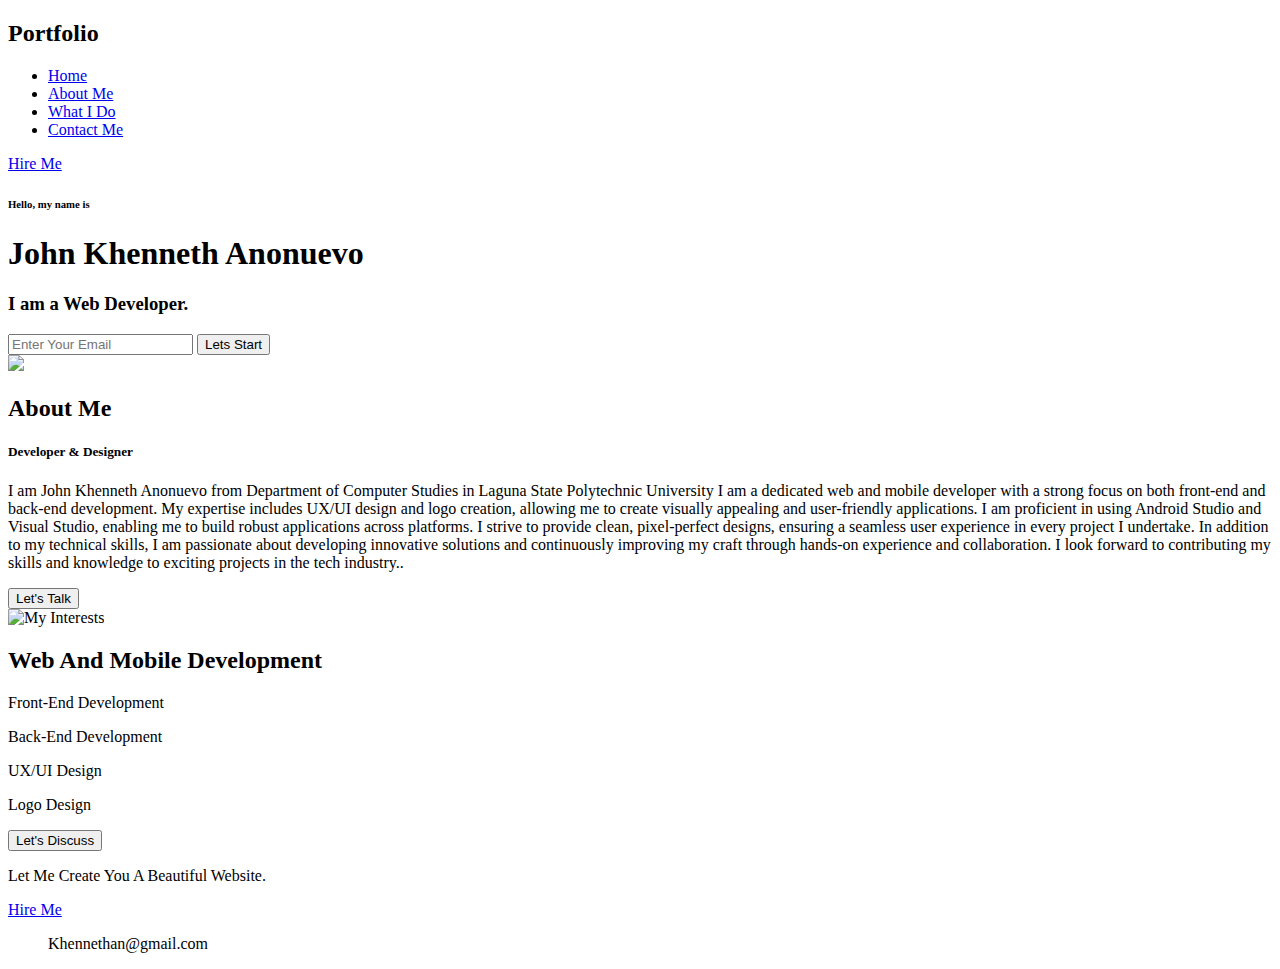
==== index.html @ 68227ecb "Add files via upload" ====
<!DOCTYPE html>
<html lang="en">
    <head> 
        <meta name="viewport" content="width=device=width,initial-scale=1.0">  
        <title>Portfolio Website</title>
        <link rel="stylesheet" type="text/css" href="style.css">
    </head>
<body>
    <!---page section strats--->
    <div class="page">




        <nav>
            <h2 class="logo">Portfo<span>lio</span></h2>
            <ul>
                <li><a href ="#">Home</a></li>
                <li><a href ="#about">About Me</a></li>
                <li><a href ="#interest">What I Do</a></li>
                <li><a href ="#contact">Contact Me</a></li>
            </ul>
            <a href="#" class="btn">Hire Me</a>
        </nav>

        <div class="content">
            <h6>Hello, my name is</h6>
            <h1>John Khenneth Anonuevo</h1>
            <h3>I am a <span>Web Developer.</span></h3>
            <div class="newslatter">
                <form>
                    <input type="email" name="email" id="mail"
                    placeholder="Enter Your Email">
                    <input type="submit" name="submit" value="Lets Start">
                </form>
            </div>
        </div>
    </div>
<!----about section start---->
<section class="about" id="about">
    <div class="main">
        <img src="img/kenetpicture.png">
        <div class="about-text">
            <h2>About <span>Me</span></h2>
            <h5>Developer & Designer</h5>
            <p>I am John Khenneth Anonuevo from
Department of Computer Studies in
Laguna State Polytechnic University

I am a dedicated web and mobile developer with a strong focus on both front-end and back-end development. My expertise includes UX/UI design and logo creation, allowing me to create visually appealing and user-friendly applications.

I am proficient in using Android Studio and Visual Studio, enabling me to build robust applications across platforms. I strive to provide clean, pixel-perfect designs, ensuring a seamless user experience in every project I undertake.

In addition to my technical skills, I am passionate about developing innovative solutions and continuously improving my craft through hands-on experience and collaboration. I look forward to contributing my skills and knowledge to exciting projects in the tech industry..</p>

            </p>
            <button type="button">Let's Talk</button>
        </div>
    </div>
</section>
<!--My interests-->
   <section id="interest">
        <div class="interest">
            <div class="main">
                <img src="img/qwe.jpg" alt="My Interests">
                <div class="about-text">
                    <h2>Web And Mobile Development</h2>
                    <p>Front-End Development</p>
                    <p>Back-End Development</p>
                    <p>UX/UI Design</p>
                    <p>Logo Design</p>
                    <button type="button">Let's Discuss</button>
                </div>
            </div>
        </div>
    </section>
    <section id="contact">
    <div class="contact-me">
        <p>Let Me Create You <span>A Beautiful Website.</span></p>
        <a class="button-two" href="#">Hire Me</a>
            <nav>
                <ul>
<p>Khennethan@gmail.com
            </p>               
            </nav>
    </div>
</section>
</div>
</body>
</html>
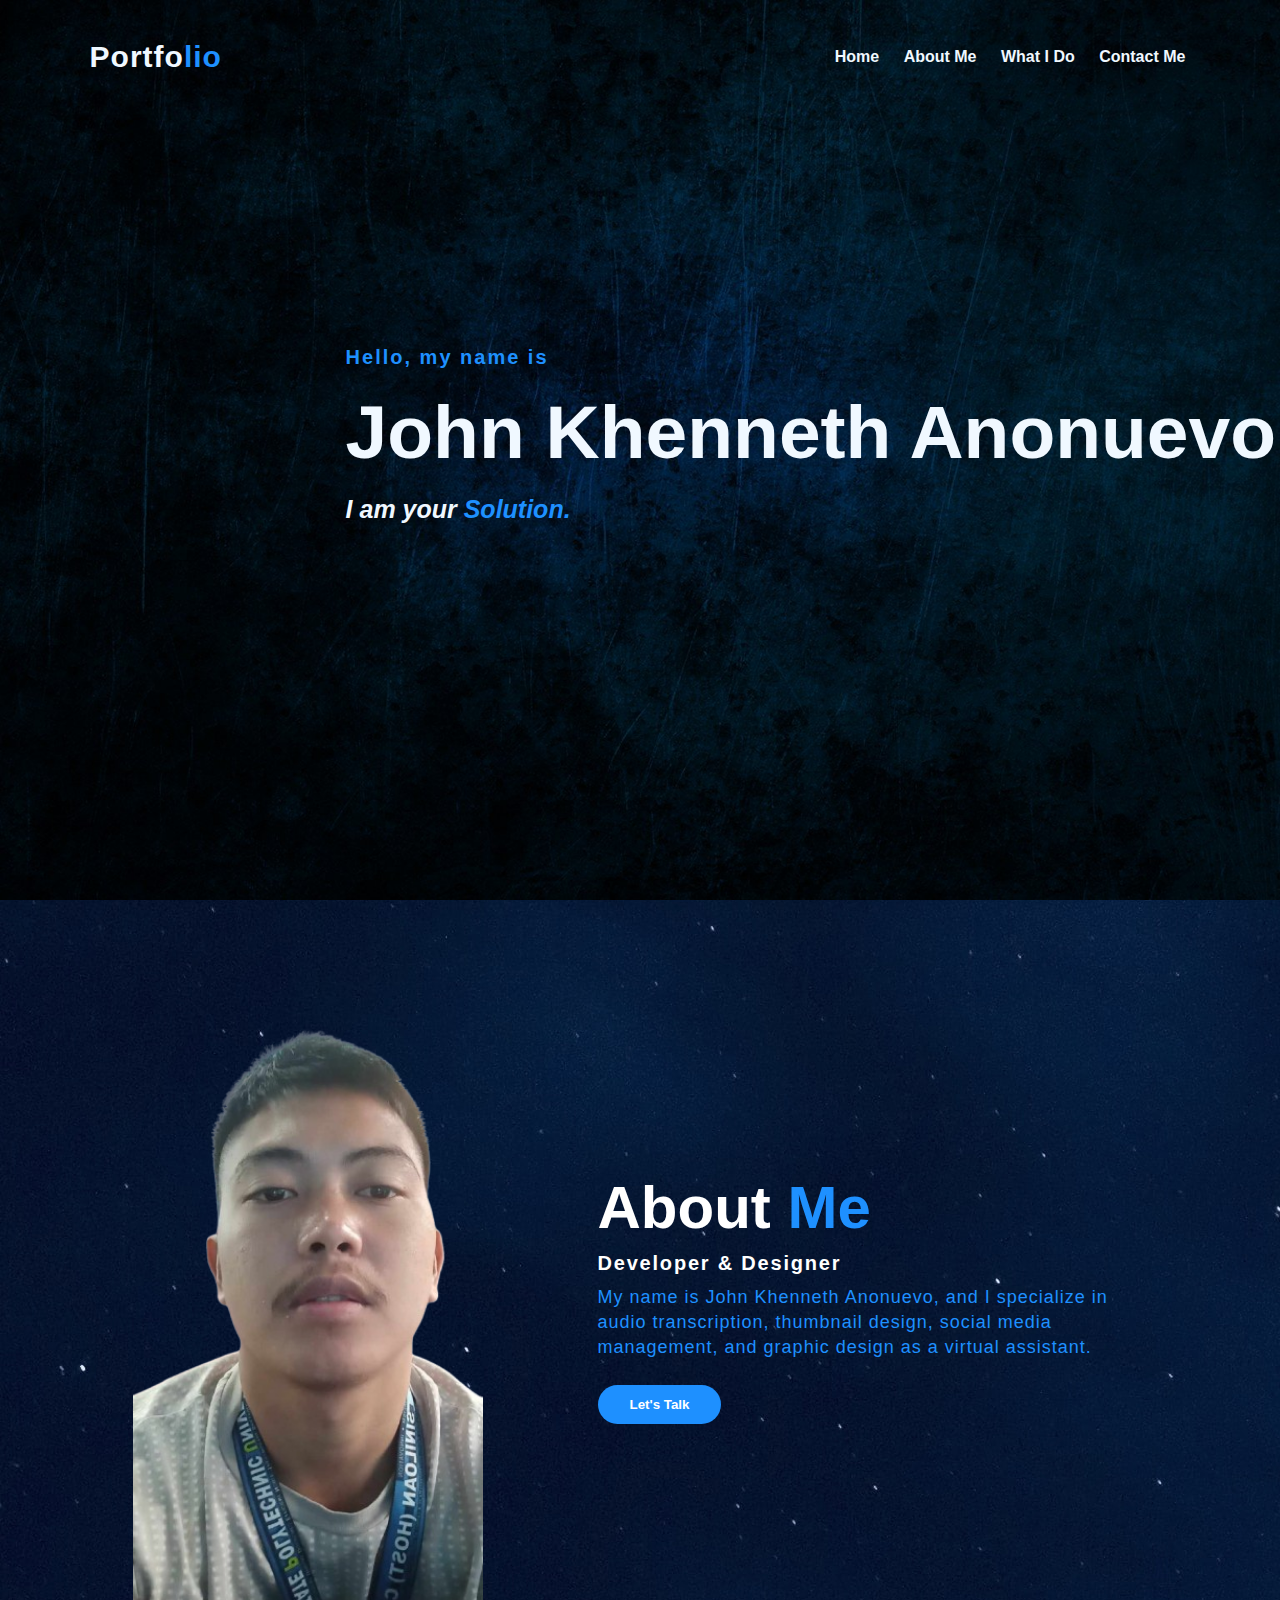
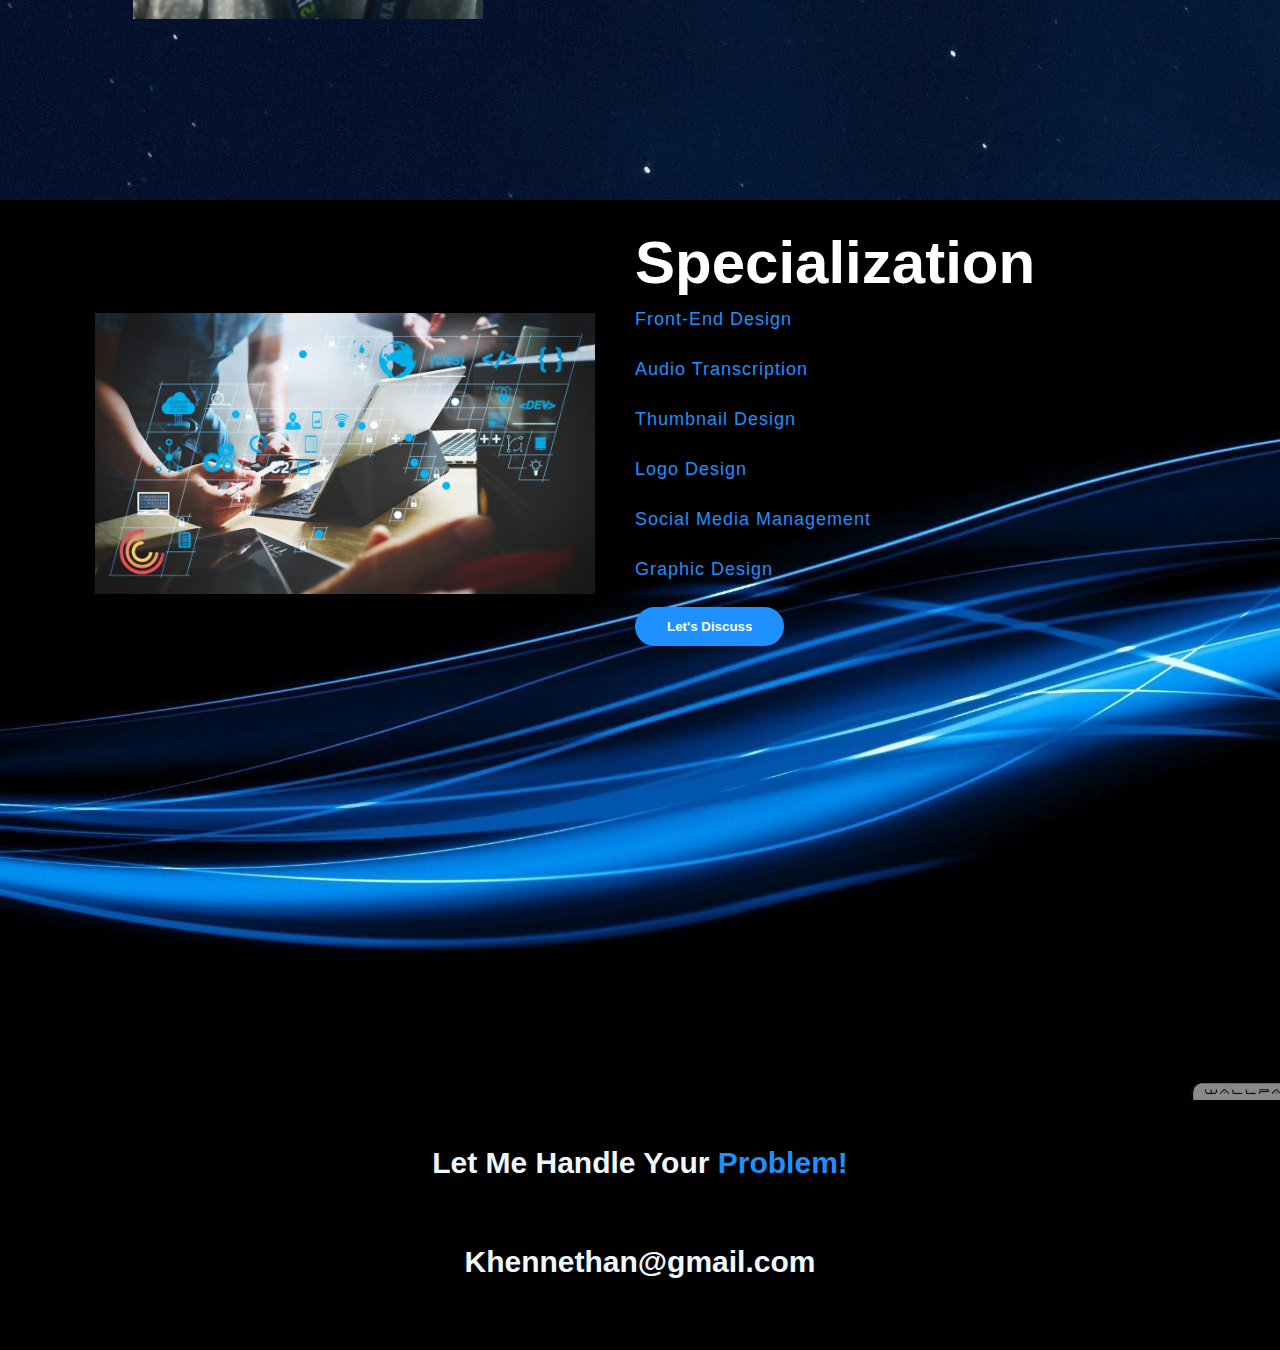
==== commit f5649f5d: "Add files via upload" ====
--- a/index.html
+++ b/index.html
@@ -20,19 +20,14 @@
                 <li><a href ="#interest">What I Do</a></li>
                 <li><a href ="#contact">Contact Me</a></li>
             </ul>
-            <a href="#" class="btn">Hire Me</a>
         </nav>
 
         <div class="content">
             <h6>Hello, my name is</h6>
             <h1>John Khenneth Anonuevo</h1>
-            <h3>I am a <span>Web Developer.</span></h3>
+            <h3>I am your <span>Solution.</span></h3>
             <div class="newslatter">
-                <form>
-                    <input type="email" name="email" id="mail"
-                    placeholder="Enter Your Email">
-                    <input type="submit" name="submit" value="Lets Start">
-                </form>
+
             </div>
         </div>
     </div>
@@ -43,16 +38,8 @@
         <div class="about-text">
             <h2>About <span>Me</span></h2>
             <h5>Developer & Designer</h5>
-            <p>I am John Khenneth Anonuevo from
-Department of Computer Studies in
-Laguna State Polytechnic University
-
-I am a dedicated web and mobile developer with a strong focus on both front-end and back-end development. My expertise includes UX/UI design and logo creation, allowing me to create visually appealing and user-friendly applications.
-
-I am proficient in using Android Studio and Visual Studio, enabling me to build robust applications across platforms. I strive to provide clean, pixel-perfect designs, ensuring a seamless user experience in every project I undertake.
-
-In addition to my technical skills, I am passionate about developing innovative solutions and continuously improving my craft through hands-on experience and collaboration. I look forward to contributing my skills and knowledge to exciting projects in the tech industry..</p>
-
+            <p>
+                My name is John Khenneth Anonuevo, and I specialize in audio transcription, thumbnail design, social media management, and graphic design as a virtual assistant.
             </p>
             <button type="button">Let's Talk</button>
         </div>
@@ -64,11 +51,15 @@
             <div class="main">
                 <img src="img/qwe.jpg" alt="My Interests">
                 <div class="about-text">
-                    <h2>Web And Mobile Development</h2>
-                    <p>Front-End Development</p>
-                    <p>Back-End Development</p>
-                    <p>UX/UI Design</p>
+                    <h2>Specialization</h2>
+                    <p>Front-End Design</p>
+                    <p>Audio Transcription</p>
+                    <p>Thumbnail Design</p>
                     <p>Logo Design</p>
+                    <p>Social Media Management</p>
+                    <p>Graphic Design</p>
+
+
                     <button type="button">Let's Discuss</button>
                 </div>
             </div>
@@ -76,8 +67,7 @@
     </section>
     <section id="contact">
     <div class="contact-me">
-        <p>Let Me Create You <span>A Beautiful Website.</span></p>
-        <a class="button-two" href="#">Hire Me</a>
+        <p>Let Me Handle Your <span>Problem!</span></p>
             <nav>
                 <ul>
 <p>Khennethan@gmail.com
--- a/style.css
+++ b/style.css
@@ -0,0 +1,716 @@
+*{
+    padding: 0;
+    margin: 0;
+    font-family: 'Josefin Sans' , sans-serif;
+    box-sizing: border-box;
+}
+.page{
+    height: 100vh;
+    width: 100%;
+    background-image: url(img/backgrund.jpg);
+    background-size: cover;
+    background-position: center;
+}
+nav{
+    display: flex;
+    align-items: center;
+    justify-content: space-between;
+    padding-top: 40px;
+    padding-left: 7%;
+    padding-right: 7%;
+}
+.logo{
+    color: aliceblue;
+    font-size: 30px;
+    letter-spacing: 1px;
+    cursor: pointer;
+}
+span{
+    color: dodgerblue;
+}
+nav ul li{
+    list-style-type: none;
+    display: inline-block;
+    
+}
+nav ul li a{
+    display: inline-block;
+    color:aliceblue;
+    padding: 5px 5px;
+    margin-left: 10px;
+    text-decoration:none;
+    font-weight: bold;
+    text-transform: capitalize;
+}
+nav ul li a:hover{
+    color: dodgerblue;
+    transition: .4s;
+}
+.btn{
+    background-color: dodgerblue;
+    color:aliceblue;
+    text-decoration:none;
+    border: 2px solid transparent;
+    font-weight: bold;
+    padding: 6px 20px;
+    border-radius: 13px;
+    transition: transform .4s;
+}
+.btn:hover{
+    transform: scale(1.1);
+}
+.content{
+    position: absolute;
+    top: 50%;
+    left: 27%;
+    transform: translateY(-50%);
+}
+h1{
+    color:aliceblue;
+    margin: 20px 0px 20px;
+    font-size: 75px;
+}
+
+h1:hover{
+    color: dodgerblue;
+    transition: .4s;
+}
+h3{
+    color: aliceblue;
+    font-style: italic;
+    font-size: 25px;
+    margin-bottom:30px;
+}
+span{
+    color: dodgerblue;
+}
+h6{
+    color:dodgerblue;
+    letter-spacing: 2px;
+    font-size: 20px;
+}
+.newslatter form{
+    width: 380px;
+    max-width: 100%;
+    position: relative;
+}
+.newslatter form input:first-child{
+    display: inline-block;
+    width: 100%;
+    padding: 10px 130px 10px 15px;
+    border: 2px solid dodgerblue;
+    outline: none;
+    border-radius: 30px;
+}
+.newslatter form input:last-child{
+    position: absolute;
+    display: inline-block;
+    font-weight: bold;
+    outline: none;
+    border: none;
+    padding: 7px 20px;
+    border-radius: 14px;
+    margin-left: 5px;
+    background-color:dodgerblue;
+    color:aliceblue;
+    box-shadow: 0px 0px 5px #000, 0px 0px 15px #858585;
+    top: 5px;
+    right: 6px;
+}
+.newslatter form input:last-child:hover{
+    transform: scale(1.02) ;
+}
+.about{
+    height: 100vh;
+    width: 100%;
+    background-image: url(img/adelin-preda--tOr_T4qTpQ-unsplash.jpg);
+    background-size:auto;
+    background-position: center;
+}
+.interest img{
+    height: auto;
+    width: 500px;
+    margin-top: 10%;
+    margin-bottom: 12%;
+}
+.about img{
+    height: auto;
+    width: 350px;
+    margin-bottom: 12%;
+}
+.about-text{
+    width: 550px;
+    margin-bottom: 5%;
+}
+.main{
+    width: 1130px;
+    max-width: 95%;
+    margin: 0 auto;
+    display: flex;
+    align-items: center;
+    justify-content: space-around;
+}
+.about-text h2{
+    color: white;
+    font-size: 60px;
+    text-transform: capitalize;
+    margin-bottom: 10px;
+}
+
+.about-text h5{
+    color: white;
+    letter-spacing: 1.8px;
+    font-size: 20px;
+    margin-bottom: 10px;
+    text-transform: capitalize;
+}
+.about-text p{
+    color: dodgerblue;
+    letter-spacing: 1px;
+    line-height: 25px;
+    font-size: 18px;
+    margin-bottom: 25px;
+}
+button{
+    background-color: dodgerblue;
+    color: white;
+    text-decoration: none;
+    border: 2px solid transparent;
+    font-weight: bold;
+    padding: 10px 30px;
+    border-radius: 20px;
+    transition: .4s;
+}
+button:hover{
+    background-color: transparent;
+    border: 2px solid dodgerblue;
+    cursor: pointer;
+}
+.interest{
+    height: 100vh;
+    width: 100%;
+    background-image: url(img/bk3.jpg);
+    background-size: cover;
+    background-position: center;   
+}
+.title h2{
+    color: white;
+    font-size: 50px;
+    width: 800px;
+    margin: 30px auto;
+    text-align: center;
+    
+}
+.box{
+    display:flex;
+    justify-content:center;
+    align-items: center;
+    min-height: 40px;
+}
+.card{
+    height: 200px;
+    width: 335px;
+    padding: 20px 35px;
+    background-color: #191919;
+    border-radius: 20px;
+    margin: 15px;
+    position: relative;
+    overflow: hidden;
+    text-align: center;
+}
+h4{
+    color: white;
+    font-size: 20px;
+    margin-bottom: 10px;
+
+}
+.pra p{
+    color: dodgerblue;
+    font-size: 15px;
+    font-style: italic;
+    line-height: 18px;
+    margin-bottom: 23px;
+}
+.card .button{
+    background-color: dodgerblue;
+    color: white;
+    text-decoration: none;
+    border: 2px solid transparent;
+    font-weight: bold;
+    padding: 5px 30px;
+    border-radius: 20px;
+    transition: .4s;
+}
+.card .button:hover{
+    background-color: transparent;
+    border: 2px solid dodgerblue;
+    cursor: pointer;
+}
+.contact-me{
+    width: 100%;
+    height: 250px;
+    background-color:black;
+    display: flex;
+    align-items: center;
+    flex-direction: column;
+    justify-content: center;
+}
+.contact-me p{
+    color: aliceblue;
+    font-size: 30px;
+    font-weight: bold;
+    margin-bottom: 25px;
+}
+.contact-me .button-two{
+    background-color: dodgerblue;
+    color: white;
+    text-decoration: none;
+    border: 2px solid transparent;
+    font-weight: bold;
+    padding: 5px 30px;
+    border-radius: 20px;
+    transition: .4s;
+}
+.contact-me .button-two:hover{
+    background-color: transparent;
+    border: 2px solid dodgerblue;
+    cursor: pointer;
+}
+@media screen and (max-width: 850px){
+    .content h1{
+    margin: 15px 0px 15px;
+    font-size: 50px;
+    } 
+    nav li {
+        font-size: 13px;
+    }
+    .logo{
+        color: aliceblue;
+        font-size: 20px;
+        letter-spacing: 0.5px;
+        cursor: pointer;
+    }
+    .btn{
+        border: 1px solid transparent;
+        font-weight: bold;
+        font-size: 10px;
+        padding: 2px 10px;
+        border-radius: 7px;
+        transition: transform .4s;
+    }
+    .btn:hover{
+        transform: scale(1.1);
+    }
+    .about img{
+        height: auto;
+        width: 350px;
+        margin-bottom: 12%;
+    }
+    .about-text{
+        width: 300px;
+    }
+    .about-text h2{
+        color: white;
+        font-size: 50px;
+        margin-top: 30px;
+        text-transform: capitalize;
+        margin-bottom: 10px;
+    }
+    .about-text h5{
+        color: white;
+        letter-spacing: 1.8px;
+        font-size: 20px;
+        margin-bottom: 7px;
+        text-transform: capitalize;
+    }
+    .about-text p{
+        color: dodgerblue;
+        letter-spacing: .5px;
+        line-height: 19px;
+        font-size: 16px;
+        margin-bottom: 20px;
+    }
+    .title h2{
+        color: white;
+        font-size: 50px;
+        width: 700px;
+        margin: 20px auto;
+        text-align: middle;
+        
+    }
+}
+@media screen and (max-width: 670px){
+    
+    .content h1{
+        margin: 5px 0px 5px;
+        font-size: 25px;
+    }
+    
+    h1:hover{
+        color: dodgerblue;
+        transition: .4s;
+    }
+    h3{
+        color: aliceblue;
+        font-style: italic;
+        font-size: 14px;
+        margin-bottom:30px;
+    }
+    span{
+        color: dodgerblue;
+    }
+    h6{
+        color:dodgerblue;
+        letter-spacing: 1px;
+        font-size: 15px;
+    }
+    .newslatter form{
+        width: 200px;
+        max-width: 100%;
+        position: relative;
+    }
+    .newslatter form input:first-child{
+        display: inline-block;
+        width: 100%;
+        font-size: 10px;
+        padding: 4px 8px 4px 6px;
+        border: 2px solid dodgerblue;
+        outline: none;
+        border-radius: 30px;
+    }
+    .newslatter form input:last-child{
+        position: absolute;
+        display: inline-block;
+        font-weight: bold;
+        font-size: 10px;
+        outline: none;
+        border: none;
+        padding: 2.7px 12px;
+        border-radius: 14px;
+        margin-left: 8px;
+        background-color:dodgerblue;
+        color:aliceblue;
+        box-shadow: 0px 0px 2px #000, 0px 0px 15px #858585;
+        top: 3px;
+        right: 3px;
+    }
+    .newslatter form input:last-child:hover{
+        transform: scale(1.02) ;
+    }
+    nav li {
+        font-size: 8px;
+        
+    }
+    .logo{
+        color: aliceblue;
+        font-size: 10px;
+        letter-spacing: 0.5px;
+        cursor: pointer;
+    }
+    .btn{
+        border: 1px solid transparent;
+        font-weight: bold;
+        font-size: 7px;
+        padding: 2px 7px;
+        border-radius: 5px;
+        transition: transform .4s;
+    }
+    .btn:hover{
+        transform: scale(1.1);
+    }
+    .about img{
+        height: auto;
+        width: 250px;
+        margin-bottom: 10%;
+    }
+    .about-text{
+        width: 250px;
+    }
+    .about-text h2{
+        color: white;
+        font-size: 30px;
+        margin-top: 15px;
+        text-transform: capitalize;
+        margin-bottom: 10px;
+    }
+    .about-text h5{
+        color: white;
+        letter-spacing: 1.8px;
+        font-size: 15px;
+        margin-bottom: 7px;
+        text-transform: capitalize;
+    }
+    .about-text p{
+        color: dodgerblue;
+        letter-spacing: .5px;
+        line-height: 15px;
+        font-size: 12px;
+        margin-bottom: 25px;
+    }
+    button{
+        background-color: dodgerblue;
+        color: white;
+        text-decoration: none;
+        border: 2px solid transparent;
+        font-weight: bold;
+        padding: 6px 18px;
+        border-radius: 20px;
+        transition: .4s;
+    }
+    .title h2{
+        color: white;
+        font-size: 30px;
+        width: 500px;
+        
+        margin: 15px auto;
+        text-align: middle;
+        
+    }
+    .contact-me p{
+        color: aliceblue;
+        font-size: 15px;
+        font-weight: bold;
+        margin-bottom: 25px;
+    }
+    .card{
+        height: 280px;
+        width: 215px;
+        padding: 20px 35px;
+        background-color: #191919;
+        border-radius: 15px;
+        margin: 10px;
+        position: relative;
+        overflow: hidden;
+        text-align: left;
+    }
+    h4{
+        color: white;
+        font-size: 15px;
+        margin-bottom: 10px;
+    
+    }
+    .pra p{
+        color: dodgerblue;
+        font-size: 14px;
+        font-style: italic;
+        line-height: 16px;
+        margin-bottom: 20px;
+    }
+    .card .button{
+        background-color: dodgerblue;
+        color: white;
+        text-decoration: none;
+        border: 2px solid transparent;
+        font-weight: bold;
+        padding: 4px 10px;
+        border-radius: 20px;
+        transition: .4s;
+    }
+    .contact-me p{
+        color: aliceblue;
+        font-size: 12px;
+        font-weight: bold;
+        margin-bottom: 25px;
+    }
+    .contact-me .button-two{
+        background-color: dodgerblue;
+        color: white;
+        text-decoration: none;
+        border: 2px solid transparent;
+        font-weight: bold;
+        padding: 5px 25px;
+        border-radius: 20px;
+        transition: .4s;
+    }
+}
+@media screen and (max-width: 520px){
+    .content{
+
+        margin-top: 80px;
+        left:10%;
+    }
+    .content h1{
+        margin: 5px 0px 5px;
+        font-size: 25px;
+    }
+    
+    h1:hover{
+        color: dodgerblue;
+        transition: .4s;
+    }
+    h3{
+        color: aliceblue;
+        font-style: italic;
+        font-size: 15px;
+        margin-bottom:20px;
+    }
+    span{
+        color: dodgerblue;
+    }
+    h6{
+        color:dodgerblue;
+        letter-spacing: 1px;
+        font-size: 13px;
+    }
+    .newslatter form{
+        width: 200px;
+        max-width: 100%;
+        position: relative;
+    }
+    .newslatter form input:first-child{
+        display: inline-block;
+        width: 100%;
+        font-size: 10px;
+        padding: 4px 8px 4px 6px;
+        border: 2px solid dodgerblue;
+        outline: none;
+        border-radius: 30px;
+    }
+    .newslatter form input:last-child{
+        position: absolute;
+        display: inline-block;
+        font-weight: bold;
+        font-size: 10px;
+        outline: none;
+        border: none;
+        padding: 2.7px 12px;
+        border-radius: 14px;
+        margin-left: 8px;
+        background-color:dodgerblue;
+        color:aliceblue;
+        box-shadow: 0px 0px 2px #000, 0px 0px 15px #858585;
+        top: 3px;
+        right: 3px;
+    }
+    .newslatter form input:last-child:hover{
+        transform: scale(1.02) ;
+    }
+    nav li {
+        font-size: 13px;
+        display: block;
+        width: 90%;
+        margin: 5px;   
+    }
+    nav{
+        top: 0;
+    }
+    .logo{
+        display:none;
+    }
+    .btn{
+        border: 1px solid transparent;
+        font-size: 15px;
+        font-style: bold;
+        padding: 2px 20px;
+        border-radius: 25px;
+        transition: transform .4s;
+    }
+    .btn:hover{
+        transform: scale(1.1);
+    }
+    .about img{
+        height: auto;
+        width: 100px;
+        margin-bottom: 10%;
+    }
+    .about-text{
+        width: 180px;
+    }
+    .about-text h2{
+        color: white;
+        font-size: 20px;
+        margin-top: 15px;
+        text-transform: capitalize;
+        margin-bottom: 5px;
+    }
+    .about-text h5{
+        color: white;
+        letter-spacing: 1.2px;
+        font-size: 12px;
+        margin-bottom: 7px;
+        text-transform: capitalize;
+    }
+    .about-text p{
+        color: dodgerblue;
+        letter-spacing: .5px;
+        line-height: 12px;
+        font-size: 10px;
+        margin-bottom: 25px;
+    }
+    button{
+        background-color: dodgerblue;
+        color: white;
+        text-decoration: none;
+        border: 2px solid transparent;
+        font-weight: bold;
+        padding: 2px 10px;
+        border-radius: 20px;
+        transition: .4s;
+    }
+    .title h2{
+        color: white;
+        font-size: 20px;
+        width: 200px;
+        margin-top: 10px;
+        text-align: middle;
+        
+    }
+    .contact-me p{
+        color: aliceblue;
+        font-size: 15px;
+        font-weight: bold;
+        margin-bottom: 25px;
+    }
+    .card{
+        height: 280px;
+        width: 215px;
+        padding: 20px 35px;
+        background-color: #191919;
+        border-radius: 15px;
+        margin: 10px;
+        position: relative;
+        overflow: hidden;
+        text-align: left;
+    }
+    h4{
+        color: white;
+        font-size: 15px;
+        margin-bottom: 10px;
+    
+    }
+    .pra p{
+        color: dodgerblue;
+        font-size: 14px;
+        font-style: italic;
+        line-height: 16px;
+        margin-bottom: 20px;
+    }
+    .card .button{
+        background-color: dodgerblue;
+        color: white;
+        text-decoration: none;
+        border: 2px solid transparent;
+        font-weight: bold;
+        padding: 4px 10px;
+        border-radius: 20px;
+        transition: .4s;
+    }
+    .contact-me p{
+        color: aliceblue;
+        font-size: 13px;
+        font-weight: bold;
+        text-align: center;
+        margin-bottom: 15px;
+        width:114px;
+    }
+    .contact-me .button-two{
+        background-color: dodgerblue;
+        color: white;
+        text-decoration: none;
+        border: 2px solid transparent;
+        font-weight: bold;
+        padding: 5px 25px;
+        border-radius: 20px;
+        transition: .4s;
+    }
+}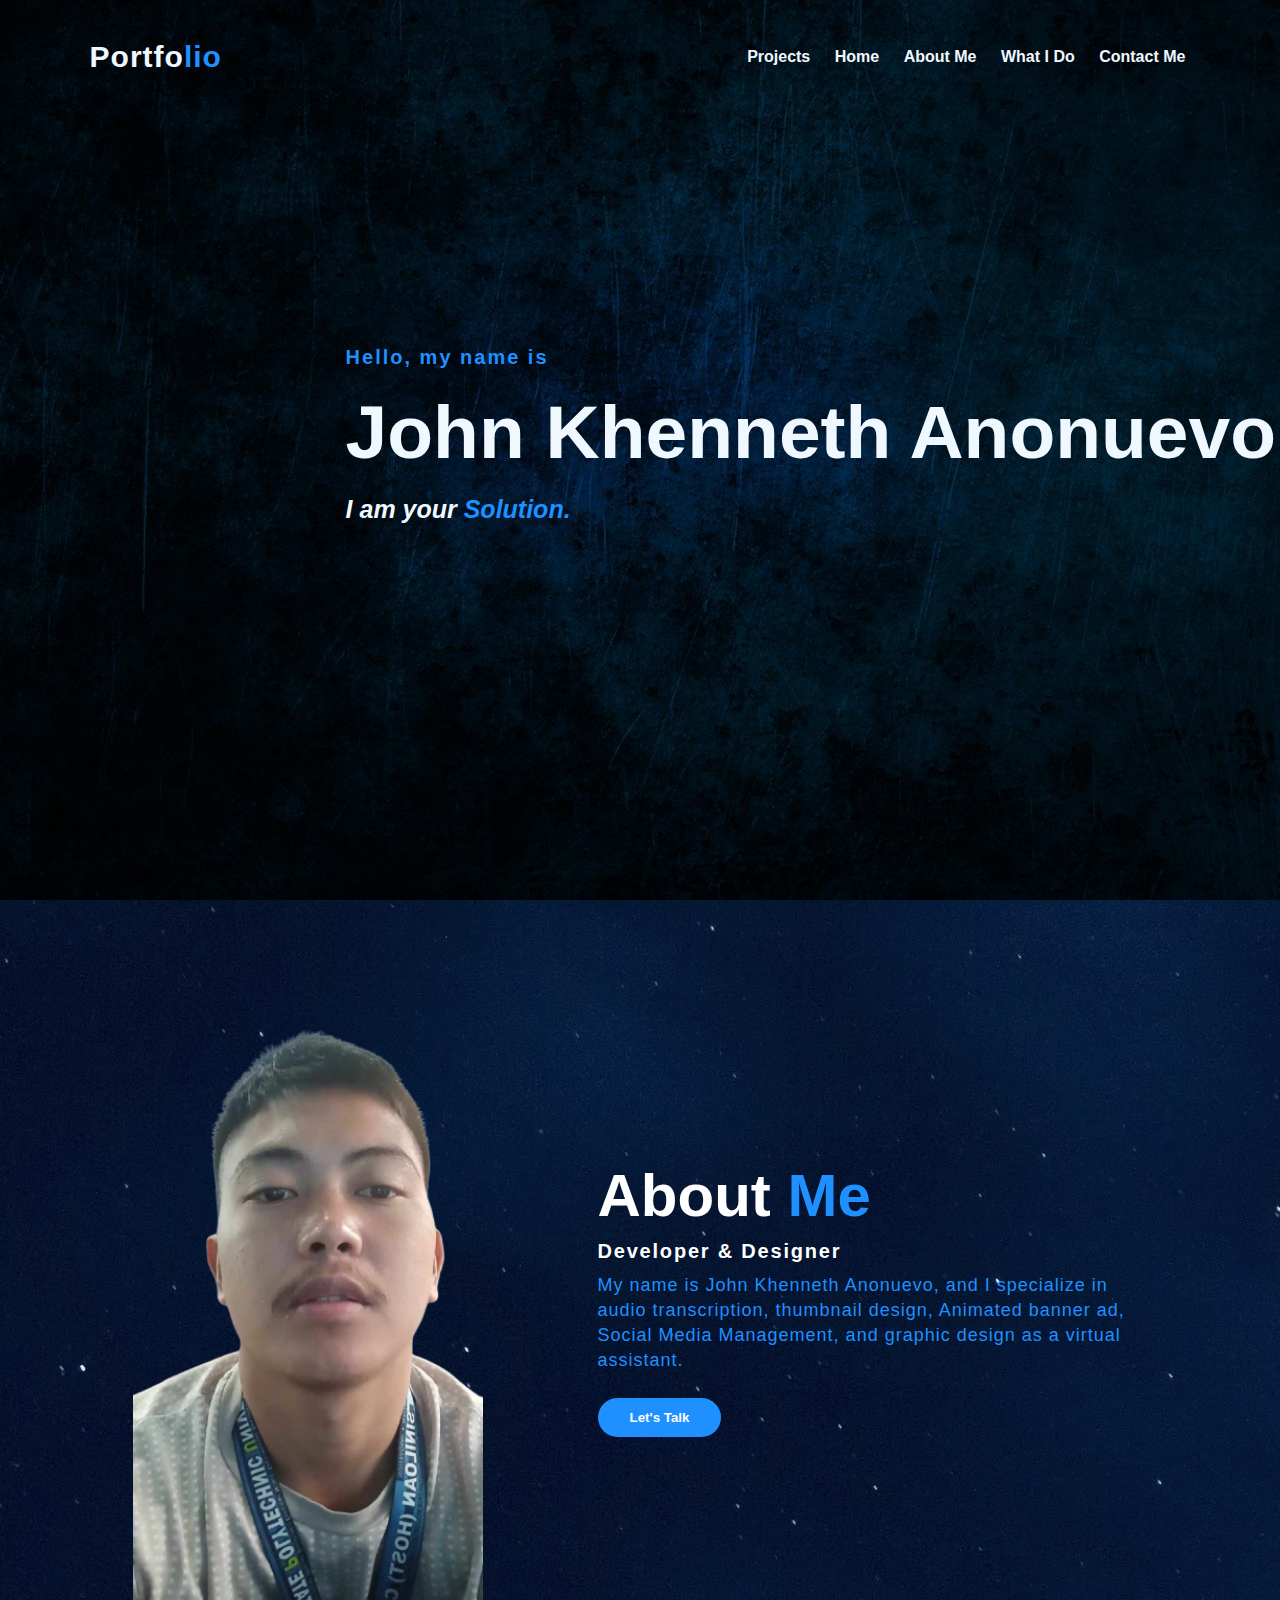
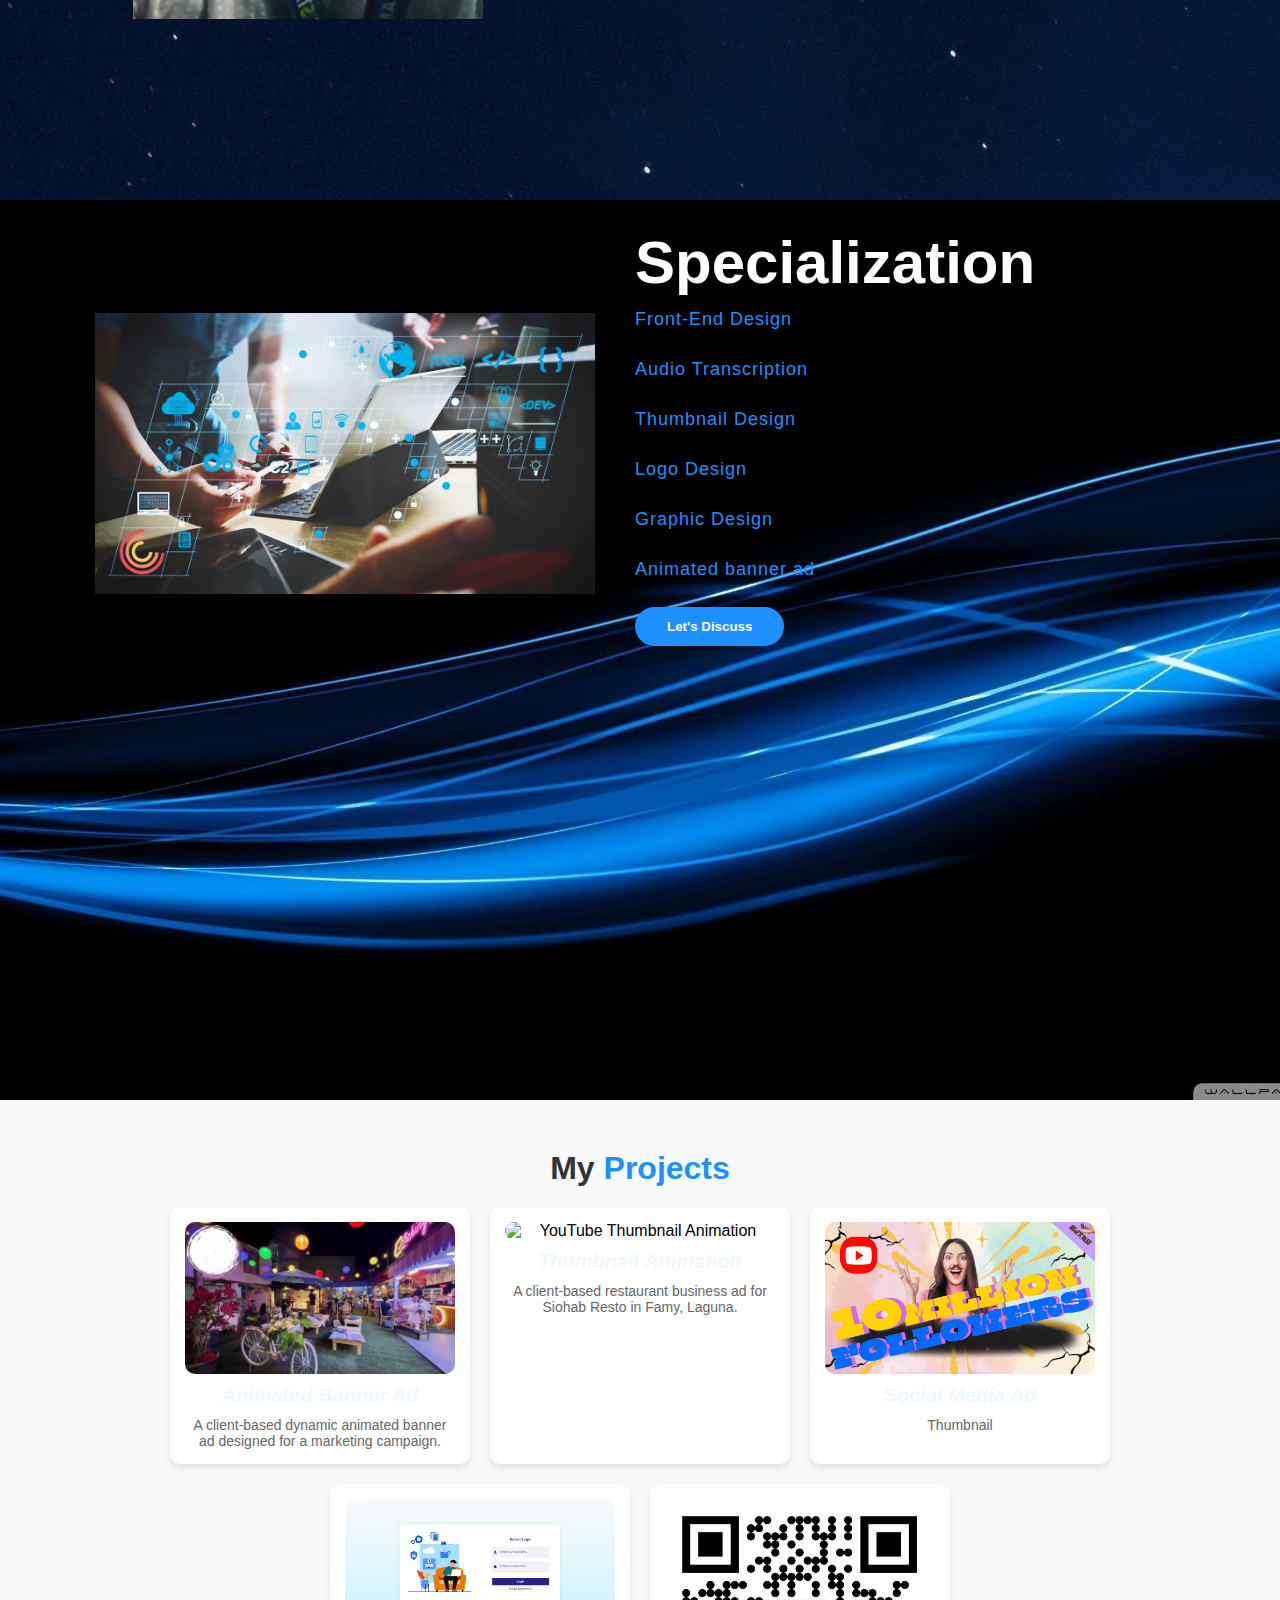
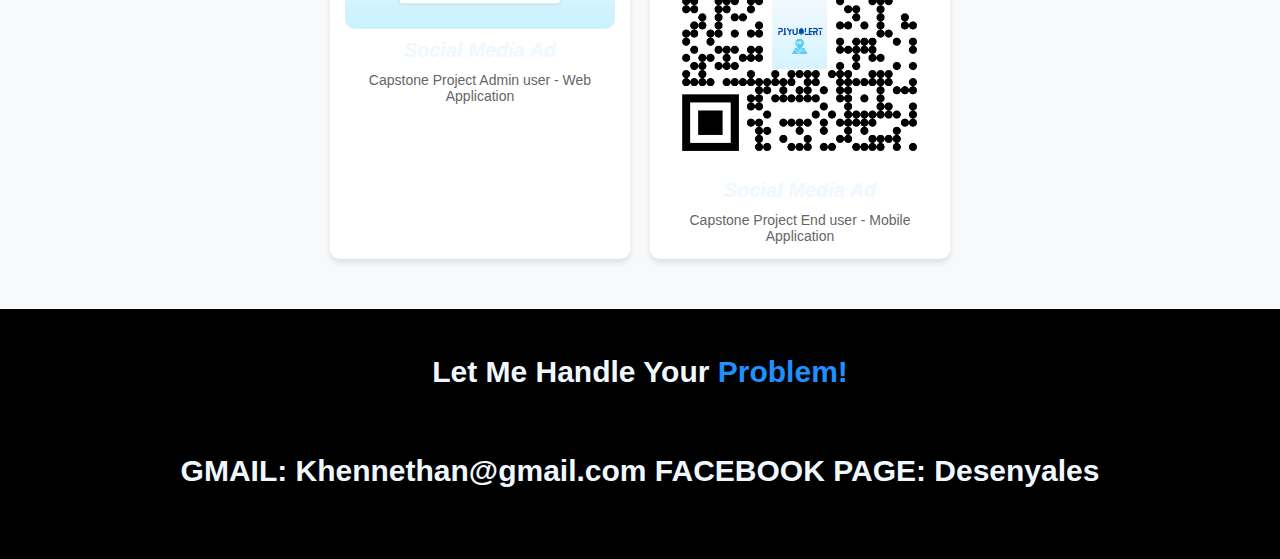
==== commit 11855da5: "new Changes" ====
--- a/index.html
+++ b/index.html
@@ -1,80 +1,116 @@
-<!DOCTYPE html>
-<html lang="en">
-    <head> 
-        <meta name="viewport" content="width=device=width,initial-scale=1.0">  
-        <title>Portfolio Website</title>
-        <link rel="stylesheet" type="text/css" href="style.css">
-    </head>
-<body>
-    <!---page section strats--->
-    <div class="page">
-
-
-
-
-        <nav>
-            <h2 class="logo">Portfo<span>lio</span></h2>
-            <ul>
-                <li><a href ="#">Home</a></li>
-                <li><a href ="#about">About Me</a></li>
-                <li><a href ="#interest">What I Do</a></li>
-                <li><a href ="#contact">Contact Me</a></li>
-            </ul>
-        </nav>
-
-        <div class="content">
-            <h6>Hello, my name is</h6>
-            <h1>John Khenneth Anonuevo</h1>
-            <h3>I am your <span>Solution.</span></h3>
-            <div class="newslatter">
-
-            </div>
-        </div>
-    </div>
-<!----about section start---->
-<section class="about" id="about">
-    <div class="main">
-        <img src="img/kenetpicture.png">
-        <div class="about-text">
-            <h2>About <span>Me</span></h2>
-            <h5>Developer & Designer</h5>
-            <p>
-                My name is John Khenneth Anonuevo, and I specialize in audio transcription, thumbnail design, social media management, and graphic design as a virtual assistant.
-            </p>
-            <button type="button">Let's Talk</button>
-        </div>
-    </div>
-</section>
-<!--My interests-->
-   <section id="interest">
-        <div class="interest">
-            <div class="main">
-                <img src="img/qwe.jpg" alt="My Interests">
-                <div class="about-text">
-                    <h2>Specialization</h2>
-                    <p>Front-End Design</p>
-                    <p>Audio Transcription</p>
-                    <p>Thumbnail Design</p>
-                    <p>Logo Design</p>
-                    <p>Social Media Management</p>
-                    <p>Graphic Design</p>
-
-
-                    <button type="button">Let's Discuss</button>
-                </div>
-            </div>
-        </div>
-    </section>
-    <section id="contact">
-    <div class="contact-me">
-        <p>Let Me Handle Your <span>Problem!</span></p>
-            <nav>
-                <ul>
-<p>Khennethan@gmail.com
-            </p>               
-            </nav>
-    </div>
-</section>
-</div>
-</body>
+<!DOCTYPE html>
+<html lang="en">
+    <head> 
+        <meta name="viewport" content="width=device=width,initial-scale=1.0">  
+        <title>Portfolio Website</title>
+        <link rel="stylesheet" type="text/css" href="style.css">
+    </head>
+    <body>
+        <!---page section strats--->
+        <div class="page">
+
+
+
+
+            <nav>
+                <h2 class="logo">Portfo<span>lio</span></h2>
+                <ul>
+                    <li><a href="#project">Projects</a></li>
+                    <li><a href="#">Home</a></li>
+                    <li><a href="#about">About Me</a></li>
+                    <li><a href="#interest">What I Do</a></li>
+                    <li><a href="#contact">Contact Me</a></li>
+                </ul>
+            </nav>
+
+            <div class="content">
+                <h6>Hello, my name is</h6>
+                <h1>John Khenneth Anonuevo</h1>
+                <h3>I am your <span>Solution.</span></h3>
+                <div class="newslatter">
+
+                </div>
+            </div>
+        </div>
+        <!----about section start---->
+        <section class="about" id="about">
+            <div class="main">
+                <img src="img/kenetpicture.png">
+                <div class="about-text">
+                    <h2>About <span>Me</span></h2>
+                    <h5>Developer & Designer</h5>
+                    <p>
+                        My name is John Khenneth Anonuevo, and I specialize in audio transcription, thumbnail design, Animated banner ad, Social Media Management, and graphic design as a virtual assistant.
+                    </p>
+                    <button type="button">Let's Talk</button>
+                </div>
+            </div>
+        </section>
+        <!--My interests-->
+        <section id="interest">
+            <div class="interest">
+                <div class="main">
+                    <img src="img/qwe.jpg" alt="My Interests">
+                    <div class="about-text">
+                        <h2>Specialization</h2>
+                        <p>Front-End Design</p>
+                        <p>Audio Transcription</p>
+                        <p>Thumbnail Design</p>
+                        <p>Logo Design</p>
+                        <p>Graphic Design</p> 
+                        <p>Animated banner ad</p>
+
+
+                        <button type="button">Let's Discuss</button>
+                    </div>
+                </div>
+            </div>
+        </section>
+        <!-- My Projects Section -->
+        <section id="project">
+            <div class="projects">
+                <h2>My <span>Projects</span></h2>
+                <div class="project-container">
+                    <div class="project">
+                        <img src="img/mm.gif" alt="Animated Banner Ad">
+                        <h3>Animated Banner Ad</h3>
+                        <p>A client-based dynamic animated banner ad designed for a marketing campaign.</p>
+                    </div>
+                    <div class="project">
+                        <img src="img/siohabGIF.gif" alt="YouTube Thumbnail Animation">
+                        <h3>Thumbnail Animation</h3>
+                        <p>A client-based restaurant business ad for Siohab Resto in Famy, Laguna.</p>
+                    </div>
+                    <div class="project">
+                        <img src="img/thumbnaildesign.png" alt="Social Media Ad">
+                        <h3>Social Media Ad</h3>
+                        <p>Thumbnail</p>
+                    </div>
+                    <div class="project">
+                        <img src="img/landingpage.png" alt="Social Media Ad">
+                        <h3>Social Media Ad</h3>
+                        <p>Capstone Project Admin user - Web Application</p>
+                    </div>
+                    <div class="project">
+                        <img src="img/piyualert.png" alt="Social Media Ad">
+                        <h3>Social Media Ad</h3>
+                        <p>Capstone Project End user - Mobile Application</p>
+                    </div>
+                </div>
+            </div>
+        </section>
+
+        <section id="contact">
+            <div class="contact-me">
+                <p>Let Me Handle Your <span>Problem!</span></p>
+                <nav>
+                    <ul>
+                        <p>
+                            GMAIL: Khennethan@gmail.com         FACEBOOK PAGE: Desenyales
+                        </p>
+                </nav>
+            </div>
+        </section>
+        </div>
+    </body>
 </html>--- a/style.css
+++ b/style.css
@@ -1,716 +1,768 @@
-*{
-    padding: 0;
-    margin: 0;
-    font-family: 'Josefin Sans' , sans-serif;
-    box-sizing: border-box;
-}
-.page{
-    height: 100vh;
-    width: 100%;
-    background-image: url(img/backgrund.jpg);
-    background-size: cover;
-    background-position: center;
-}
-nav{
-    display: flex;
-    align-items: center;
-    justify-content: space-between;
-    padding-top: 40px;
-    padding-left: 7%;
-    padding-right: 7%;
-}
-.logo{
-    color: aliceblue;
-    font-size: 30px;
-    letter-spacing: 1px;
-    cursor: pointer;
-}
-span{
-    color: dodgerblue;
-}
-nav ul li{
-    list-style-type: none;
-    display: inline-block;
-    
-}
-nav ul li a{
-    display: inline-block;
-    color:aliceblue;
-    padding: 5px 5px;
-    margin-left: 10px;
-    text-decoration:none;
-    font-weight: bold;
-    text-transform: capitalize;
-}
-nav ul li a:hover{
-    color: dodgerblue;
-    transition: .4s;
-}
-.btn{
-    background-color: dodgerblue;
-    color:aliceblue;
-    text-decoration:none;
-    border: 2px solid transparent;
-    font-weight: bold;
-    padding: 6px 20px;
-    border-radius: 13px;
-    transition: transform .4s;
-}
-.btn:hover{
-    transform: scale(1.1);
-}
-.content{
-    position: absolute;
-    top: 50%;
-    left: 27%;
-    transform: translateY(-50%);
-}
-h1{
-    color:aliceblue;
-    margin: 20px 0px 20px;
-    font-size: 75px;
-}
-
-h1:hover{
-    color: dodgerblue;
-    transition: .4s;
-}
-h3{
-    color: aliceblue;
-    font-style: italic;
-    font-size: 25px;
-    margin-bottom:30px;
-}
-span{
-    color: dodgerblue;
-}
-h6{
-    color:dodgerblue;
-    letter-spacing: 2px;
-    font-size: 20px;
-}
-.newslatter form{
-    width: 380px;
-    max-width: 100%;
-    position: relative;
-}
-.newslatter form input:first-child{
-    display: inline-block;
-    width: 100%;
-    padding: 10px 130px 10px 15px;
-    border: 2px solid dodgerblue;
-    outline: none;
-    border-radius: 30px;
-}
-.newslatter form input:last-child{
-    position: absolute;
-    display: inline-block;
-    font-weight: bold;
-    outline: none;
-    border: none;
-    padding: 7px 20px;
-    border-radius: 14px;
-    margin-left: 5px;
-    background-color:dodgerblue;
-    color:aliceblue;
-    box-shadow: 0px 0px 5px #000, 0px 0px 15px #858585;
-    top: 5px;
-    right: 6px;
-}
-.newslatter form input:last-child:hover{
-    transform: scale(1.02) ;
-}
-.about{
-    height: 100vh;
-    width: 100%;
-    background-image: url(img/adelin-preda--tOr_T4qTpQ-unsplash.jpg);
-    background-size:auto;
-    background-position: center;
-}
-.interest img{
-    height: auto;
-    width: 500px;
-    margin-top: 10%;
-    margin-bottom: 12%;
-}
-.about img{
-    height: auto;
-    width: 350px;
-    margin-bottom: 12%;
-}
-.about-text{
-    width: 550px;
-    margin-bottom: 5%;
-}
-.main{
-    width: 1130px;
-    max-width: 95%;
-    margin: 0 auto;
-    display: flex;
-    align-items: center;
-    justify-content: space-around;
-}
-.about-text h2{
-    color: white;
-    font-size: 60px;
-    text-transform: capitalize;
-    margin-bottom: 10px;
-}
-
-.about-text h5{
-    color: white;
-    letter-spacing: 1.8px;
-    font-size: 20px;
-    margin-bottom: 10px;
-    text-transform: capitalize;
-}
-.about-text p{
-    color: dodgerblue;
-    letter-spacing: 1px;
-    line-height: 25px;
-    font-size: 18px;
-    margin-bottom: 25px;
-}
-button{
-    background-color: dodgerblue;
-    color: white;
-    text-decoration: none;
-    border: 2px solid transparent;
-    font-weight: bold;
-    padding: 10px 30px;
-    border-radius: 20px;
-    transition: .4s;
-}
-button:hover{
-    background-color: transparent;
-    border: 2px solid dodgerblue;
-    cursor: pointer;
-}
-.interest{
-    height: 100vh;
-    width: 100%;
-    background-image: url(img/bk3.jpg);
-    background-size: cover;
-    background-position: center;   
-}
-.title h2{
-    color: white;
-    font-size: 50px;
-    width: 800px;
-    margin: 30px auto;
-    text-align: center;
-    
-}
-.box{
-    display:flex;
-    justify-content:center;
-    align-items: center;
-    min-height: 40px;
-}
-.card{
-    height: 200px;
-    width: 335px;
-    padding: 20px 35px;
-    background-color: #191919;
-    border-radius: 20px;
-    margin: 15px;
-    position: relative;
-    overflow: hidden;
-    text-align: center;
-}
-h4{
-    color: white;
-    font-size: 20px;
-    margin-bottom: 10px;
-
-}
-.pra p{
-    color: dodgerblue;
-    font-size: 15px;
-    font-style: italic;
-    line-height: 18px;
-    margin-bottom: 23px;
-}
-.card .button{
-    background-color: dodgerblue;
-    color: white;
-    text-decoration: none;
-    border: 2px solid transparent;
-    font-weight: bold;
-    padding: 5px 30px;
-    border-radius: 20px;
-    transition: .4s;
-}
-.card .button:hover{
-    background-color: transparent;
-    border: 2px solid dodgerblue;
-    cursor: pointer;
-}
-.contact-me{
-    width: 100%;
-    height: 250px;
-    background-color:black;
-    display: flex;
-    align-items: center;
-    flex-direction: column;
-    justify-content: center;
-}
-.contact-me p{
-    color: aliceblue;
-    font-size: 30px;
-    font-weight: bold;
-    margin-bottom: 25px;
-}
-.contact-me .button-two{
-    background-color: dodgerblue;
-    color: white;
-    text-decoration: none;
-    border: 2px solid transparent;
-    font-weight: bold;
-    padding: 5px 30px;
-    border-radius: 20px;
-    transition: .4s;
-}
-.contact-me .button-two:hover{
-    background-color: transparent;
-    border: 2px solid dodgerblue;
-    cursor: pointer;
-}
-@media screen and (max-width: 850px){
-    .content h1{
-    margin: 15px 0px 15px;
-    font-size: 50px;
-    } 
-    nav li {
-        font-size: 13px;
-    }
-    .logo{
-        color: aliceblue;
-        font-size: 20px;
-        letter-spacing: 0.5px;
-        cursor: pointer;
-    }
-    .btn{
-        border: 1px solid transparent;
-        font-weight: bold;
-        font-size: 10px;
-        padding: 2px 10px;
-        border-radius: 7px;
-        transition: transform .4s;
-    }
-    .btn:hover{
-        transform: scale(1.1);
-    }
-    .about img{
-        height: auto;
-        width: 350px;
-        margin-bottom: 12%;
-    }
-    .about-text{
-        width: 300px;
-    }
-    .about-text h2{
-        color: white;
-        font-size: 50px;
-        margin-top: 30px;
-        text-transform: capitalize;
-        margin-bottom: 10px;
-    }
-    .about-text h5{
-        color: white;
-        letter-spacing: 1.8px;
-        font-size: 20px;
-        margin-bottom: 7px;
-        text-transform: capitalize;
-    }
-    .about-text p{
-        color: dodgerblue;
-        letter-spacing: .5px;
-        line-height: 19px;
-        font-size: 16px;
-        margin-bottom: 20px;
-    }
-    .title h2{
-        color: white;
-        font-size: 50px;
-        width: 700px;
-        margin: 20px auto;
-        text-align: middle;
-        
-    }
-}
-@media screen and (max-width: 670px){
-    
-    .content h1{
-        margin: 5px 0px 5px;
-        font-size: 25px;
-    }
-    
-    h1:hover{
-        color: dodgerblue;
-        transition: .4s;
-    }
-    h3{
-        color: aliceblue;
-        font-style: italic;
-        font-size: 14px;
-        margin-bottom:30px;
-    }
-    span{
-        color: dodgerblue;
-    }
-    h6{
-        color:dodgerblue;
-        letter-spacing: 1px;
-        font-size: 15px;
-    }
-    .newslatter form{
-        width: 200px;
-        max-width: 100%;
-        position: relative;
-    }
-    .newslatter form input:first-child{
-        display: inline-block;
-        width: 100%;
-        font-size: 10px;
-        padding: 4px 8px 4px 6px;
-        border: 2px solid dodgerblue;
-        outline: none;
-        border-radius: 30px;
-    }
-    .newslatter form input:last-child{
-        position: absolute;
-        display: inline-block;
-        font-weight: bold;
-        font-size: 10px;
-        outline: none;
-        border: none;
-        padding: 2.7px 12px;
-        border-radius: 14px;
-        margin-left: 8px;
-        background-color:dodgerblue;
-        color:aliceblue;
-        box-shadow: 0px 0px 2px #000, 0px 0px 15px #858585;
-        top: 3px;
-        right: 3px;
-    }
-    .newslatter form input:last-child:hover{
-        transform: scale(1.02) ;
-    }
-    nav li {
-        font-size: 8px;
-        
-    }
-    .logo{
-        color: aliceblue;
-        font-size: 10px;
-        letter-spacing: 0.5px;
-        cursor: pointer;
-    }
-    .btn{
-        border: 1px solid transparent;
-        font-weight: bold;
-        font-size: 7px;
-        padding: 2px 7px;
-        border-radius: 5px;
-        transition: transform .4s;
-    }
-    .btn:hover{
-        transform: scale(1.1);
-    }
-    .about img{
-        height: auto;
-        width: 250px;
-        margin-bottom: 10%;
-    }
-    .about-text{
-        width: 250px;
-    }
-    .about-text h2{
-        color: white;
-        font-size: 30px;
-        margin-top: 15px;
-        text-transform: capitalize;
-        margin-bottom: 10px;
-    }
-    .about-text h5{
-        color: white;
-        letter-spacing: 1.8px;
-        font-size: 15px;
-        margin-bottom: 7px;
-        text-transform: capitalize;
-    }
-    .about-text p{
-        color: dodgerblue;
-        letter-spacing: .5px;
-        line-height: 15px;
-        font-size: 12px;
-        margin-bottom: 25px;
-    }
-    button{
-        background-color: dodgerblue;
-        color: white;
-        text-decoration: none;
-        border: 2px solid transparent;
-        font-weight: bold;
-        padding: 6px 18px;
-        border-radius: 20px;
-        transition: .4s;
-    }
-    .title h2{
-        color: white;
-        font-size: 30px;
-        width: 500px;
-        
-        margin: 15px auto;
-        text-align: middle;
-        
-    }
-    .contact-me p{
-        color: aliceblue;
-        font-size: 15px;
-        font-weight: bold;
-        margin-bottom: 25px;
-    }
-    .card{
-        height: 280px;
-        width: 215px;
-        padding: 20px 35px;
-        background-color: #191919;
-        border-radius: 15px;
-        margin: 10px;
-        position: relative;
-        overflow: hidden;
-        text-align: left;
-    }
-    h4{
-        color: white;
-        font-size: 15px;
-        margin-bottom: 10px;
-    
-    }
-    .pra p{
-        color: dodgerblue;
-        font-size: 14px;
-        font-style: italic;
-        line-height: 16px;
-        margin-bottom: 20px;
-    }
-    .card .button{
-        background-color: dodgerblue;
-        color: white;
-        text-decoration: none;
-        border: 2px solid transparent;
-        font-weight: bold;
-        padding: 4px 10px;
-        border-radius: 20px;
-        transition: .4s;
-    }
-    .contact-me p{
-        color: aliceblue;
-        font-size: 12px;
-        font-weight: bold;
-        margin-bottom: 25px;
-    }
-    .contact-me .button-two{
-        background-color: dodgerblue;
-        color: white;
-        text-decoration: none;
-        border: 2px solid transparent;
-        font-weight: bold;
-        padding: 5px 25px;
-        border-radius: 20px;
-        transition: .4s;
-    }
-}
-@media screen and (max-width: 520px){
-    .content{
-
-        margin-top: 80px;
-        left:10%;
-    }
-    .content h1{
-        margin: 5px 0px 5px;
-        font-size: 25px;
-    }
-    
-    h1:hover{
-        color: dodgerblue;
-        transition: .4s;
-    }
-    h3{
-        color: aliceblue;
-        font-style: italic;
-        font-size: 15px;
-        margin-bottom:20px;
-    }
-    span{
-        color: dodgerblue;
-    }
-    h6{
-        color:dodgerblue;
-        letter-spacing: 1px;
-        font-size: 13px;
-    }
-    .newslatter form{
-        width: 200px;
-        max-width: 100%;
-        position: relative;
-    }
-    .newslatter form input:first-child{
-        display: inline-block;
-        width: 100%;
-        font-size: 10px;
-        padding: 4px 8px 4px 6px;
-        border: 2px solid dodgerblue;
-        outline: none;
-        border-radius: 30px;
-    }
-    .newslatter form input:last-child{
-        position: absolute;
-        display: inline-block;
-        font-weight: bold;
-        font-size: 10px;
-        outline: none;
-        border: none;
-        padding: 2.7px 12px;
-        border-radius: 14px;
-        margin-left: 8px;
-        background-color:dodgerblue;
-        color:aliceblue;
-        box-shadow: 0px 0px 2px #000, 0px 0px 15px #858585;
-        top: 3px;
-        right: 3px;
-    }
-    .newslatter form input:last-child:hover{
-        transform: scale(1.02) ;
-    }
-    nav li {
-        font-size: 13px;
-        display: block;
-        width: 90%;
-        margin: 5px;   
-    }
-    nav{
-        top: 0;
-    }
-    .logo{
-        display:none;
-    }
-    .btn{
-        border: 1px solid transparent;
-        font-size: 15px;
-        font-style: bold;
-        padding: 2px 20px;
-        border-radius: 25px;
-        transition: transform .4s;
-    }
-    .btn:hover{
-        transform: scale(1.1);
-    }
-    .about img{
-        height: auto;
-        width: 100px;
-        margin-bottom: 10%;
-    }
-    .about-text{
-        width: 180px;
-    }
-    .about-text h2{
-        color: white;
-        font-size: 20px;
-        margin-top: 15px;
-        text-transform: capitalize;
-        margin-bottom: 5px;
-    }
-    .about-text h5{
-        color: white;
-        letter-spacing: 1.2px;
-        font-size: 12px;
-        margin-bottom: 7px;
-        text-transform: capitalize;
-    }
-    .about-text p{
-        color: dodgerblue;
-        letter-spacing: .5px;
-        line-height: 12px;
-        font-size: 10px;
-        margin-bottom: 25px;
-    }
-    button{
-        background-color: dodgerblue;
-        color: white;
-        text-decoration: none;
-        border: 2px solid transparent;
-        font-weight: bold;
-        padding: 2px 10px;
-        border-radius: 20px;
-        transition: .4s;
-    }
-    .title h2{
-        color: white;
-        font-size: 20px;
-        width: 200px;
-        margin-top: 10px;
-        text-align: middle;
-        
-    }
-    .contact-me p{
-        color: aliceblue;
-        font-size: 15px;
-        font-weight: bold;
-        margin-bottom: 25px;
-    }
-    .card{
-        height: 280px;
-        width: 215px;
-        padding: 20px 35px;
-        background-color: #191919;
-        border-radius: 15px;
-        margin: 10px;
-        position: relative;
-        overflow: hidden;
-        text-align: left;
-    }
-    h4{
-        color: white;
-        font-size: 15px;
-        margin-bottom: 10px;
-    
-    }
-    .pra p{
-        color: dodgerblue;
-        font-size: 14px;
-        font-style: italic;
-        line-height: 16px;
-        margin-bottom: 20px;
-    }
-    .card .button{
-        background-color: dodgerblue;
-        color: white;
-        text-decoration: none;
-        border: 2px solid transparent;
-        font-weight: bold;
-        padding: 4px 10px;
-        border-radius: 20px;
-        transition: .4s;
-    }
-    .contact-me p{
-        color: aliceblue;
-        font-size: 13px;
-        font-weight: bold;
-        text-align: center;
-        margin-bottom: 15px;
-        width:114px;
-    }
-    .contact-me .button-two{
-        background-color: dodgerblue;
-        color: white;
-        text-decoration: none;
-        border: 2px solid transparent;
-        font-weight: bold;
-        padding: 5px 25px;
-        border-radius: 20px;
-        transition: .4s;
-    }
-}+*{
+    padding: 0;
+    margin: 0;
+    font-family: 'Josefin Sans' , sans-serif;
+    box-sizing: border-box;
+}
+.page{
+    height: 100vh;
+    width: 100%;
+    background-image: url(img/backgrund.jpg);
+    background-size: cover;
+    background-position: center;
+}
+nav{
+    display: flex;
+    align-items: center;
+    justify-content: space-between;
+    padding-top: 40px;
+    padding-left: 7%;
+    padding-right: 7%;
+}
+.logo{
+    color: aliceblue;
+    font-size: 30px;
+    letter-spacing: 1px;
+    cursor: pointer;
+}
+span{
+    color: dodgerblue;
+}
+nav ul li{
+    list-style-type: none;
+    display: inline-block;
+    
+}
+nav ul li a{
+    display: inline-block;
+    color:aliceblue;
+    padding: 5px 5px;
+    margin-left: 10px;
+    text-decoration:none;
+    font-weight: bold;
+    text-transform: capitalize;
+}
+nav ul li a:hover{
+    color: dodgerblue;
+    transition: .4s;
+}
+.btn{
+    background-color: dodgerblue;
+    color:aliceblue;
+    text-decoration:none;
+    border: 2px solid transparent;
+    font-weight: bold;
+    padding: 6px 20px;
+    border-radius: 13px;
+    transition: transform .4s;
+}
+.btn:hover{
+    transform: scale(1.1);
+}
+.content{
+    position: absolute;
+    top: 50%;
+    left: 27%;
+    transform: translateY(-50%);
+}
+h1{
+    color:aliceblue;
+    margin: 20px 0px 20px;
+    font-size: 75px;
+}
+
+h1:hover{
+    color: dodgerblue;
+    transition: .4s;
+}
+h3{
+    color: aliceblue;
+    font-style: italic;
+    font-size: 25px;
+    margin-bottom:30px;
+}
+span{
+    color: dodgerblue;
+}
+h6{
+    color:dodgerblue;
+    letter-spacing: 2px;
+    font-size: 20px;
+}
+.newslatter form{
+    width: 380px;
+    max-width: 100%;
+    position: relative;
+}
+.newslatter form input:first-child{
+    display: inline-block;
+    width: 100%;
+    padding: 10px 130px 10px 15px;
+    border: 2px solid dodgerblue;
+    outline: none;
+    border-radius: 30px;
+}
+.newslatter form input:last-child{
+    position: absolute;
+    display: inline-block;
+    font-weight: bold;
+    outline: none;
+    border: none;
+    padding: 7px 20px;
+    border-radius: 14px;
+    margin-left: 5px;
+    background-color:dodgerblue;
+    color:aliceblue;
+    box-shadow: 0px 0px 5px #000, 0px 0px 15px #858585;
+    top: 5px;
+    right: 6px;
+}
+.newslatter form input:last-child:hover{
+    transform: scale(1.02) ;
+}
+.about{
+    height: 100vh;
+    width: 100%;
+    background-image: url(img/adelin-preda--tOr_T4qTpQ-unsplash.jpg);
+    background-size:auto;
+    background-position: center;
+}
+.interest img{
+    height: auto;
+    width: 500px;
+    margin-top: 10%;
+    margin-bottom: 12%;
+}
+.about img{
+    height: auto;
+    width: 350px;
+    margin-bottom: 12%;
+}
+.about-text{
+    width: 550px;
+    margin-bottom: 5%;
+}
+.main{
+    width: 1130px;
+    max-width: 95%;
+    margin: 0 auto;
+    display: flex;
+    align-items: center;
+    justify-content: space-around;
+}
+.about-text h2{
+    color: white;
+    font-size: 60px;
+    text-transform: capitalize;
+    margin-bottom: 10px;
+}
+
+.about-text h5{
+    color: white;
+    letter-spacing: 1.8px;
+    font-size: 20px;
+    margin-bottom: 10px;
+    text-transform: capitalize;
+}
+.about-text p{
+    color: dodgerblue;
+    letter-spacing: 1px;
+    line-height: 25px;
+    font-size: 18px;
+    margin-bottom: 25px;
+}
+button{
+    background-color: dodgerblue;
+    color: white;
+    text-decoration: none;
+    border: 2px solid transparent;
+    font-weight: bold;
+    padding: 10px 30px;
+    border-radius: 20px;
+    transition: .4s;
+}
+button:hover{
+    background-color: transparent;
+    border: 2px solid dodgerblue;
+    cursor: pointer;
+}
+.interest{
+    height: 100vh;
+    width: 100%;
+    background-image: url(img/bk3.jpg);
+    background-size: cover;
+    background-position: center;   
+}
+.title h2{
+    color: white;
+    font-size: 50px;
+    width: 800px;
+    margin: 30px auto;
+    text-align: center;
+    
+}
+.box{
+    display:flex;
+    justify-content:center;
+    align-items: center;
+    min-height: 40px;
+}
+.card{
+    height: 200px;
+    width: 335px;
+    padding: 20px 35px;
+    background-color: #191919;
+    border-radius: 20px;
+    margin: 15px;
+    position: relative;
+    overflow: hidden;
+    text-align: center;
+}
+h4{
+    color: white;
+    font-size: 20px;
+    margin-bottom: 10px;
+
+}
+.pra p{
+    color: dodgerblue;
+    font-size: 15px;
+    font-style: italic;
+    line-height: 18px;
+    margin-bottom: 23px;
+}
+.card .button{
+    background-color: dodgerblue;
+    color: white;
+    text-decoration: none;
+    border: 2px solid transparent;
+    font-weight: bold;
+    padding: 5px 30px;
+    border-radius: 20px;
+    transition: .4s;
+}
+.card .button:hover{
+    background-color: transparent;
+    border: 2px solid dodgerblue;
+    cursor: pointer;
+}
+.contact-me{
+    width: 100%;
+    height: 250px;
+    background-color:black;
+    display: flex;
+    align-items: center;
+    flex-direction: column;
+    justify-content: center;
+}
+.contact-me p{
+    color: aliceblue;
+    font-size: 30px;
+    font-weight: bold;
+    margin-bottom: 25px;
+}
+.contact-me .button-two{
+    background-color: dodgerblue;
+    color: white;
+    text-decoration: none;
+    border: 2px solid transparent;
+    font-weight: bold;
+    padding: 5px 30px;
+    border-radius: 20px;
+    transition: .4s;
+}
+.contact-me .button-two:hover{
+    background-color: transparent;
+    border: 2px solid dodgerblue;
+    cursor: pointer;
+}
+@media screen and (max-width: 850px){
+    .content h1{
+    margin: 15px 0px 15px;
+    font-size: 50px;
+    } 
+    nav li {
+        font-size: 13px;
+    }
+    .logo{
+        color: aliceblue;
+        font-size: 20px;
+        letter-spacing: 0.5px;
+        cursor: pointer;
+    }
+    .btn{
+        border: 1px solid transparent;
+        font-weight: bold;
+        font-size: 10px;
+        padding: 2px 10px;
+        border-radius: 7px;
+        transition: transform .4s;
+    }
+    .btn:hover{
+        transform: scale(1.1);
+    }
+    .about img{
+        height: auto;
+        width: 350px;
+        margin-bottom: 12%;
+    }
+    .about-text{
+        width: 300px;
+    }
+    .about-text h2{
+        color: white;
+        font-size: 50px;
+        margin-top: 30px;
+        text-transform: capitalize;
+        margin-bottom: 10px;
+    }
+    .about-text h5{
+        color: white;
+        letter-spacing: 1.8px;
+        font-size: 20px;
+        margin-bottom: 7px;
+        text-transform: capitalize;
+    }
+    .about-text p{
+        color: dodgerblue;
+        letter-spacing: .5px;
+        line-height: 19px;
+        font-size: 16px;
+        margin-bottom: 20px;
+    }
+    .title h2{
+        color: white;
+        font-size: 50px;
+        width: 700px;
+        margin: 20px auto;
+        text-align: middle;
+        
+    }
+}
+@media screen and (max-width: 670px){
+    
+    .content h1{
+        margin: 5px 0px 5px;
+        font-size: 25px;
+    }
+    
+    h1:hover{
+        color: dodgerblue;
+        transition: .4s;
+    }
+    h3{
+        color: aliceblue;
+        font-style: italic;
+        font-size: 14px;
+        margin-bottom:30px;
+    }
+    span{
+        color: dodgerblue;
+    }
+    h6{
+        color:dodgerblue;
+        letter-spacing: 1px;
+        font-size: 15px;
+    }
+    .newslatter form{
+        width: 200px;
+        max-width: 100%;
+        position: relative;
+    }
+    .newslatter form input:first-child{
+        display: inline-block;
+        width: 100%;
+        font-size: 10px;
+        padding: 4px 8px 4px 6px;
+        border: 2px solid dodgerblue;
+        outline: none;
+        border-radius: 30px;
+    }
+    .newslatter form input:last-child{
+        position: absolute;
+        display: inline-block;
+        font-weight: bold;
+        font-size: 10px;
+        outline: none;
+        border: none;
+        padding: 2.7px 12px;
+        border-radius: 14px;
+        margin-left: 8px;
+        background-color:dodgerblue;
+        color:aliceblue;
+        box-shadow: 0px 0px 2px #000, 0px 0px 15px #858585;
+        top: 3px;
+        right: 3px;
+    }
+    .newslatter form input:last-child:hover{
+        transform: scale(1.02) ;
+    }
+    nav li {
+        font-size: 8px;
+        
+    }
+    .logo{
+        color: aliceblue;
+        font-size: 10px;
+        letter-spacing: 0.5px;
+        cursor: pointer;
+    }
+    .btn{
+        border: 1px solid transparent;
+        font-weight: bold;
+        font-size: 7px;
+        padding: 2px 7px;
+        border-radius: 5px;
+        transition: transform .4s;
+    }
+    .btn:hover{
+        transform: scale(1.1);
+    }
+    .about img{
+        height: auto;
+        width: 250px;
+        margin-bottom: 10%;
+    }
+    .about-text{
+        width: 250px;
+    }
+    .about-text h2{
+        color: white;
+        font-size: 30px;
+        margin-top: 15px;
+        text-transform: capitalize;
+        margin-bottom: 10px;
+    }
+    .about-text h5{
+        color: white;
+        letter-spacing: 1.8px;
+        font-size: 15px;
+        margin-bottom: 7px;
+        text-transform: capitalize;
+    }
+    .about-text p{
+        color: dodgerblue;
+        letter-spacing: .5px;
+        line-height: 15px;
+        font-size: 12px;
+        margin-bottom: 25px;
+    }
+    button{
+        background-color: dodgerblue;
+        color: white;
+        text-decoration: none;
+        border: 2px solid transparent;
+        font-weight: bold;
+        padding: 6px 18px;
+        border-radius: 20px;
+        transition: .4s;
+    }
+    .title h2{
+        color: white;
+        font-size: 30px;
+        width: 500px;
+        
+        margin: 15px auto;
+        text-align: middle;
+        
+    }
+    .contact-me p{
+        color: aliceblue;
+        font-size: 15px;
+        font-weight: bold;
+        margin-bottom: 25px;
+    }
+    .card{
+        height: 280px;
+        width: 215px;
+        padding: 20px 35px;
+        background-color: #191919;
+        border-radius: 15px;
+        margin: 10px;
+        position: relative;
+        overflow: hidden;
+        text-align: left;
+    }
+    h4{
+        color: white;
+        font-size: 15px;
+        margin-bottom: 10px;
+    
+    }
+    .pra p{
+        color: dodgerblue;
+        font-size: 14px;
+        font-style: italic;
+        line-height: 16px;
+        margin-bottom: 20px;
+    }
+    .card .button{
+        background-color: dodgerblue;
+        color: white;
+        text-decoration: none;
+        border: 2px solid transparent;
+        font-weight: bold;
+        padding: 4px 10px;
+        border-radius: 20px;
+        transition: .4s;
+    }
+    .contact-me p{
+        color: aliceblue;
+        font-size: 12px;
+        font-weight: bold;
+        margin-bottom: 25px;
+    }
+    .contact-me .button-two{
+        background-color: dodgerblue;
+        color: white;
+        text-decoration: none;
+        border: 2px solid transparent;
+        font-weight: bold;
+        padding: 5px 25px;
+        border-radius: 20px;
+        transition: .4s;
+    }
+}
+@media screen and (max-width: 520px){
+    .content{
+
+        margin-top: 80px;
+        left:10%;
+    }
+    .content h1{
+        margin: 5px 0px 5px;
+        font-size: 25px;
+    }
+    
+    h1:hover{
+        color: dodgerblue;
+        transition: .4s;
+    }
+    h3{
+        color: aliceblue;
+        font-style: italic;
+        font-size: 15px;
+        margin-bottom:20px;
+    }
+    span{
+        color: dodgerblue;
+    }
+    h6{
+        color:dodgerblue;
+        letter-spacing: 1px;
+        font-size: 13px;
+    }
+    .newslatter form{
+        width: 200px;
+        max-width: 100%;
+        position: relative;
+    }
+    .newslatter form input:first-child{
+        display: inline-block;
+        width: 100%;
+        font-size: 10px;
+        padding: 4px 8px 4px 6px;
+        border: 2px solid dodgerblue;
+        outline: none;
+        border-radius: 30px;
+    }
+    .newslatter form input:last-child{
+        position: absolute;
+        display: inline-block;
+        font-weight: bold;
+        font-size: 10px;
+        outline: none;
+        border: none;
+        padding: 2.7px 12px;
+        border-radius: 14px;
+        margin-left: 8px;
+        background-color:dodgerblue;
+        color:aliceblue;
+        box-shadow: 0px 0px 2px #000, 0px 0px 15px #858585;
+        top: 3px;
+        right: 3px;
+    }
+    .newslatter form input:last-child:hover{
+        transform: scale(1.02) ;
+    }
+    nav li {
+        font-size: 13px;
+        display: block;
+        width: 90%;
+        margin: 5px;   
+    }
+    nav{
+        top: 0;
+    }
+    .logo{
+        display:none;
+    }
+    .btn{
+        border: 1px solid transparent;
+        font-size: 15px;
+        font-style: bold;
+        padding: 2px 20px;
+        border-radius: 25px;
+        transition: transform .4s;
+    }
+    .btn:hover{
+        transform: scale(1.1);
+    }
+    .about img{
+        height: auto;
+        width: 100px;
+        margin-bottom: 10%;
+    }
+    .about-text{
+        width: 180px;
+    }
+    .about-text h2{
+        color: white;
+        font-size: 20px;
+        margin-top: 15px;
+        text-transform: capitalize;
+        margin-bottom: 5px;
+    }
+    .about-text h5{
+        color: white;
+        letter-spacing: 1.2px;
+        font-size: 12px;
+        margin-bottom: 7px;
+        text-transform: capitalize;
+    }
+    .about-text p{
+        color: dodgerblue;
+        letter-spacing: .5px;
+        line-height: 12px;
+        font-size: 10px;
+        margin-bottom: 25px;
+    }
+    button{
+        background-color: dodgerblue;
+        color: white;
+        text-decoration: none;
+        border: 2px solid transparent;
+        font-weight: bold;
+        padding: 2px 10px;
+        border-radius: 20px;
+        transition: .4s;
+    }
+    .title h2{
+        color: white;
+        font-size: 20px;
+        width: 200px;
+        margin-top: 10px;
+        text-align: middle;
+        
+    }
+    .contact-me p{
+        color: aliceblue;
+        font-size: 15px;
+        font-weight: bold;
+        margin-bottom: 25px;
+    }
+    .card{
+        height: 280px;
+        width: 215px;
+        padding: 20px 35px;
+        background-color: #191919;
+        border-radius: 15px;
+        margin: 10px;
+        position: relative;
+        overflow: hidden;
+        text-align: left;
+    }
+    h4{
+        color: white;
+        font-size: 15px;
+        margin-bottom: 10px;
+    
+    }
+    .pra p{
+        color: dodgerblue;
+        font-size: 14px;
+        font-style: italic;
+        line-height: 16px;
+        margin-bottom: 20px;
+    }
+    .card .button{
+        background-color: dodgerblue;
+        color: white;
+        text-decoration: none;
+        border: 2px solid transparent;
+        font-weight: bold;
+        padding: 4px 10px;
+        border-radius: 20px;
+        transition: .4s;
+    }
+    .contact-me p{
+        color: aliceblue;
+        font-size: 13px;
+        font-weight: bold;
+        text-align: center;
+        margin-bottom: 15px;
+        width:114px;
+    }
+    .contact-me .button-two{
+        background-color: dodgerblue;
+        color: white;
+        text-decoration: none;
+        border: 2px solid transparent;
+        font-weight: bold;
+        padding: 5px 25px;
+        border-radius: 20px;
+        transition: .4s;
+    }
+}
+.projects {
+    text-align: center;
+    padding: 50px 20px;
+    background-color: #f8f9fa;
+}
+
+    .projects h2 {
+        font-size: 32px;
+        margin-bottom: 20px;
+        color: #333;
+    }
+
+.project-container {
+    display: flex;
+    flex-wrap: wrap;
+    justify-content: center;
+    gap: 20px;
+}
+
+.project {
+    width: 300px;
+    background: #fff;
+    padding: 15px;
+    border-radius: 10px;
+    box-shadow: 0 4px 6px rgba(0, 0, 0, 0.1);
+    text-align: center;
+    transition: transform 0.3s ease-in-out;
+}
+
+    .project:hover {
+        transform: scale(1.05);
+    }
+
+    .project img {
+        width: 100%;
+        height: auto;
+        border-radius: 10px;
+    }
+
+    .project h3 {
+        font-size: 20px;
+        margin: 10px 0;
+    }
+
+    .project p {
+        font-size: 14px;
+        color: #666;
+    }
+img {
+    display: block;
+    max-width: 100%;
+}
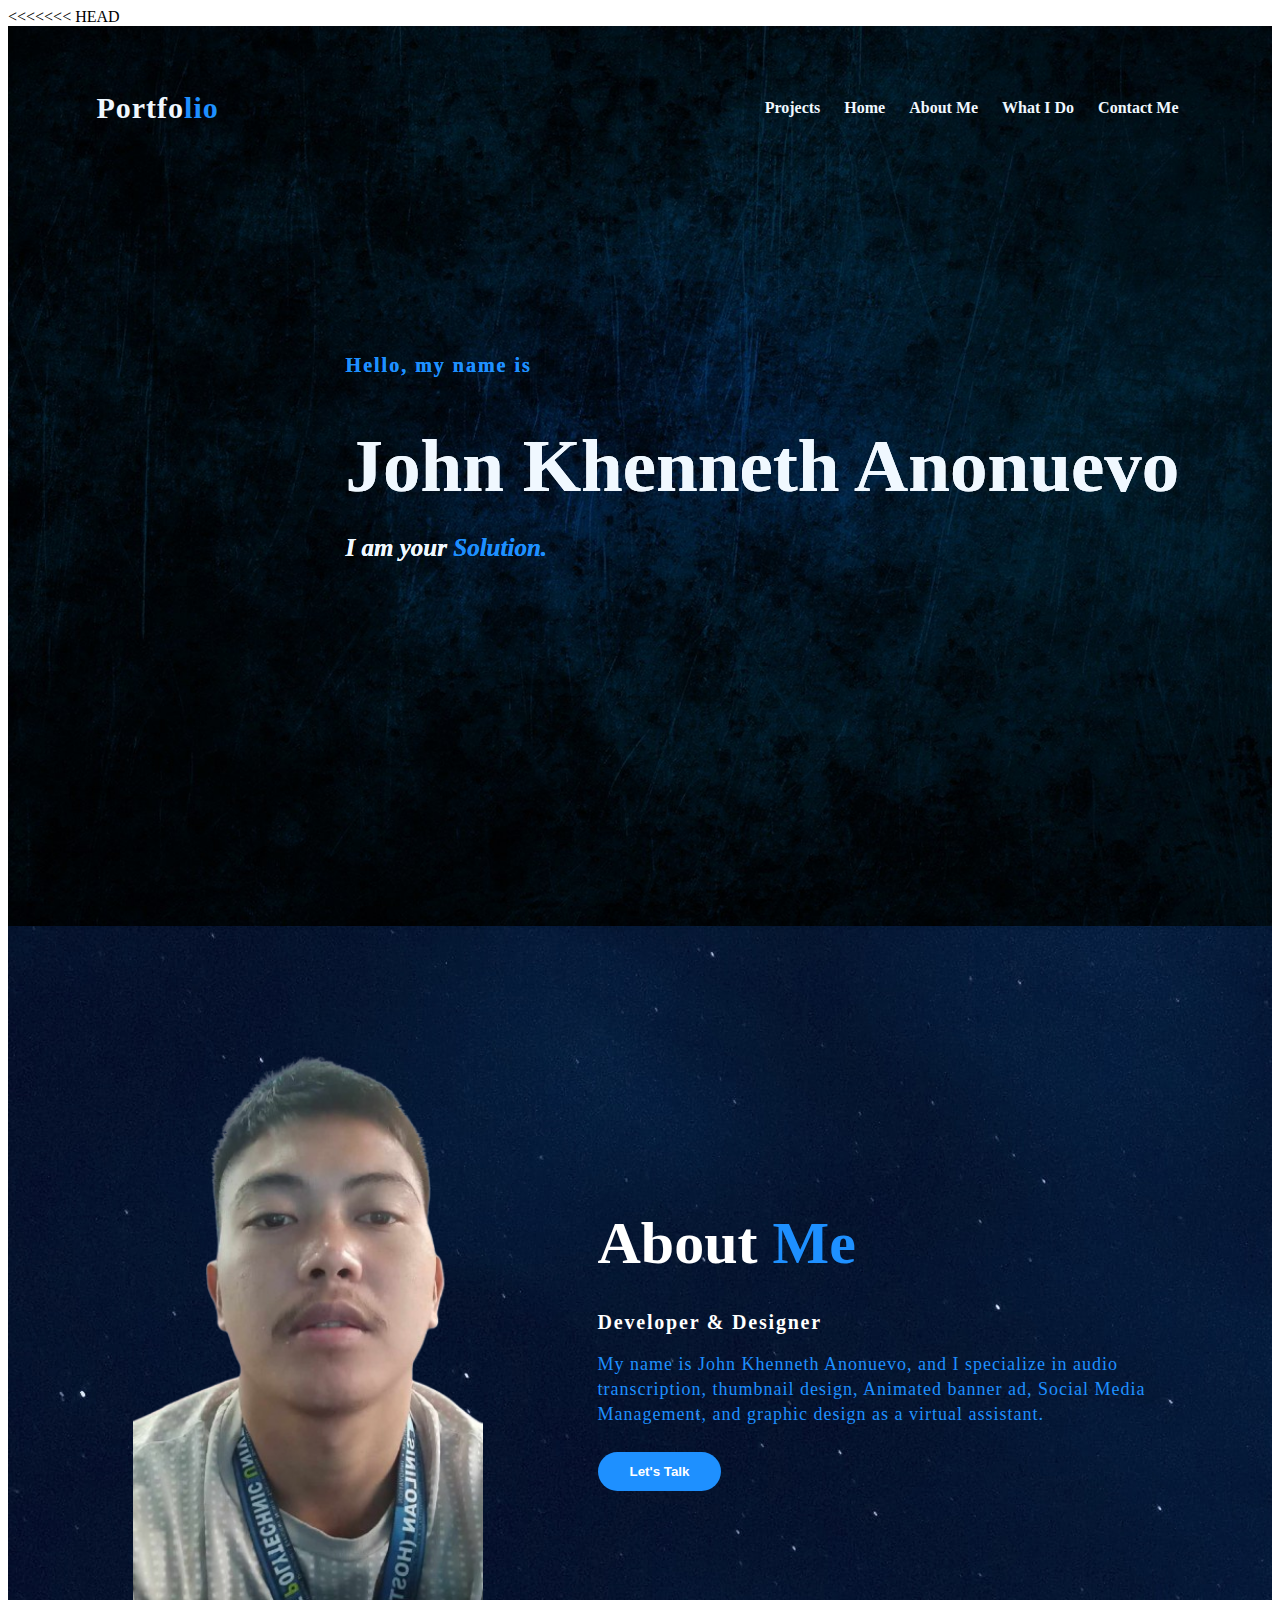
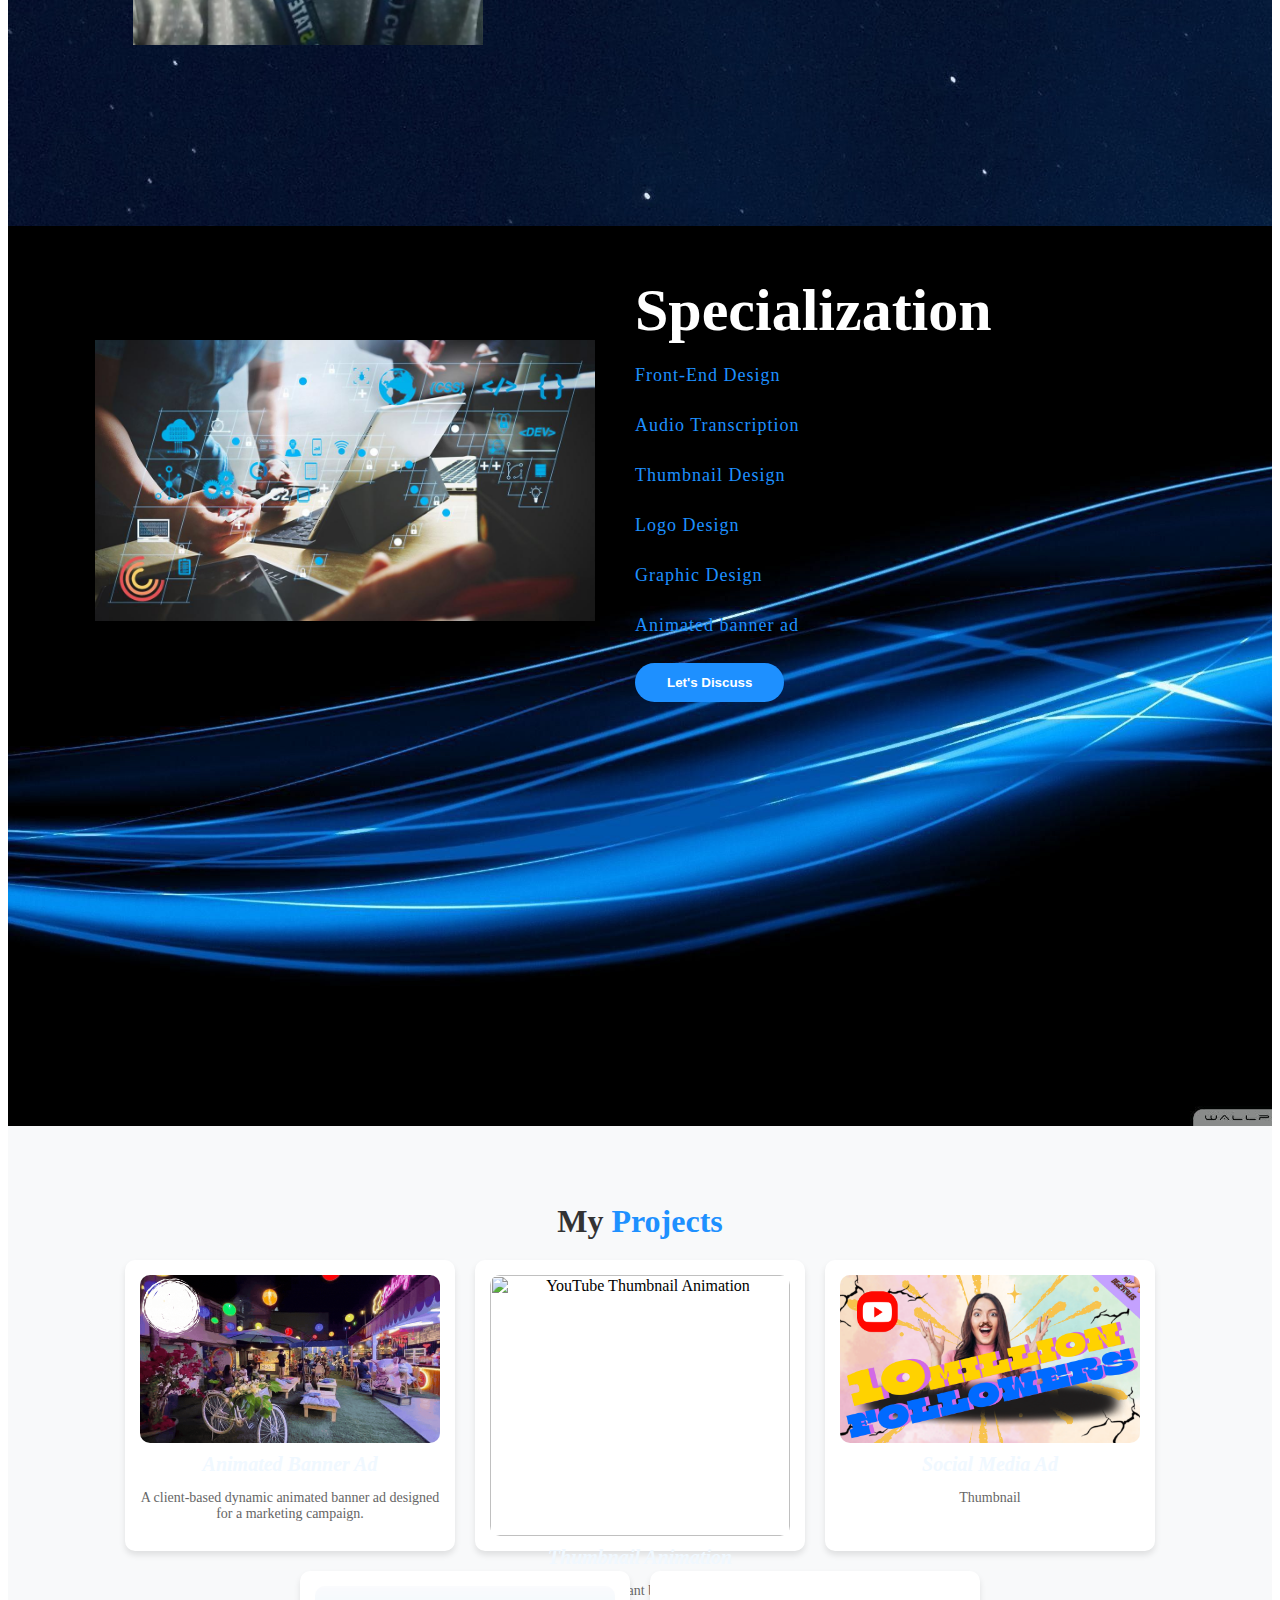
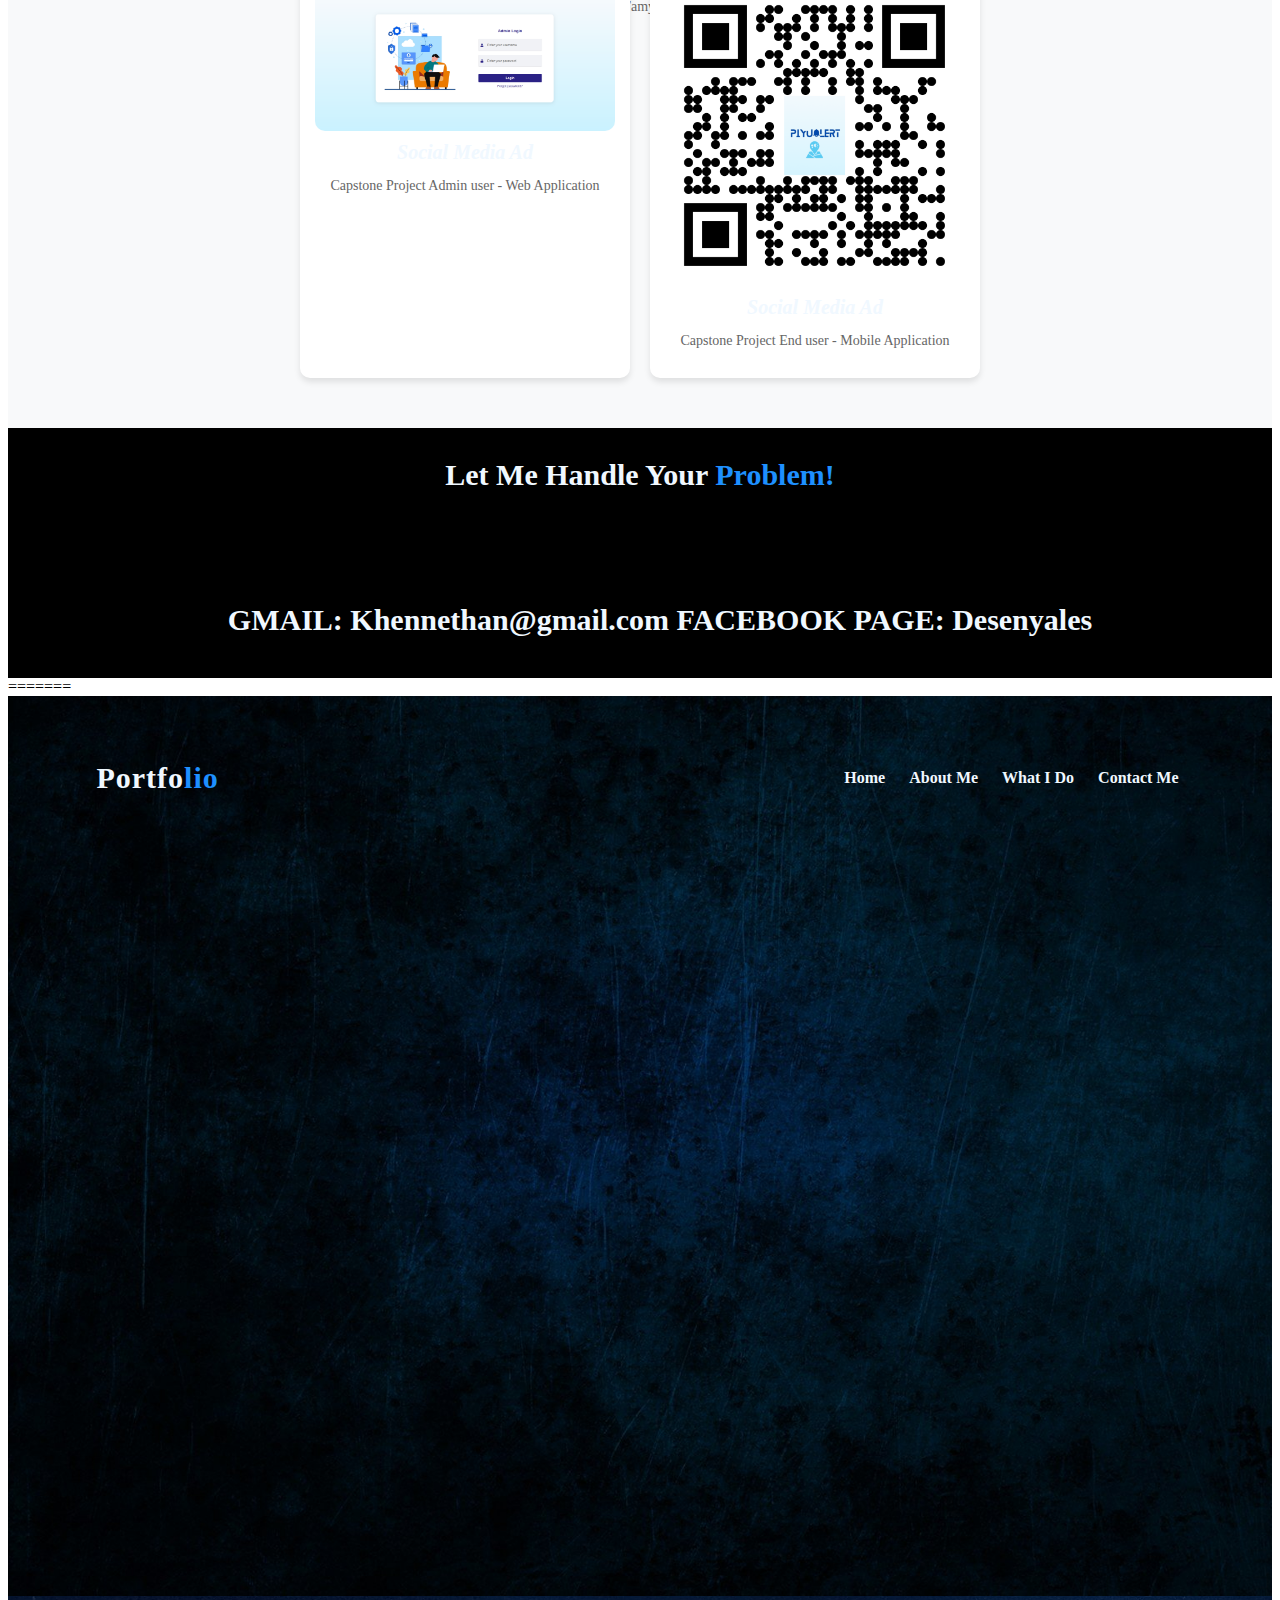
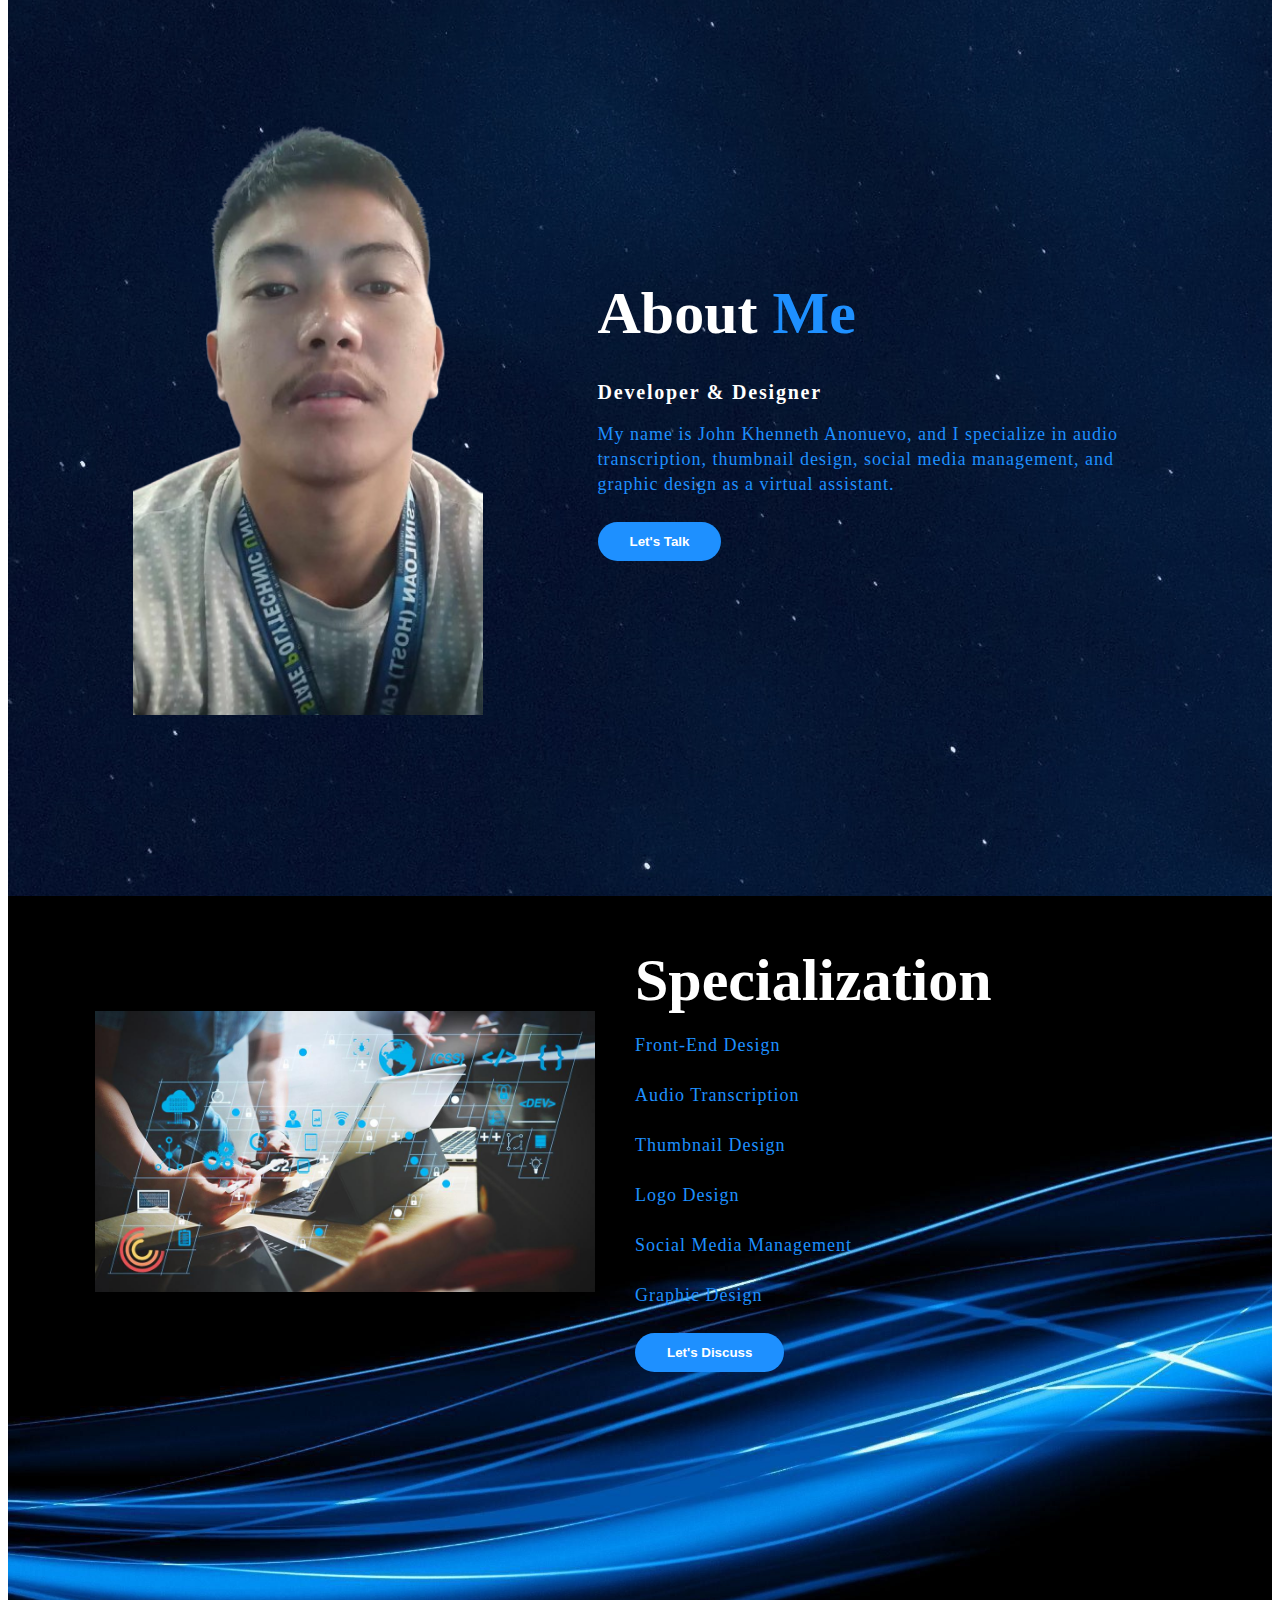
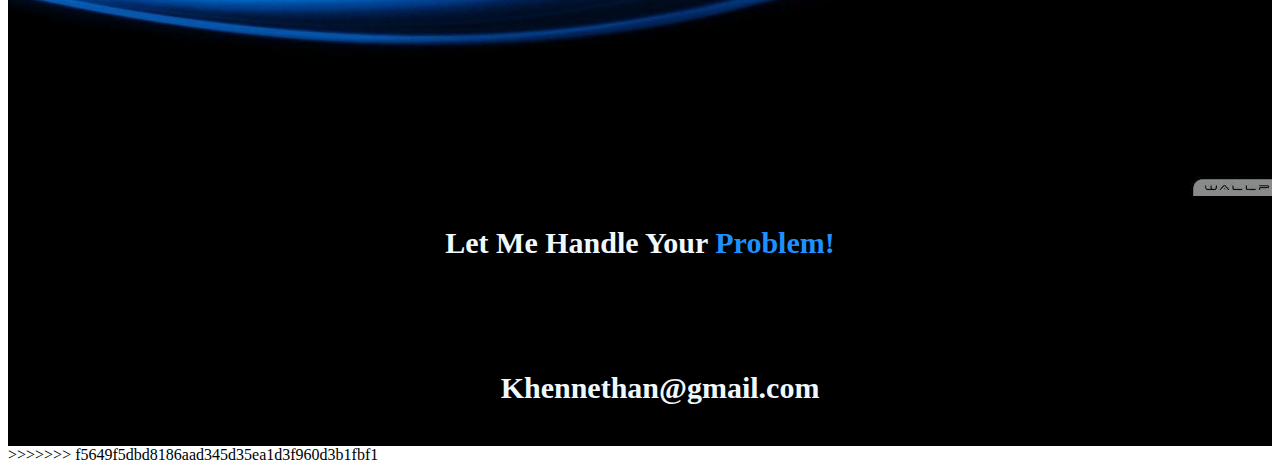
==== commit 21ec85e4: "Resolved merge conflicts" ====
--- a/index.html
+++ b/index.html
@@ -1,3 +1,4 @@
+<<<<<<< HEAD
 <!DOCTYPE html>
 <html lang="en">
     <head> 
@@ -113,4 +114,85 @@
         </section>
         </div>
     </body>
+=======
+<!DOCTYPE html>
+<html lang="en">
+    <head> 
+        <meta name="viewport" content="width=device=width,initial-scale=1.0">  
+        <title>Portfolio Website</title>
+        <link rel="stylesheet" type="text/css" href="style.css">
+    </head>
+<body>
+    <!---page section strats--->
+    <div class="page">
+
+
+
+
+        <nav>
+            <h2 class="logo">Portfo<span>lio</span></h2>
+            <ul>
+                <li><a href ="#">Home</a></li>
+                <li><a href ="#about">About Me</a></li>
+                <li><a href ="#interest">What I Do</a></li>
+                <li><a href ="#contact">Contact Me</a></li>
+            </ul>
+        </nav>
+
+        <div class="content">
+            <h6>Hello, my name is</h6>
+            <h1>John Khenneth Anonuevo</h1>
+            <h3>I am your <span>Solution.</span></h3>
+            <div class="newslatter">
+
+            </div>
+        </div>
+    </div>
+<!----about section start---->
+<section class="about" id="about">
+    <div class="main">
+        <img src="img/kenetpicture.png">
+        <div class="about-text">
+            <h2>About <span>Me</span></h2>
+            <h5>Developer & Designer</h5>
+            <p>
+                My name is John Khenneth Anonuevo, and I specialize in audio transcription, thumbnail design, social media management, and graphic design as a virtual assistant.
+            </p>
+            <button type="button">Let's Talk</button>
+        </div>
+    </div>
+</section>
+<!--My interests-->
+   <section id="interest">
+        <div class="interest">
+            <div class="main">
+                <img src="img/qwe.jpg" alt="My Interests">
+                <div class="about-text">
+                    <h2>Specialization</h2>
+                    <p>Front-End Design</p>
+                    <p>Audio Transcription</p>
+                    <p>Thumbnail Design</p>
+                    <p>Logo Design</p>
+                    <p>Social Media Management</p>
+                    <p>Graphic Design</p>
+
+
+                    <button type="button">Let's Discuss</button>
+                </div>
+            </div>
+        </div>
+    </section>
+    <section id="contact">
+    <div class="contact-me">
+        <p>Let Me Handle Your <span>Problem!</span></p>
+            <nav>
+                <ul>
+<p>Khennethan@gmail.com
+            </p>               
+            </nav>
+    </div>
+</section>
+</div>
+</body>
+>>>>>>> f5649f5dbd8186aad345d35ea1d3f960d3b1fbf1
 </html>--- a/style.css
+++ b/style.css
@@ -1,3 +1,4 @@
+<<<<<<< HEAD
 *{
     padding: 0;
     margin: 0;
@@ -766,3 +767,721 @@
     display: block;
     max-width: 100%;
 }
+=======
+*{
+    padding: 0;
+    margin: 0;
+    font-family: 'Josefin Sans' , sans-serif;
+    box-sizing: border-box;
+}
+.page{
+    height: 100vh;
+    width: 100%;
+    background-image: url(img/backgrund.jpg);
+    background-size: cover;
+    background-position: center;
+}
+nav{
+    display: flex;
+    align-items: center;
+    justify-content: space-between;
+    padding-top: 40px;
+    padding-left: 7%;
+    padding-right: 7%;
+}
+.logo{
+    color: aliceblue;
+    font-size: 30px;
+    letter-spacing: 1px;
+    cursor: pointer;
+}
+span{
+    color: dodgerblue;
+}
+nav ul li{
+    list-style-type: none;
+    display: inline-block;
+    
+}
+nav ul li a{
+    display: inline-block;
+    color:aliceblue;
+    padding: 5px 5px;
+    margin-left: 10px;
+    text-decoration:none;
+    font-weight: bold;
+    text-transform: capitalize;
+}
+nav ul li a:hover{
+    color: dodgerblue;
+    transition: .4s;
+}
+.btn{
+    background-color: dodgerblue;
+    color:aliceblue;
+    text-decoration:none;
+    border: 2px solid transparent;
+    font-weight: bold;
+    padding: 6px 20px;
+    border-radius: 13px;
+    transition: transform .4s;
+}
+.btn:hover{
+    transform: scale(1.1);
+}
+.content{
+    position: absolute;
+    top: 50%;
+    left: 27%;
+    transform: translateY(-50%);
+}
+h1{
+    color:aliceblue;
+    margin: 20px 0px 20px;
+    font-size: 75px;
+}
+
+h1:hover{
+    color: dodgerblue;
+    transition: .4s;
+}
+h3{
+    color: aliceblue;
+    font-style: italic;
+    font-size: 25px;
+    margin-bottom:30px;
+}
+span{
+    color: dodgerblue;
+}
+h6{
+    color:dodgerblue;
+    letter-spacing: 2px;
+    font-size: 20px;
+}
+.newslatter form{
+    width: 380px;
+    max-width: 100%;
+    position: relative;
+}
+.newslatter form input:first-child{
+    display: inline-block;
+    width: 100%;
+    padding: 10px 130px 10px 15px;
+    border: 2px solid dodgerblue;
+    outline: none;
+    border-radius: 30px;
+}
+.newslatter form input:last-child{
+    position: absolute;
+    display: inline-block;
+    font-weight: bold;
+    outline: none;
+    border: none;
+    padding: 7px 20px;
+    border-radius: 14px;
+    margin-left: 5px;
+    background-color:dodgerblue;
+    color:aliceblue;
+    box-shadow: 0px 0px 5px #000, 0px 0px 15px #858585;
+    top: 5px;
+    right: 6px;
+}
+.newslatter form input:last-child:hover{
+    transform: scale(1.02) ;
+}
+.about{
+    height: 100vh;
+    width: 100%;
+    background-image: url(img/adelin-preda--tOr_T4qTpQ-unsplash.jpg);
+    background-size:auto;
+    background-position: center;
+}
+.interest img{
+    height: auto;
+    width: 500px;
+    margin-top: 10%;
+    margin-bottom: 12%;
+}
+.about img{
+    height: auto;
+    width: 350px;
+    margin-bottom: 12%;
+}
+.about-text{
+    width: 550px;
+    margin-bottom: 5%;
+}
+.main{
+    width: 1130px;
+    max-width: 95%;
+    margin: 0 auto;
+    display: flex;
+    align-items: center;
+    justify-content: space-around;
+}
+.about-text h2{
+    color: white;
+    font-size: 60px;
+    text-transform: capitalize;
+    margin-bottom: 10px;
+}
+
+.about-text h5{
+    color: white;
+    letter-spacing: 1.8px;
+    font-size: 20px;
+    margin-bottom: 10px;
+    text-transform: capitalize;
+}
+.about-text p{
+    color: dodgerblue;
+    letter-spacing: 1px;
+    line-height: 25px;
+    font-size: 18px;
+    margin-bottom: 25px;
+}
+button{
+    background-color: dodgerblue;
+    color: white;
+    text-decoration: none;
+    border: 2px solid transparent;
+    font-weight: bold;
+    padding: 10px 30px;
+    border-radius: 20px;
+    transition: .4s;
+}
+button:hover{
+    background-color: transparent;
+    border: 2px solid dodgerblue;
+    cursor: pointer;
+}
+.interest{
+    height: 100vh;
+    width: 100%;
+    background-image: url(img/bk3.jpg);
+    background-size: cover;
+    background-position: center;   
+}
+.title h2{
+    color: white;
+    font-size: 50px;
+    width: 800px;
+    margin: 30px auto;
+    text-align: center;
+    
+}
+.box{
+    display:flex;
+    justify-content:center;
+    align-items: center;
+    min-height: 40px;
+}
+.card{
+    height: 200px;
+    width: 335px;
+    padding: 20px 35px;
+    background-color: #191919;
+    border-radius: 20px;
+    margin: 15px;
+    position: relative;
+    overflow: hidden;
+    text-align: center;
+}
+h4{
+    color: white;
+    font-size: 20px;
+    margin-bottom: 10px;
+
+}
+.pra p{
+    color: dodgerblue;
+    font-size: 15px;
+    font-style: italic;
+    line-height: 18px;
+    margin-bottom: 23px;
+}
+.card .button{
+    background-color: dodgerblue;
+    color: white;
+    text-decoration: none;
+    border: 2px solid transparent;
+    font-weight: bold;
+    padding: 5px 30px;
+    border-radius: 20px;
+    transition: .4s;
+}
+.card .button:hover{
+    background-color: transparent;
+    border: 2px solid dodgerblue;
+    cursor: pointer;
+}
+.contact-me{
+    width: 100%;
+    height: 250px;
+    background-color:black;
+    display: flex;
+    align-items: center;
+    flex-direction: column;
+    justify-content: center;
+}
+.contact-me p{
+    color: aliceblue;
+    font-size: 30px;
+    font-weight: bold;
+    margin-bottom: 25px;
+}
+.contact-me .button-two{
+    background-color: dodgerblue;
+    color: white;
+    text-decoration: none;
+    border: 2px solid transparent;
+    font-weight: bold;
+    padding: 5px 30px;
+    border-radius: 20px;
+    transition: .4s;
+}
+.contact-me .button-two:hover{
+    background-color: transparent;
+    border: 2px solid dodgerblue;
+    cursor: pointer;
+}
+@media screen and (max-width: 850px){
+    .content h1{
+    margin: 15px 0px 15px;
+    font-size: 50px;
+    } 
+    nav li {
+        font-size: 13px;
+    }
+    .logo{
+        color: aliceblue;
+        font-size: 20px;
+        letter-spacing: 0.5px;
+        cursor: pointer;
+    }
+    .btn{
+        border: 1px solid transparent;
+        font-weight: bold;
+        font-size: 10px;
+        padding: 2px 10px;
+        border-radius: 7px;
+        transition: transform .4s;
+    }
+    .btn:hover{
+        transform: scale(1.1);
+    }
+    .about img{
+        height: auto;
+        width: 350px;
+        margin-bottom: 12%;
+    }
+    .about-text{
+        width: 300px;
+    }
+    .about-text h2{
+        color: white;
+        font-size: 50px;
+        margin-top: 30px;
+        text-transform: capitalize;
+        margin-bottom: 10px;
+    }
+    .about-text h5{
+        color: white;
+        letter-spacing: 1.8px;
+        font-size: 20px;
+        margin-bottom: 7px;
+        text-transform: capitalize;
+    }
+    .about-text p{
+        color: dodgerblue;
+        letter-spacing: .5px;
+        line-height: 19px;
+        font-size: 16px;
+        margin-bottom: 20px;
+    }
+    .title h2{
+        color: white;
+        font-size: 50px;
+        width: 700px;
+        margin: 20px auto;
+        text-align: middle;
+        
+    }
+}
+@media screen and (max-width: 670px){
+    
+    .content h1{
+        margin: 5px 0px 5px;
+        font-size: 25px;
+    }
+    
+    h1:hover{
+        color: dodgerblue;
+        transition: .4s;
+    }
+    h3{
+        color: aliceblue;
+        font-style: italic;
+        font-size: 14px;
+        margin-bottom:30px;
+    }
+    span{
+        color: dodgerblue;
+    }
+    h6{
+        color:dodgerblue;
+        letter-spacing: 1px;
+        font-size: 15px;
+    }
+    .newslatter form{
+        width: 200px;
+        max-width: 100%;
+        position: relative;
+    }
+    .newslatter form input:first-child{
+        display: inline-block;
+        width: 100%;
+        font-size: 10px;
+        padding: 4px 8px 4px 6px;
+        border: 2px solid dodgerblue;
+        outline: none;
+        border-radius: 30px;
+    }
+    .newslatter form input:last-child{
+        position: absolute;
+        display: inline-block;
+        font-weight: bold;
+        font-size: 10px;
+        outline: none;
+        border: none;
+        padding: 2.7px 12px;
+        border-radius: 14px;
+        margin-left: 8px;
+        background-color:dodgerblue;
+        color:aliceblue;
+        box-shadow: 0px 0px 2px #000, 0px 0px 15px #858585;
+        top: 3px;
+        right: 3px;
+    }
+    .newslatter form input:last-child:hover{
+        transform: scale(1.02) ;
+    }
+    nav li {
+        font-size: 8px;
+        
+    }
+    .logo{
+        color: aliceblue;
+        font-size: 10px;
+        letter-spacing: 0.5px;
+        cursor: pointer;
+    }
+    .btn{
+        border: 1px solid transparent;
+        font-weight: bold;
+        font-size: 7px;
+        padding: 2px 7px;
+        border-radius: 5px;
+        transition: transform .4s;
+    }
+    .btn:hover{
+        transform: scale(1.1);
+    }
+    .about img{
+        height: auto;
+        width: 250px;
+        margin-bottom: 10%;
+    }
+    .about-text{
+        width: 250px;
+    }
+    .about-text h2{
+        color: white;
+        font-size: 30px;
+        margin-top: 15px;
+        text-transform: capitalize;
+        margin-bottom: 10px;
+    }
+    .about-text h5{
+        color: white;
+        letter-spacing: 1.8px;
+        font-size: 15px;
+        margin-bottom: 7px;
+        text-transform: capitalize;
+    }
+    .about-text p{
+        color: dodgerblue;
+        letter-spacing: .5px;
+        line-height: 15px;
+        font-size: 12px;
+        margin-bottom: 25px;
+    }
+    button{
+        background-color: dodgerblue;
+        color: white;
+        text-decoration: none;
+        border: 2px solid transparent;
+        font-weight: bold;
+        padding: 6px 18px;
+        border-radius: 20px;
+        transition: .4s;
+    }
+    .title h2{
+        color: white;
+        font-size: 30px;
+        width: 500px;
+        
+        margin: 15px auto;
+        text-align: middle;
+        
+    }
+    .contact-me p{
+        color: aliceblue;
+        font-size: 15px;
+        font-weight: bold;
+        margin-bottom: 25px;
+    }
+    .card{
+        height: 280px;
+        width: 215px;
+        padding: 20px 35px;
+        background-color: #191919;
+        border-radius: 15px;
+        margin: 10px;
+        position: relative;
+        overflow: hidden;
+        text-align: left;
+    }
+    h4{
+        color: white;
+        font-size: 15px;
+        margin-bottom: 10px;
+    
+    }
+    .pra p{
+        color: dodgerblue;
+        font-size: 14px;
+        font-style: italic;
+        line-height: 16px;
+        margin-bottom: 20px;
+    }
+    .card .button{
+        background-color: dodgerblue;
+        color: white;
+        text-decoration: none;
+        border: 2px solid transparent;
+        font-weight: bold;
+        padding: 4px 10px;
+        border-radius: 20px;
+        transition: .4s;
+    }
+    .contact-me p{
+        color: aliceblue;
+        font-size: 12px;
+        font-weight: bold;
+        margin-bottom: 25px;
+    }
+    .contact-me .button-two{
+        background-color: dodgerblue;
+        color: white;
+        text-decoration: none;
+        border: 2px solid transparent;
+        font-weight: bold;
+        padding: 5px 25px;
+        border-radius: 20px;
+        transition: .4s;
+    }
+}
+@media screen and (max-width: 520px){
+    .content{
+
+        margin-top: 80px;
+        left:10%;
+    }
+    .content h1{
+        margin: 5px 0px 5px;
+        font-size: 25px;
+    }
+    
+    h1:hover{
+        color: dodgerblue;
+        transition: .4s;
+    }
+    h3{
+        color: aliceblue;
+        font-style: italic;
+        font-size: 15px;
+        margin-bottom:20px;
+    }
+    span{
+        color: dodgerblue;
+    }
+    h6{
+        color:dodgerblue;
+        letter-spacing: 1px;
+        font-size: 13px;
+    }
+    .newslatter form{
+        width: 200px;
+        max-width: 100%;
+        position: relative;
+    }
+    .newslatter form input:first-child{
+        display: inline-block;
+        width: 100%;
+        font-size: 10px;
+        padding: 4px 8px 4px 6px;
+        border: 2px solid dodgerblue;
+        outline: none;
+        border-radius: 30px;
+    }
+    .newslatter form input:last-child{
+        position: absolute;
+        display: inline-block;
+        font-weight: bold;
+        font-size: 10px;
+        outline: none;
+        border: none;
+        padding: 2.7px 12px;
+        border-radius: 14px;
+        margin-left: 8px;
+        background-color:dodgerblue;
+        color:aliceblue;
+        box-shadow: 0px 0px 2px #000, 0px 0px 15px #858585;
+        top: 3px;
+        right: 3px;
+    }
+    .newslatter form input:last-child:hover{
+        transform: scale(1.02) ;
+    }
+    nav li {
+        font-size: 13px;
+        display: block;
+        width: 90%;
+        margin: 5px;   
+    }
+    nav{
+        top: 0;
+    }
+    .logo{
+        display:none;
+    }
+    .btn{
+        border: 1px solid transparent;
+        font-size: 15px;
+        font-style: bold;
+        padding: 2px 20px;
+        border-radius: 25px;
+        transition: transform .4s;
+    }
+    .btn:hover{
+        transform: scale(1.1);
+    }
+    .about img{
+        height: auto;
+        width: 100px;
+        margin-bottom: 10%;
+    }
+    .about-text{
+        width: 180px;
+    }
+    .about-text h2{
+        color: white;
+        font-size: 20px;
+        margin-top: 15px;
+        text-transform: capitalize;
+        margin-bottom: 5px;
+    }
+    .about-text h5{
+        color: white;
+        letter-spacing: 1.2px;
+        font-size: 12px;
+        margin-bottom: 7px;
+        text-transform: capitalize;
+    }
+    .about-text p{
+        color: dodgerblue;
+        letter-spacing: .5px;
+        line-height: 12px;
+        font-size: 10px;
+        margin-bottom: 25px;
+    }
+    button{
+        background-color: dodgerblue;
+        color: white;
+        text-decoration: none;
+        border: 2px solid transparent;
+        font-weight: bold;
+        padding: 2px 10px;
+        border-radius: 20px;
+        transition: .4s;
+    }
+    .title h2{
+        color: white;
+        font-size: 20px;
+        width: 200px;
+        margin-top: 10px;
+        text-align: middle;
+        
+    }
+    .contact-me p{
+        color: aliceblue;
+        font-size: 15px;
+        font-weight: bold;
+        margin-bottom: 25px;
+    }
+    .card{
+        height: 280px;
+        width: 215px;
+        padding: 20px 35px;
+        background-color: #191919;
+        border-radius: 15px;
+        margin: 10px;
+        position: relative;
+        overflow: hidden;
+        text-align: left;
+    }
+    h4{
+        color: white;
+        font-size: 15px;
+        margin-bottom: 10px;
+    
+    }
+    .pra p{
+        color: dodgerblue;
+        font-size: 14px;
+        font-style: italic;
+        line-height: 16px;
+        margin-bottom: 20px;
+    }
+    .card .button{
+        background-color: dodgerblue;
+        color: white;
+        text-decoration: none;
+        border: 2px solid transparent;
+        font-weight: bold;
+        padding: 4px 10px;
+        border-radius: 20px;
+        transition: .4s;
+    }
+    .contact-me p{
+        color: aliceblue;
+        font-size: 13px;
+        font-weight: bold;
+        text-align: center;
+        margin-bottom: 15px;
+        width:114px;
+    }
+    .contact-me .button-two{
+        background-color: dodgerblue;
+        color: white;
+        text-decoration: none;
+        border: 2px solid transparent;
+        font-weight: bold;
+        padding: 5px 25px;
+        border-radius: 20px;
+        transition: .4s;
+    }
+}
+>>>>>>> f5649f5dbd8186aad345d35ea1d3f960d3b1fbf1
--- a/style.css
+++ b/style.css
@@ -1,3 +1,4 @@
+<<<<<<< HEAD
 *{
     padding: 0;
     margin: 0;
@@ -766,3 +767,721 @@
     display: block;
     max-width: 100%;
 }
+=======
+*{
+    padding: 0;
+    margin: 0;
+    font-family: 'Josefin Sans' , sans-serif;
+    box-sizing: border-box;
+}
+.page{
+    height: 100vh;
+    width: 100%;
+    background-image: url(img/backgrund.jpg);
+    background-size: cover;
+    background-position: center;
+}
+nav{
+    display: flex;
+    align-items: center;
+    justify-content: space-between;
+    padding-top: 40px;
+    padding-left: 7%;
+    padding-right: 7%;
+}
+.logo{
+    color: aliceblue;
+    font-size: 30px;
+    letter-spacing: 1px;
+    cursor: pointer;
+}
+span{
+    color: dodgerblue;
+}
+nav ul li{
+    list-style-type: none;
+    display: inline-block;
+    
+}
+nav ul li a{
+    display: inline-block;
+    color:aliceblue;
+    padding: 5px 5px;
+    margin-left: 10px;
+    text-decoration:none;
+    font-weight: bold;
+    text-transform: capitalize;
+}
+nav ul li a:hover{
+    color: dodgerblue;
+    transition: .4s;
+}
+.btn{
+    background-color: dodgerblue;
+    color:aliceblue;
+    text-decoration:none;
+    border: 2px solid transparent;
+    font-weight: bold;
+    padding: 6px 20px;
+    border-radius: 13px;
+    transition: transform .4s;
+}
+.btn:hover{
+    transform: scale(1.1);
+}
+.content{
+    position: absolute;
+    top: 50%;
+    left: 27%;
+    transform: translateY(-50%);
+}
+h1{
+    color:aliceblue;
+    margin: 20px 0px 20px;
+    font-size: 75px;
+}
+
+h1:hover{
+    color: dodgerblue;
+    transition: .4s;
+}
+h3{
+    color: aliceblue;
+    font-style: italic;
+    font-size: 25px;
+    margin-bottom:30px;
+}
+span{
+    color: dodgerblue;
+}
+h6{
+    color:dodgerblue;
+    letter-spacing: 2px;
+    font-size: 20px;
+}
+.newslatter form{
+    width: 380px;
+    max-width: 100%;
+    position: relative;
+}
+.newslatter form input:first-child{
+    display: inline-block;
+    width: 100%;
+    padding: 10px 130px 10px 15px;
+    border: 2px solid dodgerblue;
+    outline: none;
+    border-radius: 30px;
+}
+.newslatter form input:last-child{
+    position: absolute;
+    display: inline-block;
+    font-weight: bold;
+    outline: none;
+    border: none;
+    padding: 7px 20px;
+    border-radius: 14px;
+    margin-left: 5px;
+    background-color:dodgerblue;
+    color:aliceblue;
+    box-shadow: 0px 0px 5px #000, 0px 0px 15px #858585;
+    top: 5px;
+    right: 6px;
+}
+.newslatter form input:last-child:hover{
+    transform: scale(1.02) ;
+}
+.about{
+    height: 100vh;
+    width: 100%;
+    background-image: url(img/adelin-preda--tOr_T4qTpQ-unsplash.jpg);
+    background-size:auto;
+    background-position: center;
+}
+.interest img{
+    height: auto;
+    width: 500px;
+    margin-top: 10%;
+    margin-bottom: 12%;
+}
+.about img{
+    height: auto;
+    width: 350px;
+    margin-bottom: 12%;
+}
+.about-text{
+    width: 550px;
+    margin-bottom: 5%;
+}
+.main{
+    width: 1130px;
+    max-width: 95%;
+    margin: 0 auto;
+    display: flex;
+    align-items: center;
+    justify-content: space-around;
+}
+.about-text h2{
+    color: white;
+    font-size: 60px;
+    text-transform: capitalize;
+    margin-bottom: 10px;
+}
+
+.about-text h5{
+    color: white;
+    letter-spacing: 1.8px;
+    font-size: 20px;
+    margin-bottom: 10px;
+    text-transform: capitalize;
+}
+.about-text p{
+    color: dodgerblue;
+    letter-spacing: 1px;
+    line-height: 25px;
+    font-size: 18px;
+    margin-bottom: 25px;
+}
+button{
+    background-color: dodgerblue;
+    color: white;
+    text-decoration: none;
+    border: 2px solid transparent;
+    font-weight: bold;
+    padding: 10px 30px;
+    border-radius: 20px;
+    transition: .4s;
+}
+button:hover{
+    background-color: transparent;
+    border: 2px solid dodgerblue;
+    cursor: pointer;
+}
+.interest{
+    height: 100vh;
+    width: 100%;
+    background-image: url(img/bk3.jpg);
+    background-size: cover;
+    background-position: center;   
+}
+.title h2{
+    color: white;
+    font-size: 50px;
+    width: 800px;
+    margin: 30px auto;
+    text-align: center;
+    
+}
+.box{
+    display:flex;
+    justify-content:center;
+    align-items: center;
+    min-height: 40px;
+}
+.card{
+    height: 200px;
+    width: 335px;
+    padding: 20px 35px;
+    background-color: #191919;
+    border-radius: 20px;
+    margin: 15px;
+    position: relative;
+    overflow: hidden;
+    text-align: center;
+}
+h4{
+    color: white;
+    font-size: 20px;
+    margin-bottom: 10px;
+
+}
+.pra p{
+    color: dodgerblue;
+    font-size: 15px;
+    font-style: italic;
+    line-height: 18px;
+    margin-bottom: 23px;
+}
+.card .button{
+    background-color: dodgerblue;
+    color: white;
+    text-decoration: none;
+    border: 2px solid transparent;
+    font-weight: bold;
+    padding: 5px 30px;
+    border-radius: 20px;
+    transition: .4s;
+}
+.card .button:hover{
+    background-color: transparent;
+    border: 2px solid dodgerblue;
+    cursor: pointer;
+}
+.contact-me{
+    width: 100%;
+    height: 250px;
+    background-color:black;
+    display: flex;
+    align-items: center;
+    flex-direction: column;
+    justify-content: center;
+}
+.contact-me p{
+    color: aliceblue;
+    font-size: 30px;
+    font-weight: bold;
+    margin-bottom: 25px;
+}
+.contact-me .button-two{
+    background-color: dodgerblue;
+    color: white;
+    text-decoration: none;
+    border: 2px solid transparent;
+    font-weight: bold;
+    padding: 5px 30px;
+    border-radius: 20px;
+    transition: .4s;
+}
+.contact-me .button-two:hover{
+    background-color: transparent;
+    border: 2px solid dodgerblue;
+    cursor: pointer;
+}
+@media screen and (max-width: 850px){
+    .content h1{
+    margin: 15px 0px 15px;
+    font-size: 50px;
+    } 
+    nav li {
+        font-size: 13px;
+    }
+    .logo{
+        color: aliceblue;
+        font-size: 20px;
+        letter-spacing: 0.5px;
+        cursor: pointer;
+    }
+    .btn{
+        border: 1px solid transparent;
+        font-weight: bold;
+        font-size: 10px;
+        padding: 2px 10px;
+        border-radius: 7px;
+        transition: transform .4s;
+    }
+    .btn:hover{
+        transform: scale(1.1);
+    }
+    .about img{
+        height: auto;
+        width: 350px;
+        margin-bottom: 12%;
+    }
+    .about-text{
+        width: 300px;
+    }
+    .about-text h2{
+        color: white;
+        font-size: 50px;
+        margin-top: 30px;
+        text-transform: capitalize;
+        margin-bottom: 10px;
+    }
+    .about-text h5{
+        color: white;
+        letter-spacing: 1.8px;
+        font-size: 20px;
+        margin-bottom: 7px;
+        text-transform: capitalize;
+    }
+    .about-text p{
+        color: dodgerblue;
+        letter-spacing: .5px;
+        line-height: 19px;
+        font-size: 16px;
+        margin-bottom: 20px;
+    }
+    .title h2{
+        color: white;
+        font-size: 50px;
+        width: 700px;
+        margin: 20px auto;
+        text-align: middle;
+        
+    }
+}
+@media screen and (max-width: 670px){
+    
+    .content h1{
+        margin: 5px 0px 5px;
+        font-size: 25px;
+    }
+    
+    h1:hover{
+        color: dodgerblue;
+        transition: .4s;
+    }
+    h3{
+        color: aliceblue;
+        font-style: italic;
+        font-size: 14px;
+        margin-bottom:30px;
+    }
+    span{
+        color: dodgerblue;
+    }
+    h6{
+        color:dodgerblue;
+        letter-spacing: 1px;
+        font-size: 15px;
+    }
+    .newslatter form{
+        width: 200px;
+        max-width: 100%;
+        position: relative;
+    }
+    .newslatter form input:first-child{
+        display: inline-block;
+        width: 100%;
+        font-size: 10px;
+        padding: 4px 8px 4px 6px;
+        border: 2px solid dodgerblue;
+        outline: none;
+        border-radius: 30px;
+    }
+    .newslatter form input:last-child{
+        position: absolute;
+        display: inline-block;
+        font-weight: bold;
+        font-size: 10px;
+        outline: none;
+        border: none;
+        padding: 2.7px 12px;
+        border-radius: 14px;
+        margin-left: 8px;
+        background-color:dodgerblue;
+        color:aliceblue;
+        box-shadow: 0px 0px 2px #000, 0px 0px 15px #858585;
+        top: 3px;
+        right: 3px;
+    }
+    .newslatter form input:last-child:hover{
+        transform: scale(1.02) ;
+    }
+    nav li {
+        font-size: 8px;
+        
+    }
+    .logo{
+        color: aliceblue;
+        font-size: 10px;
+        letter-spacing: 0.5px;
+        cursor: pointer;
+    }
+    .btn{
+        border: 1px solid transparent;
+        font-weight: bold;
+        font-size: 7px;
+        padding: 2px 7px;
+        border-radius: 5px;
+        transition: transform .4s;
+    }
+    .btn:hover{
+        transform: scale(1.1);
+    }
+    .about img{
+        height: auto;
+        width: 250px;
+        margin-bottom: 10%;
+    }
+    .about-text{
+        width: 250px;
+    }
+    .about-text h2{
+        color: white;
+        font-size: 30px;
+        margin-top: 15px;
+        text-transform: capitalize;
+        margin-bottom: 10px;
+    }
+    .about-text h5{
+        color: white;
+        letter-spacing: 1.8px;
+        font-size: 15px;
+        margin-bottom: 7px;
+        text-transform: capitalize;
+    }
+    .about-text p{
+        color: dodgerblue;
+        letter-spacing: .5px;
+        line-height: 15px;
+        font-size: 12px;
+        margin-bottom: 25px;
+    }
+    button{
+        background-color: dodgerblue;
+        color: white;
+        text-decoration: none;
+        border: 2px solid transparent;
+        font-weight: bold;
+        padding: 6px 18px;
+        border-radius: 20px;
+        transition: .4s;
+    }
+    .title h2{
+        color: white;
+        font-size: 30px;
+        width: 500px;
+        
+        margin: 15px auto;
+        text-align: middle;
+        
+    }
+    .contact-me p{
+        color: aliceblue;
+        font-size: 15px;
+        font-weight: bold;
+        margin-bottom: 25px;
+    }
+    .card{
+        height: 280px;
+        width: 215px;
+        padding: 20px 35px;
+        background-color: #191919;
+        border-radius: 15px;
+        margin: 10px;
+        position: relative;
+        overflow: hidden;
+        text-align: left;
+    }
+    h4{
+        color: white;
+        font-size: 15px;
+        margin-bottom: 10px;
+    
+    }
+    .pra p{
+        color: dodgerblue;
+        font-size: 14px;
+        font-style: italic;
+        line-height: 16px;
+        margin-bottom: 20px;
+    }
+    .card .button{
+        background-color: dodgerblue;
+        color: white;
+        text-decoration: none;
+        border: 2px solid transparent;
+        font-weight: bold;
+        padding: 4px 10px;
+        border-radius: 20px;
+        transition: .4s;
+    }
+    .contact-me p{
+        color: aliceblue;
+        font-size: 12px;
+        font-weight: bold;
+        margin-bottom: 25px;
+    }
+    .contact-me .button-two{
+        background-color: dodgerblue;
+        color: white;
+        text-decoration: none;
+        border: 2px solid transparent;
+        font-weight: bold;
+        padding: 5px 25px;
+        border-radius: 20px;
+        transition: .4s;
+    }
+}
+@media screen and (max-width: 520px){
+    .content{
+
+        margin-top: 80px;
+        left:10%;
+    }
+    .content h1{
+        margin: 5px 0px 5px;
+        font-size: 25px;
+    }
+    
+    h1:hover{
+        color: dodgerblue;
+        transition: .4s;
+    }
+    h3{
+        color: aliceblue;
+        font-style: italic;
+        font-size: 15px;
+        margin-bottom:20px;
+    }
+    span{
+        color: dodgerblue;
+    }
+    h6{
+        color:dodgerblue;
+        letter-spacing: 1px;
+        font-size: 13px;
+    }
+    .newslatter form{
+        width: 200px;
+        max-width: 100%;
+        position: relative;
+    }
+    .newslatter form input:first-child{
+        display: inline-block;
+        width: 100%;
+        font-size: 10px;
+        padding: 4px 8px 4px 6px;
+        border: 2px solid dodgerblue;
+        outline: none;
+        border-radius: 30px;
+    }
+    .newslatter form input:last-child{
+        position: absolute;
+        display: inline-block;
+        font-weight: bold;
+        font-size: 10px;
+        outline: none;
+        border: none;
+        padding: 2.7px 12px;
+        border-radius: 14px;
+        margin-left: 8px;
+        background-color:dodgerblue;
+        color:aliceblue;
+        box-shadow: 0px 0px 2px #000, 0px 0px 15px #858585;
+        top: 3px;
+        right: 3px;
+    }
+    .newslatter form input:last-child:hover{
+        transform: scale(1.02) ;
+    }
+    nav li {
+        font-size: 13px;
+        display: block;
+        width: 90%;
+        margin: 5px;   
+    }
+    nav{
+        top: 0;
+    }
+    .logo{
+        display:none;
+    }
+    .btn{
+        border: 1px solid transparent;
+        font-size: 15px;
+        font-style: bold;
+        padding: 2px 20px;
+        border-radius: 25px;
+        transition: transform .4s;
+    }
+    .btn:hover{
+        transform: scale(1.1);
+    }
+    .about img{
+        height: auto;
+        width: 100px;
+        margin-bottom: 10%;
+    }
+    .about-text{
+        width: 180px;
+    }
+    .about-text h2{
+        color: white;
+        font-size: 20px;
+        margin-top: 15px;
+        text-transform: capitalize;
+        margin-bottom: 5px;
+    }
+    .about-text h5{
+        color: white;
+        letter-spacing: 1.2px;
+        font-size: 12px;
+        margin-bottom: 7px;
+        text-transform: capitalize;
+    }
+    .about-text p{
+        color: dodgerblue;
+        letter-spacing: .5px;
+        line-height: 12px;
+        font-size: 10px;
+        margin-bottom: 25px;
+    }
+    button{
+        background-color: dodgerblue;
+        color: white;
+        text-decoration: none;
+        border: 2px solid transparent;
+        font-weight: bold;
+        padding: 2px 10px;
+        border-radius: 20px;
+        transition: .4s;
+    }
+    .title h2{
+        color: white;
+        font-size: 20px;
+        width: 200px;
+        margin-top: 10px;
+        text-align: middle;
+        
+    }
+    .contact-me p{
+        color: aliceblue;
+        font-size: 15px;
+        font-weight: bold;
+        margin-bottom: 25px;
+    }
+    .card{
+        height: 280px;
+        width: 215px;
+        padding: 20px 35px;
+        background-color: #191919;
+        border-radius: 15px;
+        margin: 10px;
+        position: relative;
+        overflow: hidden;
+        text-align: left;
+    }
+    h4{
+        color: white;
+        font-size: 15px;
+        margin-bottom: 10px;
+    
+    }
+    .pra p{
+        color: dodgerblue;
+        font-size: 14px;
+        font-style: italic;
+        line-height: 16px;
+        margin-bottom: 20px;
+    }
+    .card .button{
+        background-color: dodgerblue;
+        color: white;
+        text-decoration: none;
+        border: 2px solid transparent;
+        font-weight: bold;
+        padding: 4px 10px;
+        border-radius: 20px;
+        transition: .4s;
+    }
+    .contact-me p{
+        color: aliceblue;
+        font-size: 13px;
+        font-weight: bold;
+        text-align: center;
+        margin-bottom: 15px;
+        width:114px;
+    }
+    .contact-me .button-two{
+        background-color: dodgerblue;
+        color: white;
+        text-decoration: none;
+        border: 2px solid transparent;
+        font-weight: bold;
+        padding: 5px 25px;
+        border-radius: 20px;
+        transition: .4s;
+    }
+}
+>>>>>>> f5649f5dbd8186aad345d35ea1d3f960d3b1fbf1
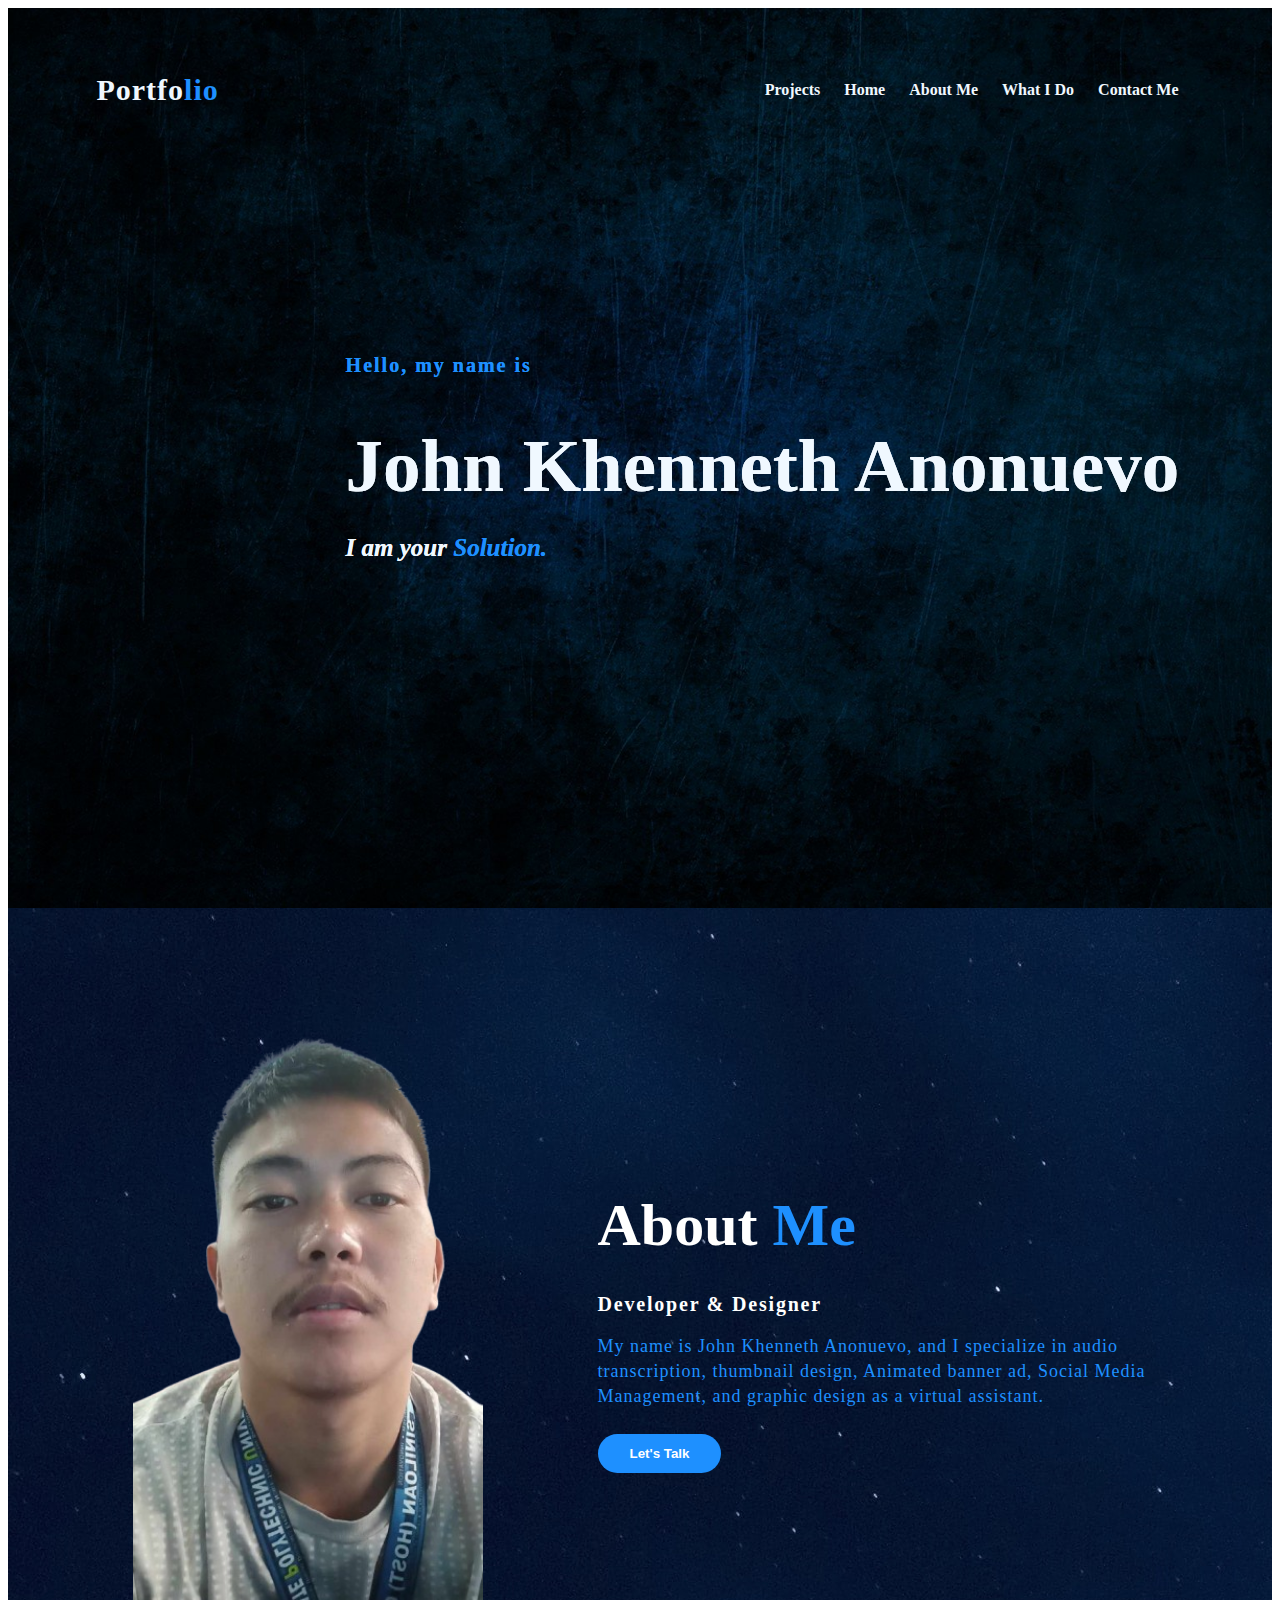
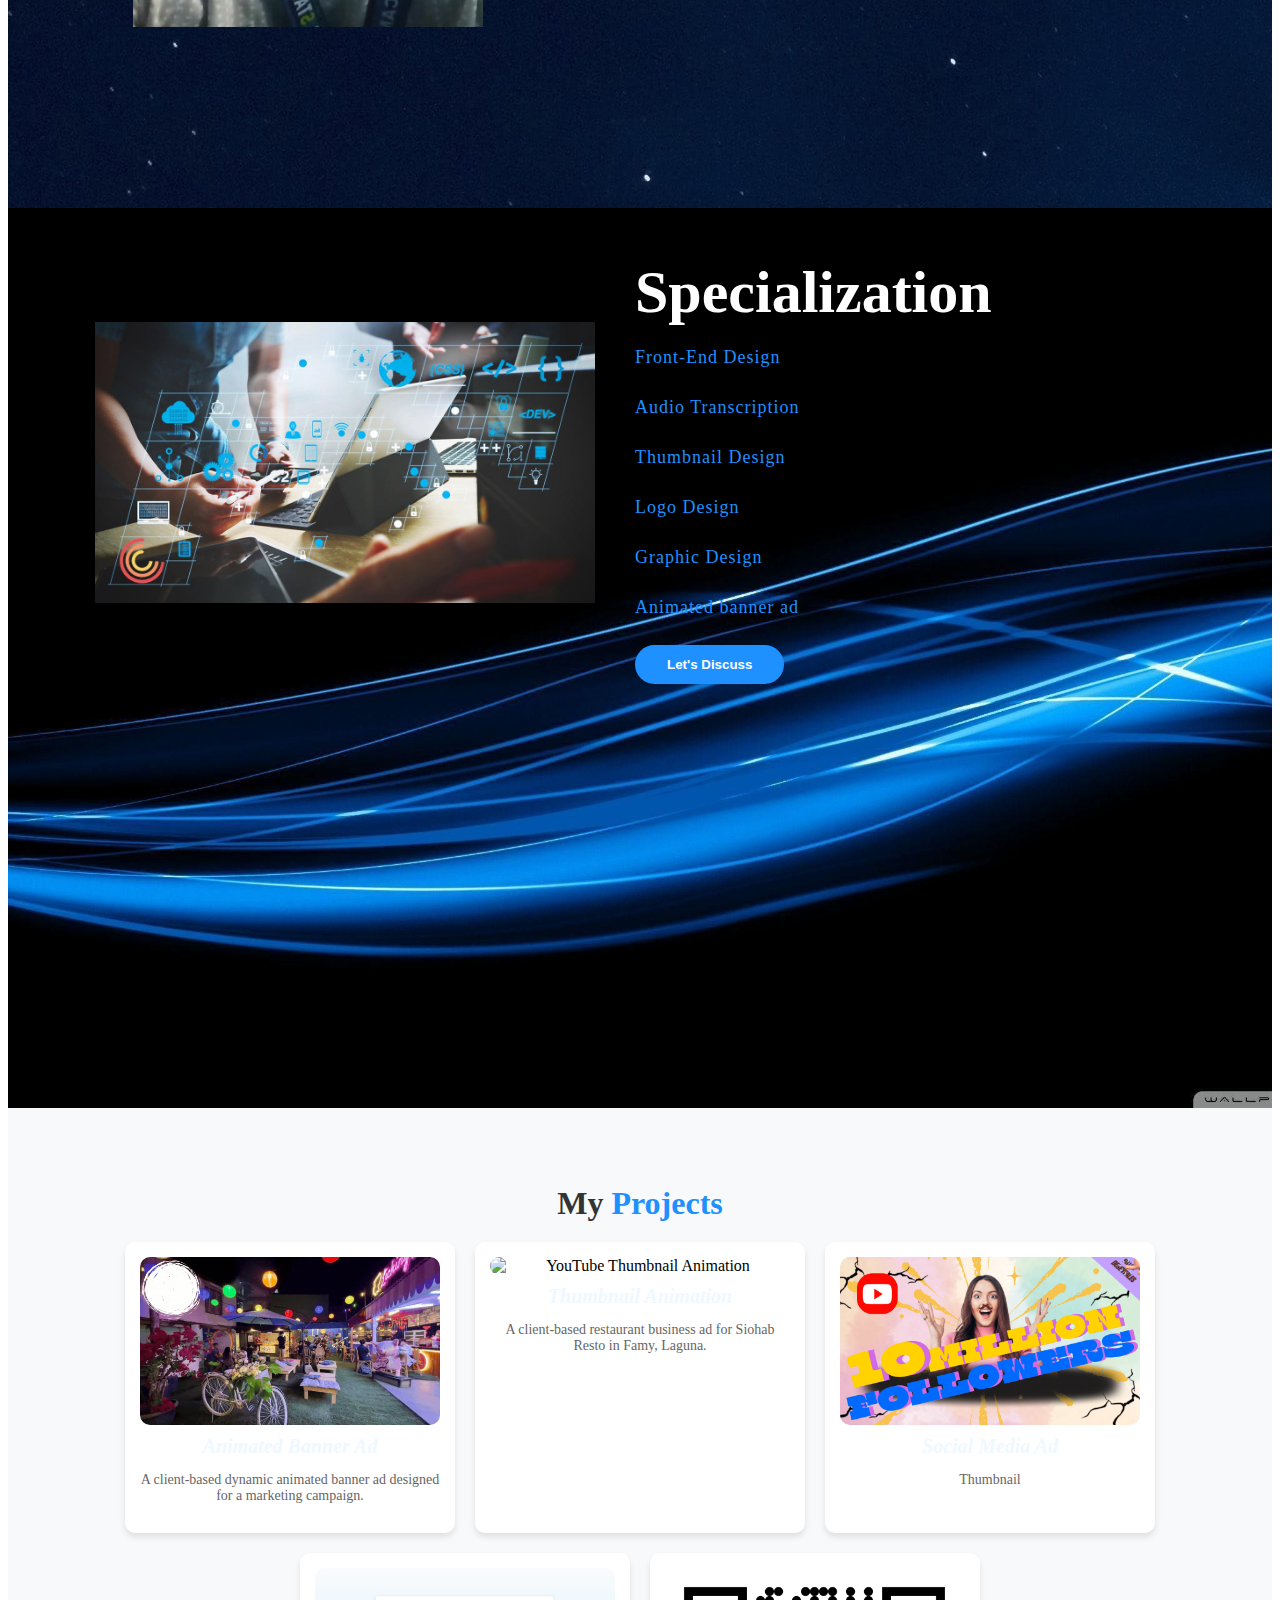
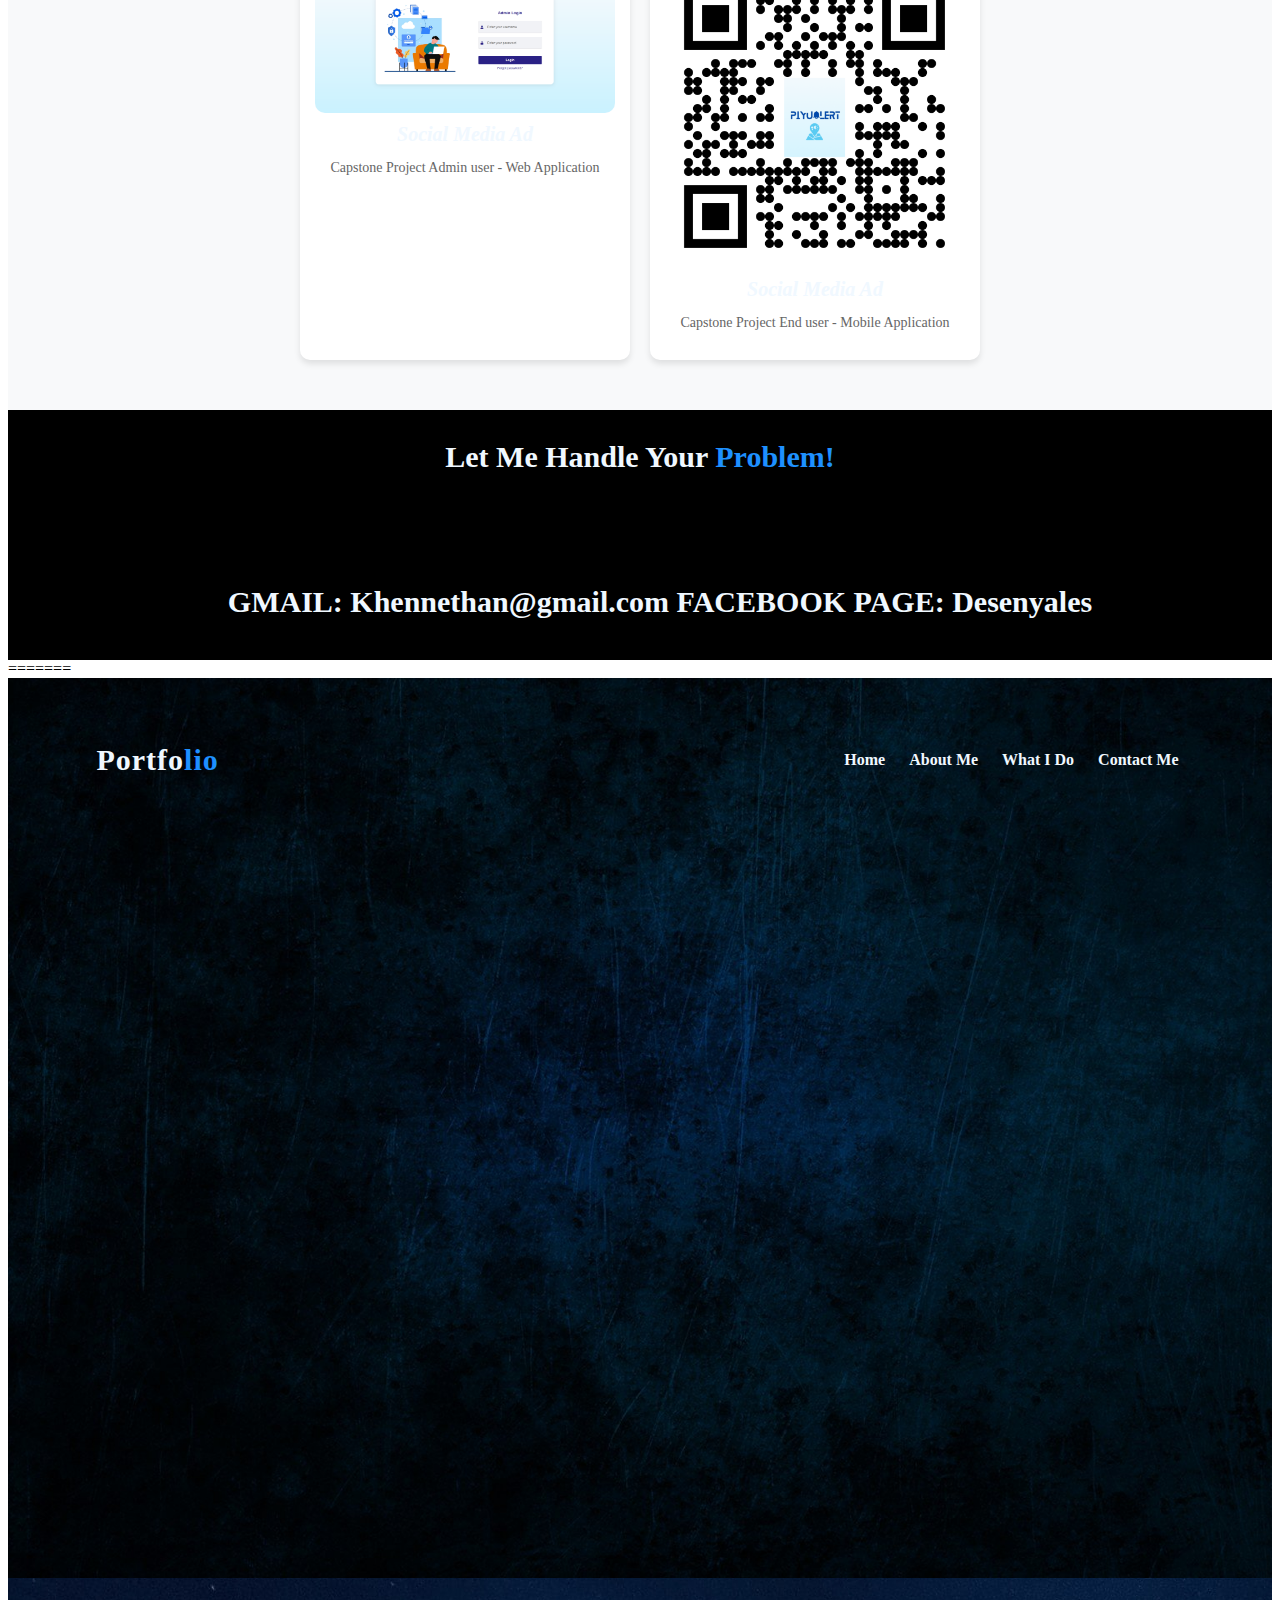
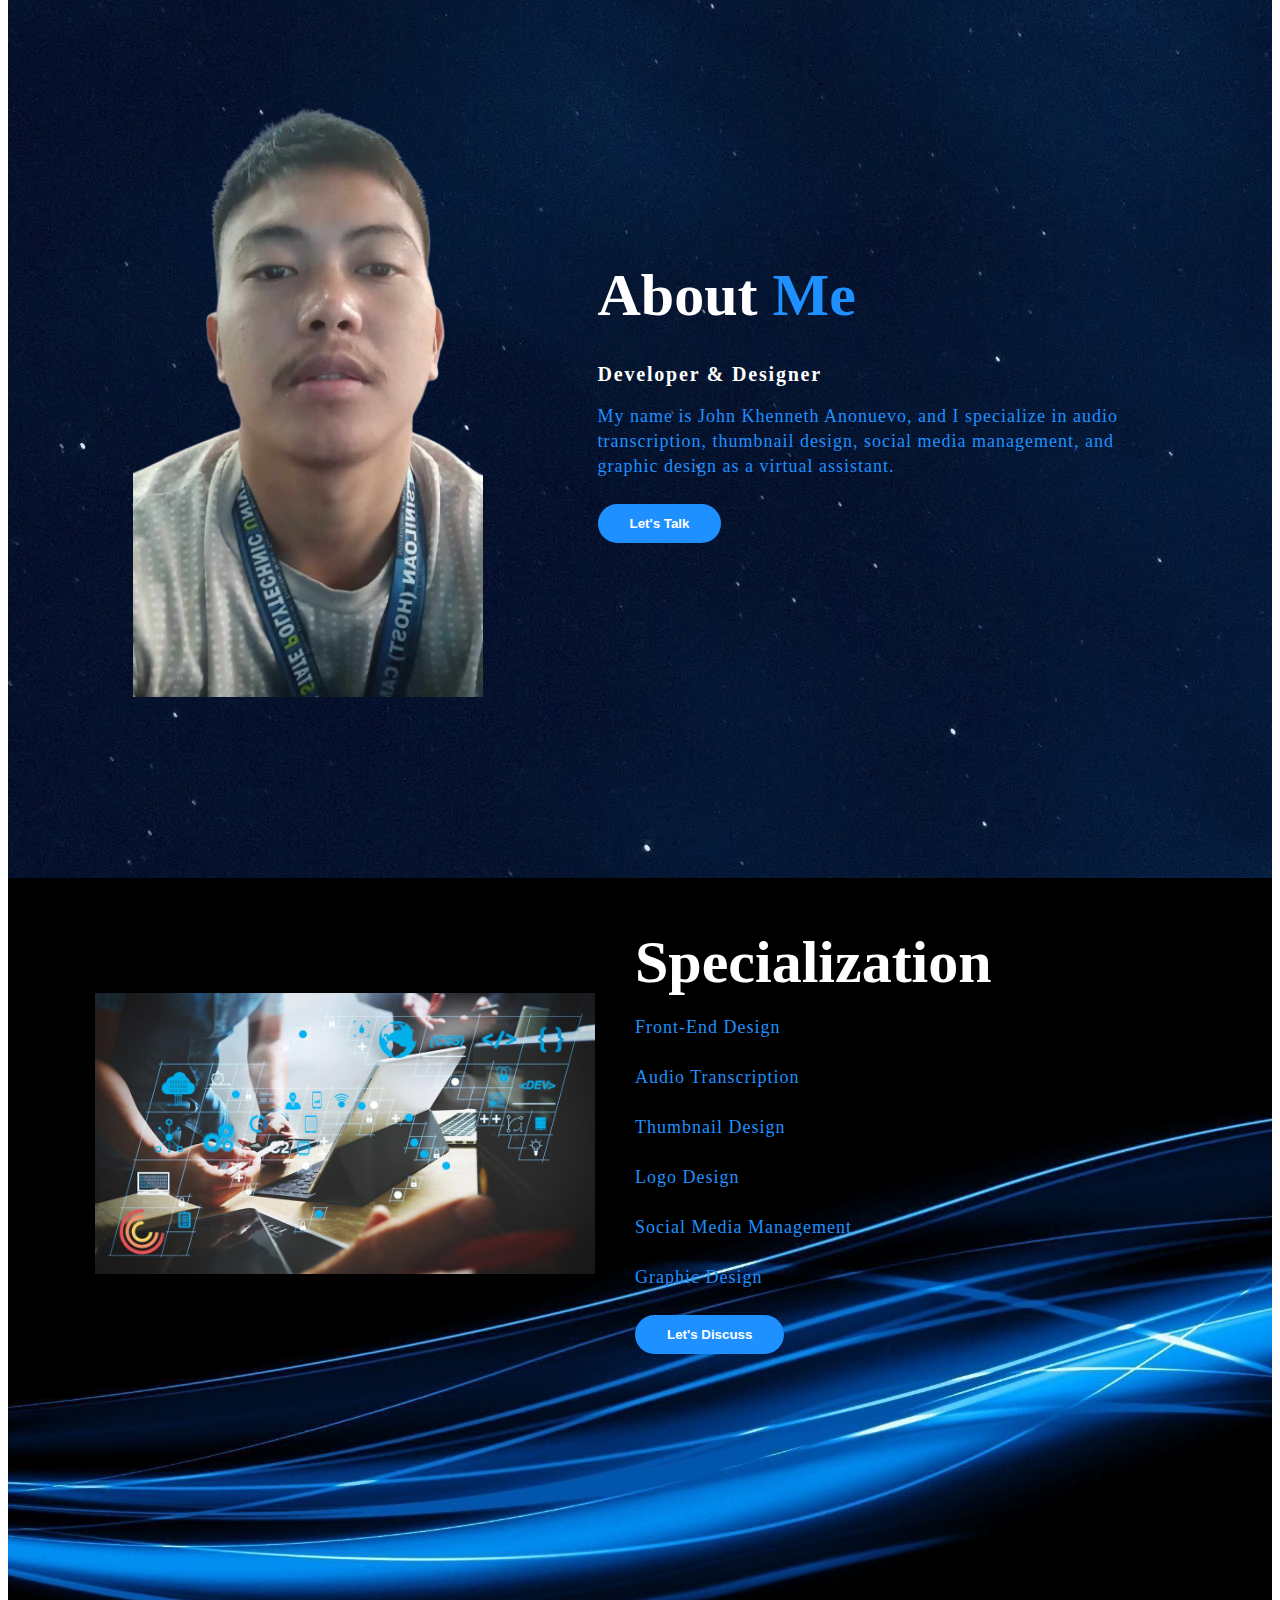
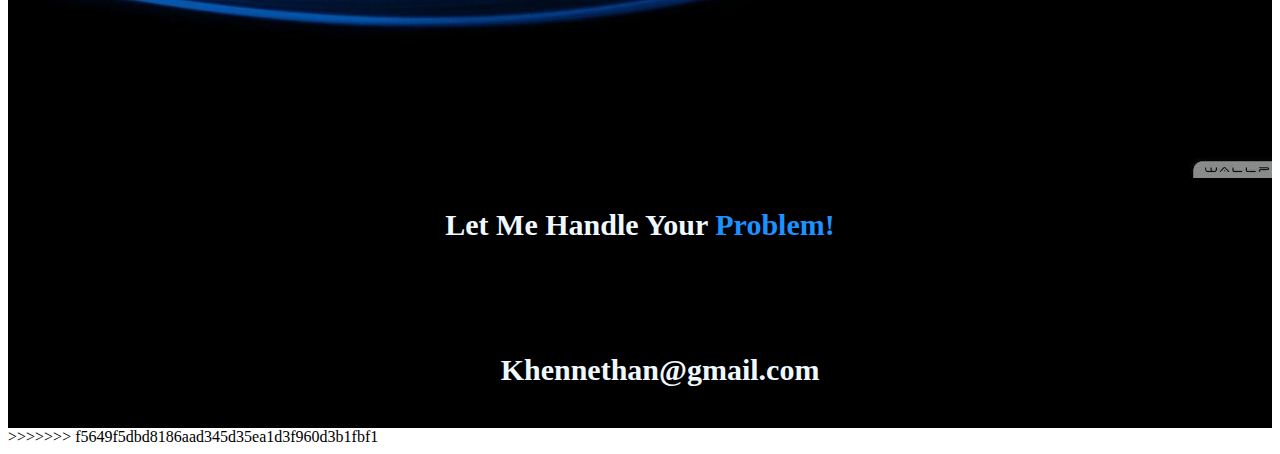
==== commit 4768e6e0: "Add files via upload" ====
--- a/index.html
+++ b/index.html
@@ -1,4 +1,3 @@
-<<<<<<< HEAD
 <!DOCTYPE html>
 <html lang="en">
     <head> 
@@ -115,84 +114,84 @@
         </div>
     </body>
 =======
-<!DOCTYPE html>
-<html lang="en">
-    <head> 
-        <meta name="viewport" content="width=device=width,initial-scale=1.0">  
-        <title>Portfolio Website</title>
-        <link rel="stylesheet" type="text/css" href="style.css">
-    </head>
-<body>
-    <!---page section strats--->
-    <div class="page">
-
-
-
-
-        <nav>
-            <h2 class="logo">Portfo<span>lio</span></h2>
-            <ul>
-                <li><a href ="#">Home</a></li>
-                <li><a href ="#about">About Me</a></li>
-                <li><a href ="#interest">What I Do</a></li>
-                <li><a href ="#contact">Contact Me</a></li>
-            </ul>
-        </nav>
-
-        <div class="content">
-            <h6>Hello, my name is</h6>
-            <h1>John Khenneth Anonuevo</h1>
-            <h3>I am your <span>Solution.</span></h3>
-            <div class="newslatter">
-
-            </div>
-        </div>
-    </div>
-<!----about section start---->
-<section class="about" id="about">
-    <div class="main">
-        <img src="img/kenetpicture.png">
-        <div class="about-text">
-            <h2>About <span>Me</span></h2>
-            <h5>Developer & Designer</h5>
-            <p>
-                My name is John Khenneth Anonuevo, and I specialize in audio transcription, thumbnail design, social media management, and graphic design as a virtual assistant.
-            </p>
-            <button type="button">Let's Talk</button>
-        </div>
-    </div>
-</section>
-<!--My interests-->
-   <section id="interest">
-        <div class="interest">
-            <div class="main">
-                <img src="img/qwe.jpg" alt="My Interests">
-                <div class="about-text">
-                    <h2>Specialization</h2>
-                    <p>Front-End Design</p>
-                    <p>Audio Transcription</p>
-                    <p>Thumbnail Design</p>
-                    <p>Logo Design</p>
-                    <p>Social Media Management</p>
-                    <p>Graphic Design</p>
-
-
-                    <button type="button">Let's Discuss</button>
-                </div>
-            </div>
-        </div>
-    </section>
-    <section id="contact">
-    <div class="contact-me">
-        <p>Let Me Handle Your <span>Problem!</span></p>
-            <nav>
-                <ul>
-<p>Khennethan@gmail.com
-            </p>               
-            </nav>
-    </div>
-</section>
-</div>
-</body>
+<!DOCTYPE html>
+<html lang="en">
+    <head> 
+        <meta name="viewport" content="width=device=width,initial-scale=1.0">  
+        <title>Portfolio Website</title>
+        <link rel="stylesheet" type="text/css" href="style.css">
+    </head>
+<body>
+    <!---page section strats--->
+    <div class="page">
+
+
+
+
+        <nav>
+            <h2 class="logo">Portfo<span>lio</span></h2>
+            <ul>
+                <li><a href ="#">Home</a></li>
+                <li><a href ="#about">About Me</a></li>
+                <li><a href ="#interest">What I Do</a></li>
+                <li><a href ="#contact">Contact Me</a></li>
+            </ul>
+        </nav>
+
+        <div class="content">
+            <h6>Hello, my name is</h6>
+            <h1>John Khenneth Anonuevo</h1>
+            <h3>I am your <span>Solution.</span></h3>
+            <div class="newslatter">
+
+            </div>
+        </div>
+    </div>
+<!----about section start---->
+<section class="about" id="about">
+    <div class="main">
+        <img src="img/kenetpicture.png">
+        <div class="about-text">
+            <h2>About <span>Me</span></h2>
+            <h5>Developer & Designer</h5>
+            <p>
+                My name is John Khenneth Anonuevo, and I specialize in audio transcription, thumbnail design, social media management, and graphic design as a virtual assistant.
+            </p>
+            <button type="button">Let's Talk</button>
+        </div>
+    </div>
+</section>
+<!--My interests-->
+   <section id="interest">
+        <div class="interest">
+            <div class="main">
+                <img src="img/qwe.jpg" alt="My Interests">
+                <div class="about-text">
+                    <h2>Specialization</h2>
+                    <p>Front-End Design</p>
+                    <p>Audio Transcription</p>
+                    <p>Thumbnail Design</p>
+                    <p>Logo Design</p>
+                    <p>Social Media Management</p>
+                    <p>Graphic Design</p>
+
+
+                    <button type="button">Let's Discuss</button>
+                </div>
+            </div>
+        </div>
+    </section>
+    <section id="contact">
+    <div class="contact-me">
+        <p>Let Me Handle Your <span>Problem!</span></p>
+            <nav>
+                <ul>
+<p>Khennethan@gmail.com
+            </p>               
+            </nav>
+    </div>
+</section>
+</div>
+</body>
 >>>>>>> f5649f5dbd8186aad345d35ea1d3f960d3b1fbf1
 </html>--- a/style.css
+++ b/style.css
@@ -768,720 +768,720 @@
     max-width: 100%;
 }
 =======
-*{
-    padding: 0;
-    margin: 0;
-    font-family: 'Josefin Sans' , sans-serif;
-    box-sizing: border-box;
-}
-.page{
-    height: 100vh;
-    width: 100%;
-    background-image: url(img/backgrund.jpg);
-    background-size: cover;
-    background-position: center;
-}
-nav{
-    display: flex;
-    align-items: center;
-    justify-content: space-between;
-    padding-top: 40px;
-    padding-left: 7%;
-    padding-right: 7%;
-}
-.logo{
-    color: aliceblue;
-    font-size: 30px;
-    letter-spacing: 1px;
-    cursor: pointer;
-}
-span{
-    color: dodgerblue;
-}
-nav ul li{
-    list-style-type: none;
-    display: inline-block;
-    
-}
-nav ul li a{
-    display: inline-block;
-    color:aliceblue;
-    padding: 5px 5px;
-    margin-left: 10px;
-    text-decoration:none;
-    font-weight: bold;
-    text-transform: capitalize;
-}
-nav ul li a:hover{
-    color: dodgerblue;
-    transition: .4s;
-}
-.btn{
-    background-color: dodgerblue;
-    color:aliceblue;
-    text-decoration:none;
-    border: 2px solid transparent;
-    font-weight: bold;
-    padding: 6px 20px;
-    border-radius: 13px;
-    transition: transform .4s;
-}
-.btn:hover{
-    transform: scale(1.1);
-}
-.content{
-    position: absolute;
-    top: 50%;
-    left: 27%;
-    transform: translateY(-50%);
-}
-h1{
-    color:aliceblue;
-    margin: 20px 0px 20px;
-    font-size: 75px;
-}
-
-h1:hover{
-    color: dodgerblue;
-    transition: .4s;
-}
-h3{
-    color: aliceblue;
-    font-style: italic;
-    font-size: 25px;
-    margin-bottom:30px;
-}
-span{
-    color: dodgerblue;
-}
-h6{
-    color:dodgerblue;
-    letter-spacing: 2px;
-    font-size: 20px;
-}
-.newslatter form{
-    width: 380px;
-    max-width: 100%;
-    position: relative;
-}
-.newslatter form input:first-child{
-    display: inline-block;
-    width: 100%;
-    padding: 10px 130px 10px 15px;
-    border: 2px solid dodgerblue;
-    outline: none;
-    border-radius: 30px;
-}
-.newslatter form input:last-child{
-    position: absolute;
-    display: inline-block;
-    font-weight: bold;
-    outline: none;
-    border: none;
-    padding: 7px 20px;
-    border-radius: 14px;
-    margin-left: 5px;
-    background-color:dodgerblue;
-    color:aliceblue;
-    box-shadow: 0px 0px 5px #000, 0px 0px 15px #858585;
-    top: 5px;
-    right: 6px;
-}
-.newslatter form input:last-child:hover{
-    transform: scale(1.02) ;
-}
-.about{
-    height: 100vh;
-    width: 100%;
-    background-image: url(img/adelin-preda--tOr_T4qTpQ-unsplash.jpg);
-    background-size:auto;
-    background-position: center;
-}
-.interest img{
-    height: auto;
-    width: 500px;
-    margin-top: 10%;
-    margin-bottom: 12%;
-}
-.about img{
-    height: auto;
-    width: 350px;
-    margin-bottom: 12%;
-}
-.about-text{
-    width: 550px;
-    margin-bottom: 5%;
-}
-.main{
-    width: 1130px;
-    max-width: 95%;
-    margin: 0 auto;
-    display: flex;
-    align-items: center;
-    justify-content: space-around;
-}
-.about-text h2{
-    color: white;
-    font-size: 60px;
-    text-transform: capitalize;
-    margin-bottom: 10px;
-}
-
-.about-text h5{
-    color: white;
-    letter-spacing: 1.8px;
-    font-size: 20px;
-    margin-bottom: 10px;
-    text-transform: capitalize;
-}
-.about-text p{
-    color: dodgerblue;
-    letter-spacing: 1px;
-    line-height: 25px;
-    font-size: 18px;
-    margin-bottom: 25px;
-}
-button{
-    background-color: dodgerblue;
-    color: white;
-    text-decoration: none;
-    border: 2px solid transparent;
-    font-weight: bold;
-    padding: 10px 30px;
-    border-radius: 20px;
-    transition: .4s;
-}
-button:hover{
-    background-color: transparent;
-    border: 2px solid dodgerblue;
-    cursor: pointer;
-}
-.interest{
-    height: 100vh;
-    width: 100%;
-    background-image: url(img/bk3.jpg);
-    background-size: cover;
-    background-position: center;   
-}
-.title h2{
-    color: white;
-    font-size: 50px;
-    width: 800px;
-    margin: 30px auto;
-    text-align: center;
-    
-}
-.box{
-    display:flex;
-    justify-content:center;
-    align-items: center;
-    min-height: 40px;
-}
-.card{
-    height: 200px;
-    width: 335px;
-    padding: 20px 35px;
-    background-color: #191919;
-    border-radius: 20px;
-    margin: 15px;
-    position: relative;
-    overflow: hidden;
-    text-align: center;
-}
-h4{
-    color: white;
-    font-size: 20px;
-    margin-bottom: 10px;
-
-}
-.pra p{
-    color: dodgerblue;
-    font-size: 15px;
-    font-style: italic;
-    line-height: 18px;
-    margin-bottom: 23px;
-}
-.card .button{
-    background-color: dodgerblue;
-    color: white;
-    text-decoration: none;
-    border: 2px solid transparent;
-    font-weight: bold;
-    padding: 5px 30px;
-    border-radius: 20px;
-    transition: .4s;
-}
-.card .button:hover{
-    background-color: transparent;
-    border: 2px solid dodgerblue;
-    cursor: pointer;
-}
-.contact-me{
-    width: 100%;
-    height: 250px;
-    background-color:black;
-    display: flex;
-    align-items: center;
-    flex-direction: column;
-    justify-content: center;
-}
-.contact-me p{
-    color: aliceblue;
-    font-size: 30px;
-    font-weight: bold;
-    margin-bottom: 25px;
-}
-.contact-me .button-two{
-    background-color: dodgerblue;
-    color: white;
-    text-decoration: none;
-    border: 2px solid transparent;
-    font-weight: bold;
-    padding: 5px 30px;
-    border-radius: 20px;
-    transition: .4s;
-}
-.contact-me .button-two:hover{
-    background-color: transparent;
-    border: 2px solid dodgerblue;
-    cursor: pointer;
-}
-@media screen and (max-width: 850px){
-    .content h1{
-    margin: 15px 0px 15px;
-    font-size: 50px;
-    } 
-    nav li {
-        font-size: 13px;
-    }
-    .logo{
-        color: aliceblue;
-        font-size: 20px;
-        letter-spacing: 0.5px;
-        cursor: pointer;
-    }
-    .btn{
-        border: 1px solid transparent;
-        font-weight: bold;
-        font-size: 10px;
-        padding: 2px 10px;
-        border-radius: 7px;
-        transition: transform .4s;
-    }
-    .btn:hover{
-        transform: scale(1.1);
-    }
-    .about img{
-        height: auto;
-        width: 350px;
-        margin-bottom: 12%;
-    }
-    .about-text{
-        width: 300px;
-    }
-    .about-text h2{
-        color: white;
-        font-size: 50px;
-        margin-top: 30px;
-        text-transform: capitalize;
-        margin-bottom: 10px;
-    }
-    .about-text h5{
-        color: white;
-        letter-spacing: 1.8px;
-        font-size: 20px;
-        margin-bottom: 7px;
-        text-transform: capitalize;
-    }
-    .about-text p{
-        color: dodgerblue;
-        letter-spacing: .5px;
-        line-height: 19px;
-        font-size: 16px;
-        margin-bottom: 20px;
-    }
-    .title h2{
-        color: white;
-        font-size: 50px;
-        width: 700px;
-        margin: 20px auto;
-        text-align: middle;
-        
-    }
-}
-@media screen and (max-width: 670px){
-    
-    .content h1{
-        margin: 5px 0px 5px;
-        font-size: 25px;
-    }
-    
-    h1:hover{
-        color: dodgerblue;
-        transition: .4s;
-    }
-    h3{
-        color: aliceblue;
-        font-style: italic;
-        font-size: 14px;
-        margin-bottom:30px;
-    }
-    span{
-        color: dodgerblue;
-    }
-    h6{
-        color:dodgerblue;
-        letter-spacing: 1px;
-        font-size: 15px;
-    }
-    .newslatter form{
-        width: 200px;
-        max-width: 100%;
-        position: relative;
-    }
-    .newslatter form input:first-child{
-        display: inline-block;
-        width: 100%;
-        font-size: 10px;
-        padding: 4px 8px 4px 6px;
-        border: 2px solid dodgerblue;
-        outline: none;
-        border-radius: 30px;
-    }
-    .newslatter form input:last-child{
-        position: absolute;
-        display: inline-block;
-        font-weight: bold;
-        font-size: 10px;
-        outline: none;
-        border: none;
-        padding: 2.7px 12px;
-        border-radius: 14px;
-        margin-left: 8px;
-        background-color:dodgerblue;
-        color:aliceblue;
-        box-shadow: 0px 0px 2px #000, 0px 0px 15px #858585;
-        top: 3px;
-        right: 3px;
-    }
-    .newslatter form input:last-child:hover{
-        transform: scale(1.02) ;
-    }
-    nav li {
-        font-size: 8px;
-        
-    }
-    .logo{
-        color: aliceblue;
-        font-size: 10px;
-        letter-spacing: 0.5px;
-        cursor: pointer;
-    }
-    .btn{
-        border: 1px solid transparent;
-        font-weight: bold;
-        font-size: 7px;
-        padding: 2px 7px;
-        border-radius: 5px;
-        transition: transform .4s;
-    }
-    .btn:hover{
-        transform: scale(1.1);
-    }
-    .about img{
-        height: auto;
-        width: 250px;
-        margin-bottom: 10%;
-    }
-    .about-text{
-        width: 250px;
-    }
-    .about-text h2{
-        color: white;
-        font-size: 30px;
-        margin-top: 15px;
-        text-transform: capitalize;
-        margin-bottom: 10px;
-    }
-    .about-text h5{
-        color: white;
-        letter-spacing: 1.8px;
-        font-size: 15px;
-        margin-bottom: 7px;
-        text-transform: capitalize;
-    }
-    .about-text p{
-        color: dodgerblue;
-        letter-spacing: .5px;
-        line-height: 15px;
-        font-size: 12px;
-        margin-bottom: 25px;
-    }
-    button{
-        background-color: dodgerblue;
-        color: white;
-        text-decoration: none;
-        border: 2px solid transparent;
-        font-weight: bold;
-        padding: 6px 18px;
-        border-radius: 20px;
-        transition: .4s;
-    }
-    .title h2{
-        color: white;
-        font-size: 30px;
-        width: 500px;
-        
-        margin: 15px auto;
-        text-align: middle;
-        
-    }
-    .contact-me p{
-        color: aliceblue;
-        font-size: 15px;
-        font-weight: bold;
-        margin-bottom: 25px;
-    }
-    .card{
-        height: 280px;
-        width: 215px;
-        padding: 20px 35px;
-        background-color: #191919;
-        border-radius: 15px;
-        margin: 10px;
-        position: relative;
-        overflow: hidden;
-        text-align: left;
-    }
-    h4{
-        color: white;
-        font-size: 15px;
-        margin-bottom: 10px;
-    
-    }
-    .pra p{
-        color: dodgerblue;
-        font-size: 14px;
-        font-style: italic;
-        line-height: 16px;
-        margin-bottom: 20px;
-    }
-    .card .button{
-        background-color: dodgerblue;
-        color: white;
-        text-decoration: none;
-        border: 2px solid transparent;
-        font-weight: bold;
-        padding: 4px 10px;
-        border-radius: 20px;
-        transition: .4s;
-    }
-    .contact-me p{
-        color: aliceblue;
-        font-size: 12px;
-        font-weight: bold;
-        margin-bottom: 25px;
-    }
-    .contact-me .button-two{
-        background-color: dodgerblue;
-        color: white;
-        text-decoration: none;
-        border: 2px solid transparent;
-        font-weight: bold;
-        padding: 5px 25px;
-        border-radius: 20px;
-        transition: .4s;
-    }
-}
-@media screen and (max-width: 520px){
-    .content{
-
-        margin-top: 80px;
-        left:10%;
-    }
-    .content h1{
-        margin: 5px 0px 5px;
-        font-size: 25px;
-    }
-    
-    h1:hover{
-        color: dodgerblue;
-        transition: .4s;
-    }
-    h3{
-        color: aliceblue;
-        font-style: italic;
-        font-size: 15px;
-        margin-bottom:20px;
-    }
-    span{
-        color: dodgerblue;
-    }
-    h6{
-        color:dodgerblue;
-        letter-spacing: 1px;
-        font-size: 13px;
-    }
-    .newslatter form{
-        width: 200px;
-        max-width: 100%;
-        position: relative;
-    }
-    .newslatter form input:first-child{
-        display: inline-block;
-        width: 100%;
-        font-size: 10px;
-        padding: 4px 8px 4px 6px;
-        border: 2px solid dodgerblue;
-        outline: none;
-        border-radius: 30px;
-    }
-    .newslatter form input:last-child{
-        position: absolute;
-        display: inline-block;
-        font-weight: bold;
-        font-size: 10px;
-        outline: none;
-        border: none;
-        padding: 2.7px 12px;
-        border-radius: 14px;
-        margin-left: 8px;
-        background-color:dodgerblue;
-        color:aliceblue;
-        box-shadow: 0px 0px 2px #000, 0px 0px 15px #858585;
-        top: 3px;
-        right: 3px;
-    }
-    .newslatter form input:last-child:hover{
-        transform: scale(1.02) ;
-    }
-    nav li {
-        font-size: 13px;
-        display: block;
-        width: 90%;
-        margin: 5px;   
-    }
-    nav{
-        top: 0;
-    }
-    .logo{
-        display:none;
-    }
-    .btn{
-        border: 1px solid transparent;
-        font-size: 15px;
-        font-style: bold;
-        padding: 2px 20px;
-        border-radius: 25px;
-        transition: transform .4s;
-    }
-    .btn:hover{
-        transform: scale(1.1);
-    }
-    .about img{
-        height: auto;
-        width: 100px;
-        margin-bottom: 10%;
-    }
-    .about-text{
-        width: 180px;
-    }
-    .about-text h2{
-        color: white;
-        font-size: 20px;
-        margin-top: 15px;
-        text-transform: capitalize;
-        margin-bottom: 5px;
-    }
-    .about-text h5{
-        color: white;
-        letter-spacing: 1.2px;
-        font-size: 12px;
-        margin-bottom: 7px;
-        text-transform: capitalize;
-    }
-    .about-text p{
-        color: dodgerblue;
-        letter-spacing: .5px;
-        line-height: 12px;
-        font-size: 10px;
-        margin-bottom: 25px;
-    }
-    button{
-        background-color: dodgerblue;
-        color: white;
-        text-decoration: none;
-        border: 2px solid transparent;
-        font-weight: bold;
-        padding: 2px 10px;
-        border-radius: 20px;
-        transition: .4s;
-    }
-    .title h2{
-        color: white;
-        font-size: 20px;
-        width: 200px;
-        margin-top: 10px;
-        text-align: middle;
-        
-    }
-    .contact-me p{
-        color: aliceblue;
-        font-size: 15px;
-        font-weight: bold;
-        margin-bottom: 25px;
-    }
-    .card{
-        height: 280px;
-        width: 215px;
-        padding: 20px 35px;
-        background-color: #191919;
-        border-radius: 15px;
-        margin: 10px;
-        position: relative;
-        overflow: hidden;
-        text-align: left;
-    }
-    h4{
-        color: white;
-        font-size: 15px;
-        margin-bottom: 10px;
-    
-    }
-    .pra p{
-        color: dodgerblue;
-        font-size: 14px;
-        font-style: italic;
-        line-height: 16px;
-        margin-bottom: 20px;
-    }
-    .card .button{
-        background-color: dodgerblue;
-        color: white;
-        text-decoration: none;
-        border: 2px solid transparent;
-        font-weight: bold;
-        padding: 4px 10px;
-        border-radius: 20px;
-        transition: .4s;
-    }
-    .contact-me p{
-        color: aliceblue;
-        font-size: 13px;
-        font-weight: bold;
-        text-align: center;
-        margin-bottom: 15px;
-        width:114px;
-    }
-    .contact-me .button-two{
-        background-color: dodgerblue;
-        color: white;
-        text-decoration: none;
-        border: 2px solid transparent;
-        font-weight: bold;
-        padding: 5px 25px;
-        border-radius: 20px;
-        transition: .4s;
-    }
+*{
+    padding: 0;
+    margin: 0;
+    font-family: 'Josefin Sans' , sans-serif;
+    box-sizing: border-box;
+}
+.page{
+    height: 100vh;
+    width: 100%;
+    background-image: url(img/backgrund.jpg);
+    background-size: cover;
+    background-position: center;
+}
+nav{
+    display: flex;
+    align-items: center;
+    justify-content: space-between;
+    padding-top: 40px;
+    padding-left: 7%;
+    padding-right: 7%;
+}
+.logo{
+    color: aliceblue;
+    font-size: 30px;
+    letter-spacing: 1px;
+    cursor: pointer;
+}
+span{
+    color: dodgerblue;
+}
+nav ul li{
+    list-style-type: none;
+    display: inline-block;
+    
+}
+nav ul li a{
+    display: inline-block;
+    color:aliceblue;
+    padding: 5px 5px;
+    margin-left: 10px;
+    text-decoration:none;
+    font-weight: bold;
+    text-transform: capitalize;
+}
+nav ul li a:hover{
+    color: dodgerblue;
+    transition: .4s;
+}
+.btn{
+    background-color: dodgerblue;
+    color:aliceblue;
+    text-decoration:none;
+    border: 2px solid transparent;
+    font-weight: bold;
+    padding: 6px 20px;
+    border-radius: 13px;
+    transition: transform .4s;
+}
+.btn:hover{
+    transform: scale(1.1);
+}
+.content{
+    position: absolute;
+    top: 50%;
+    left: 27%;
+    transform: translateY(-50%);
+}
+h1{
+    color:aliceblue;
+    margin: 20px 0px 20px;
+    font-size: 75px;
+}
+
+h1:hover{
+    color: dodgerblue;
+    transition: .4s;
+}
+h3{
+    color: aliceblue;
+    font-style: italic;
+    font-size: 25px;
+    margin-bottom:30px;
+}
+span{
+    color: dodgerblue;
+}
+h6{
+    color:dodgerblue;
+    letter-spacing: 2px;
+    font-size: 20px;
+}
+.newslatter form{
+    width: 380px;
+    max-width: 100%;
+    position: relative;
+}
+.newslatter form input:first-child{
+    display: inline-block;
+    width: 100%;
+    padding: 10px 130px 10px 15px;
+    border: 2px solid dodgerblue;
+    outline: none;
+    border-radius: 30px;
+}
+.newslatter form input:last-child{
+    position: absolute;
+    display: inline-block;
+    font-weight: bold;
+    outline: none;
+    border: none;
+    padding: 7px 20px;
+    border-radius: 14px;
+    margin-left: 5px;
+    background-color:dodgerblue;
+    color:aliceblue;
+    box-shadow: 0px 0px 5px #000, 0px 0px 15px #858585;
+    top: 5px;
+    right: 6px;
+}
+.newslatter form input:last-child:hover{
+    transform: scale(1.02) ;
+}
+.about{
+    height: 100vh;
+    width: 100%;
+    background-image: url(img/adelin-preda--tOr_T4qTpQ-unsplash.jpg);
+    background-size:auto;
+    background-position: center;
+}
+.interest img{
+    height: auto;
+    width: 500px;
+    margin-top: 10%;
+    margin-bottom: 12%;
+}
+.about img{
+    height: auto;
+    width: 350px;
+    margin-bottom: 12%;
+}
+.about-text{
+    width: 550px;
+    margin-bottom: 5%;
+}
+.main{
+    width: 1130px;
+    max-width: 95%;
+    margin: 0 auto;
+    display: flex;
+    align-items: center;
+    justify-content: space-around;
+}
+.about-text h2{
+    color: white;
+    font-size: 60px;
+    text-transform: capitalize;
+    margin-bottom: 10px;
+}
+
+.about-text h5{
+    color: white;
+    letter-spacing: 1.8px;
+    font-size: 20px;
+    margin-bottom: 10px;
+    text-transform: capitalize;
+}
+.about-text p{
+    color: dodgerblue;
+    letter-spacing: 1px;
+    line-height: 25px;
+    font-size: 18px;
+    margin-bottom: 25px;
+}
+button{
+    background-color: dodgerblue;
+    color: white;
+    text-decoration: none;
+    border: 2px solid transparent;
+    font-weight: bold;
+    padding: 10px 30px;
+    border-radius: 20px;
+    transition: .4s;
+}
+button:hover{
+    background-color: transparent;
+    border: 2px solid dodgerblue;
+    cursor: pointer;
+}
+.interest{
+    height: 100vh;
+    width: 100%;
+    background-image: url(img/bk3.jpg);
+    background-size: cover;
+    background-position: center;   
+}
+.title h2{
+    color: white;
+    font-size: 50px;
+    width: 800px;
+    margin: 30px auto;
+    text-align: center;
+    
+}
+.box{
+    display:flex;
+    justify-content:center;
+    align-items: center;
+    min-height: 40px;
+}
+.card{
+    height: 200px;
+    width: 335px;
+    padding: 20px 35px;
+    background-color: #191919;
+    border-radius: 20px;
+    margin: 15px;
+    position: relative;
+    overflow: hidden;
+    text-align: center;
+}
+h4{
+    color: white;
+    font-size: 20px;
+    margin-bottom: 10px;
+
+}
+.pra p{
+    color: dodgerblue;
+    font-size: 15px;
+    font-style: italic;
+    line-height: 18px;
+    margin-bottom: 23px;
+}
+.card .button{
+    background-color: dodgerblue;
+    color: white;
+    text-decoration: none;
+    border: 2px solid transparent;
+    font-weight: bold;
+    padding: 5px 30px;
+    border-radius: 20px;
+    transition: .4s;
+}
+.card .button:hover{
+    background-color: transparent;
+    border: 2px solid dodgerblue;
+    cursor: pointer;
+}
+.contact-me{
+    width: 100%;
+    height: 250px;
+    background-color:black;
+    display: flex;
+    align-items: center;
+    flex-direction: column;
+    justify-content: center;
+}
+.contact-me p{
+    color: aliceblue;
+    font-size: 30px;
+    font-weight: bold;
+    margin-bottom: 25px;
+}
+.contact-me .button-two{
+    background-color: dodgerblue;
+    color: white;
+    text-decoration: none;
+    border: 2px solid transparent;
+    font-weight: bold;
+    padding: 5px 30px;
+    border-radius: 20px;
+    transition: .4s;
+}
+.contact-me .button-two:hover{
+    background-color: transparent;
+    border: 2px solid dodgerblue;
+    cursor: pointer;
+}
+@media screen and (max-width: 850px){
+    .content h1{
+    margin: 15px 0px 15px;
+    font-size: 50px;
+    } 
+    nav li {
+        font-size: 13px;
+    }
+    .logo{
+        color: aliceblue;
+        font-size: 20px;
+        letter-spacing: 0.5px;
+        cursor: pointer;
+    }
+    .btn{
+        border: 1px solid transparent;
+        font-weight: bold;
+        font-size: 10px;
+        padding: 2px 10px;
+        border-radius: 7px;
+        transition: transform .4s;
+    }
+    .btn:hover{
+        transform: scale(1.1);
+    }
+    .about img{
+        height: auto;
+        width: 350px;
+        margin-bottom: 12%;
+    }
+    .about-text{
+        width: 300px;
+    }
+    .about-text h2{
+        color: white;
+        font-size: 50px;
+        margin-top: 30px;
+        text-transform: capitalize;
+        margin-bottom: 10px;
+    }
+    .about-text h5{
+        color: white;
+        letter-spacing: 1.8px;
+        font-size: 20px;
+        margin-bottom: 7px;
+        text-transform: capitalize;
+    }
+    .about-text p{
+        color: dodgerblue;
+        letter-spacing: .5px;
+        line-height: 19px;
+        font-size: 16px;
+        margin-bottom: 20px;
+    }
+    .title h2{
+        color: white;
+        font-size: 50px;
+        width: 700px;
+        margin: 20px auto;
+        text-align: middle;
+        
+    }
+}
+@media screen and (max-width: 670px){
+    
+    .content h1{
+        margin: 5px 0px 5px;
+        font-size: 25px;
+    }
+    
+    h1:hover{
+        color: dodgerblue;
+        transition: .4s;
+    }
+    h3{
+        color: aliceblue;
+        font-style: italic;
+        font-size: 14px;
+        margin-bottom:30px;
+    }
+    span{
+        color: dodgerblue;
+    }
+    h6{
+        color:dodgerblue;
+        letter-spacing: 1px;
+        font-size: 15px;
+    }
+    .newslatter form{
+        width: 200px;
+        max-width: 100%;
+        position: relative;
+    }
+    .newslatter form input:first-child{
+        display: inline-block;
+        width: 100%;
+        font-size: 10px;
+        padding: 4px 8px 4px 6px;
+        border: 2px solid dodgerblue;
+        outline: none;
+        border-radius: 30px;
+    }
+    .newslatter form input:last-child{
+        position: absolute;
+        display: inline-block;
+        font-weight: bold;
+        font-size: 10px;
+        outline: none;
+        border: none;
+        padding: 2.7px 12px;
+        border-radius: 14px;
+        margin-left: 8px;
+        background-color:dodgerblue;
+        color:aliceblue;
+        box-shadow: 0px 0px 2px #000, 0px 0px 15px #858585;
+        top: 3px;
+        right: 3px;
+    }
+    .newslatter form input:last-child:hover{
+        transform: scale(1.02) ;
+    }
+    nav li {
+        font-size: 8px;
+        
+    }
+    .logo{
+        color: aliceblue;
+        font-size: 10px;
+        letter-spacing: 0.5px;
+        cursor: pointer;
+    }
+    .btn{
+        border: 1px solid transparent;
+        font-weight: bold;
+        font-size: 7px;
+        padding: 2px 7px;
+        border-radius: 5px;
+        transition: transform .4s;
+    }
+    .btn:hover{
+        transform: scale(1.1);
+    }
+    .about img{
+        height: auto;
+        width: 250px;
+        margin-bottom: 10%;
+    }
+    .about-text{
+        width: 250px;
+    }
+    .about-text h2{
+        color: white;
+        font-size: 30px;
+        margin-top: 15px;
+        text-transform: capitalize;
+        margin-bottom: 10px;
+    }
+    .about-text h5{
+        color: white;
+        letter-spacing: 1.8px;
+        font-size: 15px;
+        margin-bottom: 7px;
+        text-transform: capitalize;
+    }
+    .about-text p{
+        color: dodgerblue;
+        letter-spacing: .5px;
+        line-height: 15px;
+        font-size: 12px;
+        margin-bottom: 25px;
+    }
+    button{
+        background-color: dodgerblue;
+        color: white;
+        text-decoration: none;
+        border: 2px solid transparent;
+        font-weight: bold;
+        padding: 6px 18px;
+        border-radius: 20px;
+        transition: .4s;
+    }
+    .title h2{
+        color: white;
+        font-size: 30px;
+        width: 500px;
+        
+        margin: 15px auto;
+        text-align: middle;
+        
+    }
+    .contact-me p{
+        color: aliceblue;
+        font-size: 15px;
+        font-weight: bold;
+        margin-bottom: 25px;
+    }
+    .card{
+        height: 280px;
+        width: 215px;
+        padding: 20px 35px;
+        background-color: #191919;
+        border-radius: 15px;
+        margin: 10px;
+        position: relative;
+        overflow: hidden;
+        text-align: left;
+    }
+    h4{
+        color: white;
+        font-size: 15px;
+        margin-bottom: 10px;
+    
+    }
+    .pra p{
+        color: dodgerblue;
+        font-size: 14px;
+        font-style: italic;
+        line-height: 16px;
+        margin-bottom: 20px;
+    }
+    .card .button{
+        background-color: dodgerblue;
+        color: white;
+        text-decoration: none;
+        border: 2px solid transparent;
+        font-weight: bold;
+        padding: 4px 10px;
+        border-radius: 20px;
+        transition: .4s;
+    }
+    .contact-me p{
+        color: aliceblue;
+        font-size: 12px;
+        font-weight: bold;
+        margin-bottom: 25px;
+    }
+    .contact-me .button-two{
+        background-color: dodgerblue;
+        color: white;
+        text-decoration: none;
+        border: 2px solid transparent;
+        font-weight: bold;
+        padding: 5px 25px;
+        border-radius: 20px;
+        transition: .4s;
+    }
+}
+@media screen and (max-width: 520px){
+    .content{
+
+        margin-top: 80px;
+        left:10%;
+    }
+    .content h1{
+        margin: 5px 0px 5px;
+        font-size: 25px;
+    }
+    
+    h1:hover{
+        color: dodgerblue;
+        transition: .4s;
+    }
+    h3{
+        color: aliceblue;
+        font-style: italic;
+        font-size: 15px;
+        margin-bottom:20px;
+    }
+    span{
+        color: dodgerblue;
+    }
+    h6{
+        color:dodgerblue;
+        letter-spacing: 1px;
+        font-size: 13px;
+    }
+    .newslatter form{
+        width: 200px;
+        max-width: 100%;
+        position: relative;
+    }
+    .newslatter form input:first-child{
+        display: inline-block;
+        width: 100%;
+        font-size: 10px;
+        padding: 4px 8px 4px 6px;
+        border: 2px solid dodgerblue;
+        outline: none;
+        border-radius: 30px;
+    }
+    .newslatter form input:last-child{
+        position: absolute;
+        display: inline-block;
+        font-weight: bold;
+        font-size: 10px;
+        outline: none;
+        border: none;
+        padding: 2.7px 12px;
+        border-radius: 14px;
+        margin-left: 8px;
+        background-color:dodgerblue;
+        color:aliceblue;
+        box-shadow: 0px 0px 2px #000, 0px 0px 15px #858585;
+        top: 3px;
+        right: 3px;
+    }
+    .newslatter form input:last-child:hover{
+        transform: scale(1.02) ;
+    }
+    nav li {
+        font-size: 13px;
+        display: block;
+        width: 90%;
+        margin: 5px;   
+    }
+    nav{
+        top: 0;
+    }
+    .logo{
+        display:none;
+    }
+    .btn{
+        border: 1px solid transparent;
+        font-size: 15px;
+        font-style: bold;
+        padding: 2px 20px;
+        border-radius: 25px;
+        transition: transform .4s;
+    }
+    .btn:hover{
+        transform: scale(1.1);
+    }
+    .about img{
+        height: auto;
+        width: 100px;
+        margin-bottom: 10%;
+    }
+    .about-text{
+        width: 180px;
+    }
+    .about-text h2{
+        color: white;
+        font-size: 20px;
+        margin-top: 15px;
+        text-transform: capitalize;
+        margin-bottom: 5px;
+    }
+    .about-text h5{
+        color: white;
+        letter-spacing: 1.2px;
+        font-size: 12px;
+        margin-bottom: 7px;
+        text-transform: capitalize;
+    }
+    .about-text p{
+        color: dodgerblue;
+        letter-spacing: .5px;
+        line-height: 12px;
+        font-size: 10px;
+        margin-bottom: 25px;
+    }
+    button{
+        background-color: dodgerblue;
+        color: white;
+        text-decoration: none;
+        border: 2px solid transparent;
+        font-weight: bold;
+        padding: 2px 10px;
+        border-radius: 20px;
+        transition: .4s;
+    }
+    .title h2{
+        color: white;
+        font-size: 20px;
+        width: 200px;
+        margin-top: 10px;
+        text-align: middle;
+        
+    }
+    .contact-me p{
+        color: aliceblue;
+        font-size: 15px;
+        font-weight: bold;
+        margin-bottom: 25px;
+    }
+    .card{
+        height: 280px;
+        width: 215px;
+        padding: 20px 35px;
+        background-color: #191919;
+        border-radius: 15px;
+        margin: 10px;
+        position: relative;
+        overflow: hidden;
+        text-align: left;
+    }
+    h4{
+        color: white;
+        font-size: 15px;
+        margin-bottom: 10px;
+    
+    }
+    .pra p{
+        color: dodgerblue;
+        font-size: 14px;
+        font-style: italic;
+        line-height: 16px;
+        margin-bottom: 20px;
+    }
+    .card .button{
+        background-color: dodgerblue;
+        color: white;
+        text-decoration: none;
+        border: 2px solid transparent;
+        font-weight: bold;
+        padding: 4px 10px;
+        border-radius: 20px;
+        transition: .4s;
+    }
+    .contact-me p{
+        color: aliceblue;
+        font-size: 13px;
+        font-weight: bold;
+        text-align: center;
+        margin-bottom: 15px;
+        width:114px;
+    }
+    .contact-me .button-two{
+        background-color: dodgerblue;
+        color: white;
+        text-decoration: none;
+        border: 2px solid transparent;
+        font-weight: bold;
+        padding: 5px 25px;
+        border-radius: 20px;
+        transition: .4s;
+    }
 }
 >>>>>>> f5649f5dbd8186aad345d35ea1d3f960d3b1fbf1
--- a/style.css
+++ b/style.css
@@ -768,720 +768,720 @@
     max-width: 100%;
 }
 =======
-*{
-    padding: 0;
-    margin: 0;
-    font-family: 'Josefin Sans' , sans-serif;
-    box-sizing: border-box;
-}
-.page{
-    height: 100vh;
-    width: 100%;
-    background-image: url(img/backgrund.jpg);
-    background-size: cover;
-    background-position: center;
-}
-nav{
-    display: flex;
-    align-items: center;
-    justify-content: space-between;
-    padding-top: 40px;
-    padding-left: 7%;
-    padding-right: 7%;
-}
-.logo{
-    color: aliceblue;
-    font-size: 30px;
-    letter-spacing: 1px;
-    cursor: pointer;
-}
-span{
-    color: dodgerblue;
-}
-nav ul li{
-    list-style-type: none;
-    display: inline-block;
-    
-}
-nav ul li a{
-    display: inline-block;
-    color:aliceblue;
-    padding: 5px 5px;
-    margin-left: 10px;
-    text-decoration:none;
-    font-weight: bold;
-    text-transform: capitalize;
-}
-nav ul li a:hover{
-    color: dodgerblue;
-    transition: .4s;
-}
-.btn{
-    background-color: dodgerblue;
-    color:aliceblue;
-    text-decoration:none;
-    border: 2px solid transparent;
-    font-weight: bold;
-    padding: 6px 20px;
-    border-radius: 13px;
-    transition: transform .4s;
-}
-.btn:hover{
-    transform: scale(1.1);
-}
-.content{
-    position: absolute;
-    top: 50%;
-    left: 27%;
-    transform: translateY(-50%);
-}
-h1{
-    color:aliceblue;
-    margin: 20px 0px 20px;
-    font-size: 75px;
-}
-
-h1:hover{
-    color: dodgerblue;
-    transition: .4s;
-}
-h3{
-    color: aliceblue;
-    font-style: italic;
-    font-size: 25px;
-    margin-bottom:30px;
-}
-span{
-    color: dodgerblue;
-}
-h6{
-    color:dodgerblue;
-    letter-spacing: 2px;
-    font-size: 20px;
-}
-.newslatter form{
-    width: 380px;
-    max-width: 100%;
-    position: relative;
-}
-.newslatter form input:first-child{
-    display: inline-block;
-    width: 100%;
-    padding: 10px 130px 10px 15px;
-    border: 2px solid dodgerblue;
-    outline: none;
-    border-radius: 30px;
-}
-.newslatter form input:last-child{
-    position: absolute;
-    display: inline-block;
-    font-weight: bold;
-    outline: none;
-    border: none;
-    padding: 7px 20px;
-    border-radius: 14px;
-    margin-left: 5px;
-    background-color:dodgerblue;
-    color:aliceblue;
-    box-shadow: 0px 0px 5px #000, 0px 0px 15px #858585;
-    top: 5px;
-    right: 6px;
-}
-.newslatter form input:last-child:hover{
-    transform: scale(1.02) ;
-}
-.about{
-    height: 100vh;
-    width: 100%;
-    background-image: url(img/adelin-preda--tOr_T4qTpQ-unsplash.jpg);
-    background-size:auto;
-    background-position: center;
-}
-.interest img{
-    height: auto;
-    width: 500px;
-    margin-top: 10%;
-    margin-bottom: 12%;
-}
-.about img{
-    height: auto;
-    width: 350px;
-    margin-bottom: 12%;
-}
-.about-text{
-    width: 550px;
-    margin-bottom: 5%;
-}
-.main{
-    width: 1130px;
-    max-width: 95%;
-    margin: 0 auto;
-    display: flex;
-    align-items: center;
-    justify-content: space-around;
-}
-.about-text h2{
-    color: white;
-    font-size: 60px;
-    text-transform: capitalize;
-    margin-bottom: 10px;
-}
-
-.about-text h5{
-    color: white;
-    letter-spacing: 1.8px;
-    font-size: 20px;
-    margin-bottom: 10px;
-    text-transform: capitalize;
-}
-.about-text p{
-    color: dodgerblue;
-    letter-spacing: 1px;
-    line-height: 25px;
-    font-size: 18px;
-    margin-bottom: 25px;
-}
-button{
-    background-color: dodgerblue;
-    color: white;
-    text-decoration: none;
-    border: 2px solid transparent;
-    font-weight: bold;
-    padding: 10px 30px;
-    border-radius: 20px;
-    transition: .4s;
-}
-button:hover{
-    background-color: transparent;
-    border: 2px solid dodgerblue;
-    cursor: pointer;
-}
-.interest{
-    height: 100vh;
-    width: 100%;
-    background-image: url(img/bk3.jpg);
-    background-size: cover;
-    background-position: center;   
-}
-.title h2{
-    color: white;
-    font-size: 50px;
-    width: 800px;
-    margin: 30px auto;
-    text-align: center;
-    
-}
-.box{
-    display:flex;
-    justify-content:center;
-    align-items: center;
-    min-height: 40px;
-}
-.card{
-    height: 200px;
-    width: 335px;
-    padding: 20px 35px;
-    background-color: #191919;
-    border-radius: 20px;
-    margin: 15px;
-    position: relative;
-    overflow: hidden;
-    text-align: center;
-}
-h4{
-    color: white;
-    font-size: 20px;
-    margin-bottom: 10px;
-
-}
-.pra p{
-    color: dodgerblue;
-    font-size: 15px;
-    font-style: italic;
-    line-height: 18px;
-    margin-bottom: 23px;
-}
-.card .button{
-    background-color: dodgerblue;
-    color: white;
-    text-decoration: none;
-    border: 2px solid transparent;
-    font-weight: bold;
-    padding: 5px 30px;
-    border-radius: 20px;
-    transition: .4s;
-}
-.card .button:hover{
-    background-color: transparent;
-    border: 2px solid dodgerblue;
-    cursor: pointer;
-}
-.contact-me{
-    width: 100%;
-    height: 250px;
-    background-color:black;
-    display: flex;
-    align-items: center;
-    flex-direction: column;
-    justify-content: center;
-}
-.contact-me p{
-    color: aliceblue;
-    font-size: 30px;
-    font-weight: bold;
-    margin-bottom: 25px;
-}
-.contact-me .button-two{
-    background-color: dodgerblue;
-    color: white;
-    text-decoration: none;
-    border: 2px solid transparent;
-    font-weight: bold;
-    padding: 5px 30px;
-    border-radius: 20px;
-    transition: .4s;
-}
-.contact-me .button-two:hover{
-    background-color: transparent;
-    border: 2px solid dodgerblue;
-    cursor: pointer;
-}
-@media screen and (max-width: 850px){
-    .content h1{
-    margin: 15px 0px 15px;
-    font-size: 50px;
-    } 
-    nav li {
-        font-size: 13px;
-    }
-    .logo{
-        color: aliceblue;
-        font-size: 20px;
-        letter-spacing: 0.5px;
-        cursor: pointer;
-    }
-    .btn{
-        border: 1px solid transparent;
-        font-weight: bold;
-        font-size: 10px;
-        padding: 2px 10px;
-        border-radius: 7px;
-        transition: transform .4s;
-    }
-    .btn:hover{
-        transform: scale(1.1);
-    }
-    .about img{
-        height: auto;
-        width: 350px;
-        margin-bottom: 12%;
-    }
-    .about-text{
-        width: 300px;
-    }
-    .about-text h2{
-        color: white;
-        font-size: 50px;
-        margin-top: 30px;
-        text-transform: capitalize;
-        margin-bottom: 10px;
-    }
-    .about-text h5{
-        color: white;
-        letter-spacing: 1.8px;
-        font-size: 20px;
-        margin-bottom: 7px;
-        text-transform: capitalize;
-    }
-    .about-text p{
-        color: dodgerblue;
-        letter-spacing: .5px;
-        line-height: 19px;
-        font-size: 16px;
-        margin-bottom: 20px;
-    }
-    .title h2{
-        color: white;
-        font-size: 50px;
-        width: 700px;
-        margin: 20px auto;
-        text-align: middle;
-        
-    }
-}
-@media screen and (max-width: 670px){
-    
-    .content h1{
-        margin: 5px 0px 5px;
-        font-size: 25px;
-    }
-    
-    h1:hover{
-        color: dodgerblue;
-        transition: .4s;
-    }
-    h3{
-        color: aliceblue;
-        font-style: italic;
-        font-size: 14px;
-        margin-bottom:30px;
-    }
-    span{
-        color: dodgerblue;
-    }
-    h6{
-        color:dodgerblue;
-        letter-spacing: 1px;
-        font-size: 15px;
-    }
-    .newslatter form{
-        width: 200px;
-        max-width: 100%;
-        position: relative;
-    }
-    .newslatter form input:first-child{
-        display: inline-block;
-        width: 100%;
-        font-size: 10px;
-        padding: 4px 8px 4px 6px;
-        border: 2px solid dodgerblue;
-        outline: none;
-        border-radius: 30px;
-    }
-    .newslatter form input:last-child{
-        position: absolute;
-        display: inline-block;
-        font-weight: bold;
-        font-size: 10px;
-        outline: none;
-        border: none;
-        padding: 2.7px 12px;
-        border-radius: 14px;
-        margin-left: 8px;
-        background-color:dodgerblue;
-        color:aliceblue;
-        box-shadow: 0px 0px 2px #000, 0px 0px 15px #858585;
-        top: 3px;
-        right: 3px;
-    }
-    .newslatter form input:last-child:hover{
-        transform: scale(1.02) ;
-    }
-    nav li {
-        font-size: 8px;
-        
-    }
-    .logo{
-        color: aliceblue;
-        font-size: 10px;
-        letter-spacing: 0.5px;
-        cursor: pointer;
-    }
-    .btn{
-        border: 1px solid transparent;
-        font-weight: bold;
-        font-size: 7px;
-        padding: 2px 7px;
-        border-radius: 5px;
-        transition: transform .4s;
-    }
-    .btn:hover{
-        transform: scale(1.1);
-    }
-    .about img{
-        height: auto;
-        width: 250px;
-        margin-bottom: 10%;
-    }
-    .about-text{
-        width: 250px;
-    }
-    .about-text h2{
-        color: white;
-        font-size: 30px;
-        margin-top: 15px;
-        text-transform: capitalize;
-        margin-bottom: 10px;
-    }
-    .about-text h5{
-        color: white;
-        letter-spacing: 1.8px;
-        font-size: 15px;
-        margin-bottom: 7px;
-        text-transform: capitalize;
-    }
-    .about-text p{
-        color: dodgerblue;
-        letter-spacing: .5px;
-        line-height: 15px;
-        font-size: 12px;
-        margin-bottom: 25px;
-    }
-    button{
-        background-color: dodgerblue;
-        color: white;
-        text-decoration: none;
-        border: 2px solid transparent;
-        font-weight: bold;
-        padding: 6px 18px;
-        border-radius: 20px;
-        transition: .4s;
-    }
-    .title h2{
-        color: white;
-        font-size: 30px;
-        width: 500px;
-        
-        margin: 15px auto;
-        text-align: middle;
-        
-    }
-    .contact-me p{
-        color: aliceblue;
-        font-size: 15px;
-        font-weight: bold;
-        margin-bottom: 25px;
-    }
-    .card{
-        height: 280px;
-        width: 215px;
-        padding: 20px 35px;
-        background-color: #191919;
-        border-radius: 15px;
-        margin: 10px;
-        position: relative;
-        overflow: hidden;
-        text-align: left;
-    }
-    h4{
-        color: white;
-        font-size: 15px;
-        margin-bottom: 10px;
-    
-    }
-    .pra p{
-        color: dodgerblue;
-        font-size: 14px;
-        font-style: italic;
-        line-height: 16px;
-        margin-bottom: 20px;
-    }
-    .card .button{
-        background-color: dodgerblue;
-        color: white;
-        text-decoration: none;
-        border: 2px solid transparent;
-        font-weight: bold;
-        padding: 4px 10px;
-        border-radius: 20px;
-        transition: .4s;
-    }
-    .contact-me p{
-        color: aliceblue;
-        font-size: 12px;
-        font-weight: bold;
-        margin-bottom: 25px;
-    }
-    .contact-me .button-two{
-        background-color: dodgerblue;
-        color: white;
-        text-decoration: none;
-        border: 2px solid transparent;
-        font-weight: bold;
-        padding: 5px 25px;
-        border-radius: 20px;
-        transition: .4s;
-    }
-}
-@media screen and (max-width: 520px){
-    .content{
-
-        margin-top: 80px;
-        left:10%;
-    }
-    .content h1{
-        margin: 5px 0px 5px;
-        font-size: 25px;
-    }
-    
-    h1:hover{
-        color: dodgerblue;
-        transition: .4s;
-    }
-    h3{
-        color: aliceblue;
-        font-style: italic;
-        font-size: 15px;
-        margin-bottom:20px;
-    }
-    span{
-        color: dodgerblue;
-    }
-    h6{
-        color:dodgerblue;
-        letter-spacing: 1px;
-        font-size: 13px;
-    }
-    .newslatter form{
-        width: 200px;
-        max-width: 100%;
-        position: relative;
-    }
-    .newslatter form input:first-child{
-        display: inline-block;
-        width: 100%;
-        font-size: 10px;
-        padding: 4px 8px 4px 6px;
-        border: 2px solid dodgerblue;
-        outline: none;
-        border-radius: 30px;
-    }
-    .newslatter form input:last-child{
-        position: absolute;
-        display: inline-block;
-        font-weight: bold;
-        font-size: 10px;
-        outline: none;
-        border: none;
-        padding: 2.7px 12px;
-        border-radius: 14px;
-        margin-left: 8px;
-        background-color:dodgerblue;
-        color:aliceblue;
-        box-shadow: 0px 0px 2px #000, 0px 0px 15px #858585;
-        top: 3px;
-        right: 3px;
-    }
-    .newslatter form input:last-child:hover{
-        transform: scale(1.02) ;
-    }
-    nav li {
-        font-size: 13px;
-        display: block;
-        width: 90%;
-        margin: 5px;   
-    }
-    nav{
-        top: 0;
-    }
-    .logo{
-        display:none;
-    }
-    .btn{
-        border: 1px solid transparent;
-        font-size: 15px;
-        font-style: bold;
-        padding: 2px 20px;
-        border-radius: 25px;
-        transition: transform .4s;
-    }
-    .btn:hover{
-        transform: scale(1.1);
-    }
-    .about img{
-        height: auto;
-        width: 100px;
-        margin-bottom: 10%;
-    }
-    .about-text{
-        width: 180px;
-    }
-    .about-text h2{
-        color: white;
-        font-size: 20px;
-        margin-top: 15px;
-        text-transform: capitalize;
-        margin-bottom: 5px;
-    }
-    .about-text h5{
-        color: white;
-        letter-spacing: 1.2px;
-        font-size: 12px;
-        margin-bottom: 7px;
-        text-transform: capitalize;
-    }
-    .about-text p{
-        color: dodgerblue;
-        letter-spacing: .5px;
-        line-height: 12px;
-        font-size: 10px;
-        margin-bottom: 25px;
-    }
-    button{
-        background-color: dodgerblue;
-        color: white;
-        text-decoration: none;
-        border: 2px solid transparent;
-        font-weight: bold;
-        padding: 2px 10px;
-        border-radius: 20px;
-        transition: .4s;
-    }
-    .title h2{
-        color: white;
-        font-size: 20px;
-        width: 200px;
-        margin-top: 10px;
-        text-align: middle;
-        
-    }
-    .contact-me p{
-        color: aliceblue;
-        font-size: 15px;
-        font-weight: bold;
-        margin-bottom: 25px;
-    }
-    .card{
-        height: 280px;
-        width: 215px;
-        padding: 20px 35px;
-        background-color: #191919;
-        border-radius: 15px;
-        margin: 10px;
-        position: relative;
-        overflow: hidden;
-        text-align: left;
-    }
-    h4{
-        color: white;
-        font-size: 15px;
-        margin-bottom: 10px;
-    
-    }
-    .pra p{
-        color: dodgerblue;
-        font-size: 14px;
-        font-style: italic;
-        line-height: 16px;
-        margin-bottom: 20px;
-    }
-    .card .button{
-        background-color: dodgerblue;
-        color: white;
-        text-decoration: none;
-        border: 2px solid transparent;
-        font-weight: bold;
-        padding: 4px 10px;
-        border-radius: 20px;
-        transition: .4s;
-    }
-    .contact-me p{
-        color: aliceblue;
-        font-size: 13px;
-        font-weight: bold;
-        text-align: center;
-        margin-bottom: 15px;
-        width:114px;
-    }
-    .contact-me .button-two{
-        background-color: dodgerblue;
-        color: white;
-        text-decoration: none;
-        border: 2px solid transparent;
-        font-weight: bold;
-        padding: 5px 25px;
-        border-radius: 20px;
-        transition: .4s;
-    }
+*{
+    padding: 0;
+    margin: 0;
+    font-family: 'Josefin Sans' , sans-serif;
+    box-sizing: border-box;
+}
+.page{
+    height: 100vh;
+    width: 100%;
+    background-image: url(img/backgrund.jpg);
+    background-size: cover;
+    background-position: center;
+}
+nav{
+    display: flex;
+    align-items: center;
+    justify-content: space-between;
+    padding-top: 40px;
+    padding-left: 7%;
+    padding-right: 7%;
+}
+.logo{
+    color: aliceblue;
+    font-size: 30px;
+    letter-spacing: 1px;
+    cursor: pointer;
+}
+span{
+    color: dodgerblue;
+}
+nav ul li{
+    list-style-type: none;
+    display: inline-block;
+    
+}
+nav ul li a{
+    display: inline-block;
+    color:aliceblue;
+    padding: 5px 5px;
+    margin-left: 10px;
+    text-decoration:none;
+    font-weight: bold;
+    text-transform: capitalize;
+}
+nav ul li a:hover{
+    color: dodgerblue;
+    transition: .4s;
+}
+.btn{
+    background-color: dodgerblue;
+    color:aliceblue;
+    text-decoration:none;
+    border: 2px solid transparent;
+    font-weight: bold;
+    padding: 6px 20px;
+    border-radius: 13px;
+    transition: transform .4s;
+}
+.btn:hover{
+    transform: scale(1.1);
+}
+.content{
+    position: absolute;
+    top: 50%;
+    left: 27%;
+    transform: translateY(-50%);
+}
+h1{
+    color:aliceblue;
+    margin: 20px 0px 20px;
+    font-size: 75px;
+}
+
+h1:hover{
+    color: dodgerblue;
+    transition: .4s;
+}
+h3{
+    color: aliceblue;
+    font-style: italic;
+    font-size: 25px;
+    margin-bottom:30px;
+}
+span{
+    color: dodgerblue;
+}
+h6{
+    color:dodgerblue;
+    letter-spacing: 2px;
+    font-size: 20px;
+}
+.newslatter form{
+    width: 380px;
+    max-width: 100%;
+    position: relative;
+}
+.newslatter form input:first-child{
+    display: inline-block;
+    width: 100%;
+    padding: 10px 130px 10px 15px;
+    border: 2px solid dodgerblue;
+    outline: none;
+    border-radius: 30px;
+}
+.newslatter form input:last-child{
+    position: absolute;
+    display: inline-block;
+    font-weight: bold;
+    outline: none;
+    border: none;
+    padding: 7px 20px;
+    border-radius: 14px;
+    margin-left: 5px;
+    background-color:dodgerblue;
+    color:aliceblue;
+    box-shadow: 0px 0px 5px #000, 0px 0px 15px #858585;
+    top: 5px;
+    right: 6px;
+}
+.newslatter form input:last-child:hover{
+    transform: scale(1.02) ;
+}
+.about{
+    height: 100vh;
+    width: 100%;
+    background-image: url(img/adelin-preda--tOr_T4qTpQ-unsplash.jpg);
+    background-size:auto;
+    background-position: center;
+}
+.interest img{
+    height: auto;
+    width: 500px;
+    margin-top: 10%;
+    margin-bottom: 12%;
+}
+.about img{
+    height: auto;
+    width: 350px;
+    margin-bottom: 12%;
+}
+.about-text{
+    width: 550px;
+    margin-bottom: 5%;
+}
+.main{
+    width: 1130px;
+    max-width: 95%;
+    margin: 0 auto;
+    display: flex;
+    align-items: center;
+    justify-content: space-around;
+}
+.about-text h2{
+    color: white;
+    font-size: 60px;
+    text-transform: capitalize;
+    margin-bottom: 10px;
+}
+
+.about-text h5{
+    color: white;
+    letter-spacing: 1.8px;
+    font-size: 20px;
+    margin-bottom: 10px;
+    text-transform: capitalize;
+}
+.about-text p{
+    color: dodgerblue;
+    letter-spacing: 1px;
+    line-height: 25px;
+    font-size: 18px;
+    margin-bottom: 25px;
+}
+button{
+    background-color: dodgerblue;
+    color: white;
+    text-decoration: none;
+    border: 2px solid transparent;
+    font-weight: bold;
+    padding: 10px 30px;
+    border-radius: 20px;
+    transition: .4s;
+}
+button:hover{
+    background-color: transparent;
+    border: 2px solid dodgerblue;
+    cursor: pointer;
+}
+.interest{
+    height: 100vh;
+    width: 100%;
+    background-image: url(img/bk3.jpg);
+    background-size: cover;
+    background-position: center;   
+}
+.title h2{
+    color: white;
+    font-size: 50px;
+    width: 800px;
+    margin: 30px auto;
+    text-align: center;
+    
+}
+.box{
+    display:flex;
+    justify-content:center;
+    align-items: center;
+    min-height: 40px;
+}
+.card{
+    height: 200px;
+    width: 335px;
+    padding: 20px 35px;
+    background-color: #191919;
+    border-radius: 20px;
+    margin: 15px;
+    position: relative;
+    overflow: hidden;
+    text-align: center;
+}
+h4{
+    color: white;
+    font-size: 20px;
+    margin-bottom: 10px;
+
+}
+.pra p{
+    color: dodgerblue;
+    font-size: 15px;
+    font-style: italic;
+    line-height: 18px;
+    margin-bottom: 23px;
+}
+.card .button{
+    background-color: dodgerblue;
+    color: white;
+    text-decoration: none;
+    border: 2px solid transparent;
+    font-weight: bold;
+    padding: 5px 30px;
+    border-radius: 20px;
+    transition: .4s;
+}
+.card .button:hover{
+    background-color: transparent;
+    border: 2px solid dodgerblue;
+    cursor: pointer;
+}
+.contact-me{
+    width: 100%;
+    height: 250px;
+    background-color:black;
+    display: flex;
+    align-items: center;
+    flex-direction: column;
+    justify-content: center;
+}
+.contact-me p{
+    color: aliceblue;
+    font-size: 30px;
+    font-weight: bold;
+    margin-bottom: 25px;
+}
+.contact-me .button-two{
+    background-color: dodgerblue;
+    color: white;
+    text-decoration: none;
+    border: 2px solid transparent;
+    font-weight: bold;
+    padding: 5px 30px;
+    border-radius: 20px;
+    transition: .4s;
+}
+.contact-me .button-two:hover{
+    background-color: transparent;
+    border: 2px solid dodgerblue;
+    cursor: pointer;
+}
+@media screen and (max-width: 850px){
+    .content h1{
+    margin: 15px 0px 15px;
+    font-size: 50px;
+    } 
+    nav li {
+        font-size: 13px;
+    }
+    .logo{
+        color: aliceblue;
+        font-size: 20px;
+        letter-spacing: 0.5px;
+        cursor: pointer;
+    }
+    .btn{
+        border: 1px solid transparent;
+        font-weight: bold;
+        font-size: 10px;
+        padding: 2px 10px;
+        border-radius: 7px;
+        transition: transform .4s;
+    }
+    .btn:hover{
+        transform: scale(1.1);
+    }
+    .about img{
+        height: auto;
+        width: 350px;
+        margin-bottom: 12%;
+    }
+    .about-text{
+        width: 300px;
+    }
+    .about-text h2{
+        color: white;
+        font-size: 50px;
+        margin-top: 30px;
+        text-transform: capitalize;
+        margin-bottom: 10px;
+    }
+    .about-text h5{
+        color: white;
+        letter-spacing: 1.8px;
+        font-size: 20px;
+        margin-bottom: 7px;
+        text-transform: capitalize;
+    }
+    .about-text p{
+        color: dodgerblue;
+        letter-spacing: .5px;
+        line-height: 19px;
+        font-size: 16px;
+        margin-bottom: 20px;
+    }
+    .title h2{
+        color: white;
+        font-size: 50px;
+        width: 700px;
+        margin: 20px auto;
+        text-align: middle;
+        
+    }
+}
+@media screen and (max-width: 670px){
+    
+    .content h1{
+        margin: 5px 0px 5px;
+        font-size: 25px;
+    }
+    
+    h1:hover{
+        color: dodgerblue;
+        transition: .4s;
+    }
+    h3{
+        color: aliceblue;
+        font-style: italic;
+        font-size: 14px;
+        margin-bottom:30px;
+    }
+    span{
+        color: dodgerblue;
+    }
+    h6{
+        color:dodgerblue;
+        letter-spacing: 1px;
+        font-size: 15px;
+    }
+    .newslatter form{
+        width: 200px;
+        max-width: 100%;
+        position: relative;
+    }
+    .newslatter form input:first-child{
+        display: inline-block;
+        width: 100%;
+        font-size: 10px;
+        padding: 4px 8px 4px 6px;
+        border: 2px solid dodgerblue;
+        outline: none;
+        border-radius: 30px;
+    }
+    .newslatter form input:last-child{
+        position: absolute;
+        display: inline-block;
+        font-weight: bold;
+        font-size: 10px;
+        outline: none;
+        border: none;
+        padding: 2.7px 12px;
+        border-radius: 14px;
+        margin-left: 8px;
+        background-color:dodgerblue;
+        color:aliceblue;
+        box-shadow: 0px 0px 2px #000, 0px 0px 15px #858585;
+        top: 3px;
+        right: 3px;
+    }
+    .newslatter form input:last-child:hover{
+        transform: scale(1.02) ;
+    }
+    nav li {
+        font-size: 8px;
+        
+    }
+    .logo{
+        color: aliceblue;
+        font-size: 10px;
+        letter-spacing: 0.5px;
+        cursor: pointer;
+    }
+    .btn{
+        border: 1px solid transparent;
+        font-weight: bold;
+        font-size: 7px;
+        padding: 2px 7px;
+        border-radius: 5px;
+        transition: transform .4s;
+    }
+    .btn:hover{
+        transform: scale(1.1);
+    }
+    .about img{
+        height: auto;
+        width: 250px;
+        margin-bottom: 10%;
+    }
+    .about-text{
+        width: 250px;
+    }
+    .about-text h2{
+        color: white;
+        font-size: 30px;
+        margin-top: 15px;
+        text-transform: capitalize;
+        margin-bottom: 10px;
+    }
+    .about-text h5{
+        color: white;
+        letter-spacing: 1.8px;
+        font-size: 15px;
+        margin-bottom: 7px;
+        text-transform: capitalize;
+    }
+    .about-text p{
+        color: dodgerblue;
+        letter-spacing: .5px;
+        line-height: 15px;
+        font-size: 12px;
+        margin-bottom: 25px;
+    }
+    button{
+        background-color: dodgerblue;
+        color: white;
+        text-decoration: none;
+        border: 2px solid transparent;
+        font-weight: bold;
+        padding: 6px 18px;
+        border-radius: 20px;
+        transition: .4s;
+    }
+    .title h2{
+        color: white;
+        font-size: 30px;
+        width: 500px;
+        
+        margin: 15px auto;
+        text-align: middle;
+        
+    }
+    .contact-me p{
+        color: aliceblue;
+        font-size: 15px;
+        font-weight: bold;
+        margin-bottom: 25px;
+    }
+    .card{
+        height: 280px;
+        width: 215px;
+        padding: 20px 35px;
+        background-color: #191919;
+        border-radius: 15px;
+        margin: 10px;
+        position: relative;
+        overflow: hidden;
+        text-align: left;
+    }
+    h4{
+        color: white;
+        font-size: 15px;
+        margin-bottom: 10px;
+    
+    }
+    .pra p{
+        color: dodgerblue;
+        font-size: 14px;
+        font-style: italic;
+        line-height: 16px;
+        margin-bottom: 20px;
+    }
+    .card .button{
+        background-color: dodgerblue;
+        color: white;
+        text-decoration: none;
+        border: 2px solid transparent;
+        font-weight: bold;
+        padding: 4px 10px;
+        border-radius: 20px;
+        transition: .4s;
+    }
+    .contact-me p{
+        color: aliceblue;
+        font-size: 12px;
+        font-weight: bold;
+        margin-bottom: 25px;
+    }
+    .contact-me .button-two{
+        background-color: dodgerblue;
+        color: white;
+        text-decoration: none;
+        border: 2px solid transparent;
+        font-weight: bold;
+        padding: 5px 25px;
+        border-radius: 20px;
+        transition: .4s;
+    }
+}
+@media screen and (max-width: 520px){
+    .content{
+
+        margin-top: 80px;
+        left:10%;
+    }
+    .content h1{
+        margin: 5px 0px 5px;
+        font-size: 25px;
+    }
+    
+    h1:hover{
+        color: dodgerblue;
+        transition: .4s;
+    }
+    h3{
+        color: aliceblue;
+        font-style: italic;
+        font-size: 15px;
+        margin-bottom:20px;
+    }
+    span{
+        color: dodgerblue;
+    }
+    h6{
+        color:dodgerblue;
+        letter-spacing: 1px;
+        font-size: 13px;
+    }
+    .newslatter form{
+        width: 200px;
+        max-width: 100%;
+        position: relative;
+    }
+    .newslatter form input:first-child{
+        display: inline-block;
+        width: 100%;
+        font-size: 10px;
+        padding: 4px 8px 4px 6px;
+        border: 2px solid dodgerblue;
+        outline: none;
+        border-radius: 30px;
+    }
+    .newslatter form input:last-child{
+        position: absolute;
+        display: inline-block;
+        font-weight: bold;
+        font-size: 10px;
+        outline: none;
+        border: none;
+        padding: 2.7px 12px;
+        border-radius: 14px;
+        margin-left: 8px;
+        background-color:dodgerblue;
+        color:aliceblue;
+        box-shadow: 0px 0px 2px #000, 0px 0px 15px #858585;
+        top: 3px;
+        right: 3px;
+    }
+    .newslatter form input:last-child:hover{
+        transform: scale(1.02) ;
+    }
+    nav li {
+        font-size: 13px;
+        display: block;
+        width: 90%;
+        margin: 5px;   
+    }
+    nav{
+        top: 0;
+    }
+    .logo{
+        display:none;
+    }
+    .btn{
+        border: 1px solid transparent;
+        font-size: 15px;
+        font-style: bold;
+        padding: 2px 20px;
+        border-radius: 25px;
+        transition: transform .4s;
+    }
+    .btn:hover{
+        transform: scale(1.1);
+    }
+    .about img{
+        height: auto;
+        width: 100px;
+        margin-bottom: 10%;
+    }
+    .about-text{
+        width: 180px;
+    }
+    .about-text h2{
+        color: white;
+        font-size: 20px;
+        margin-top: 15px;
+        text-transform: capitalize;
+        margin-bottom: 5px;
+    }
+    .about-text h5{
+        color: white;
+        letter-spacing: 1.2px;
+        font-size: 12px;
+        margin-bottom: 7px;
+        text-transform: capitalize;
+    }
+    .about-text p{
+        color: dodgerblue;
+        letter-spacing: .5px;
+        line-height: 12px;
+        font-size: 10px;
+        margin-bottom: 25px;
+    }
+    button{
+        background-color: dodgerblue;
+        color: white;
+        text-decoration: none;
+        border: 2px solid transparent;
+        font-weight: bold;
+        padding: 2px 10px;
+        border-radius: 20px;
+        transition: .4s;
+    }
+    .title h2{
+        color: white;
+        font-size: 20px;
+        width: 200px;
+        margin-top: 10px;
+        text-align: middle;
+        
+    }
+    .contact-me p{
+        color: aliceblue;
+        font-size: 15px;
+        font-weight: bold;
+        margin-bottom: 25px;
+    }
+    .card{
+        height: 280px;
+        width: 215px;
+        padding: 20px 35px;
+        background-color: #191919;
+        border-radius: 15px;
+        margin: 10px;
+        position: relative;
+        overflow: hidden;
+        text-align: left;
+    }
+    h4{
+        color: white;
+        font-size: 15px;
+        margin-bottom: 10px;
+    
+    }
+    .pra p{
+        color: dodgerblue;
+        font-size: 14px;
+        font-style: italic;
+        line-height: 16px;
+        margin-bottom: 20px;
+    }
+    .card .button{
+        background-color: dodgerblue;
+        color: white;
+        text-decoration: none;
+        border: 2px solid transparent;
+        font-weight: bold;
+        padding: 4px 10px;
+        border-radius: 20px;
+        transition: .4s;
+    }
+    .contact-me p{
+        color: aliceblue;
+        font-size: 13px;
+        font-weight: bold;
+        text-align: center;
+        margin-bottom: 15px;
+        width:114px;
+    }
+    .contact-me .button-two{
+        background-color: dodgerblue;
+        color: white;
+        text-decoration: none;
+        border: 2px solid transparent;
+        font-weight: bold;
+        padding: 5px 25px;
+        border-radius: 20px;
+        transition: .4s;
+    }
 }
 >>>>>>> f5649f5dbd8186aad345d35ea1d3f960d3b1fbf1
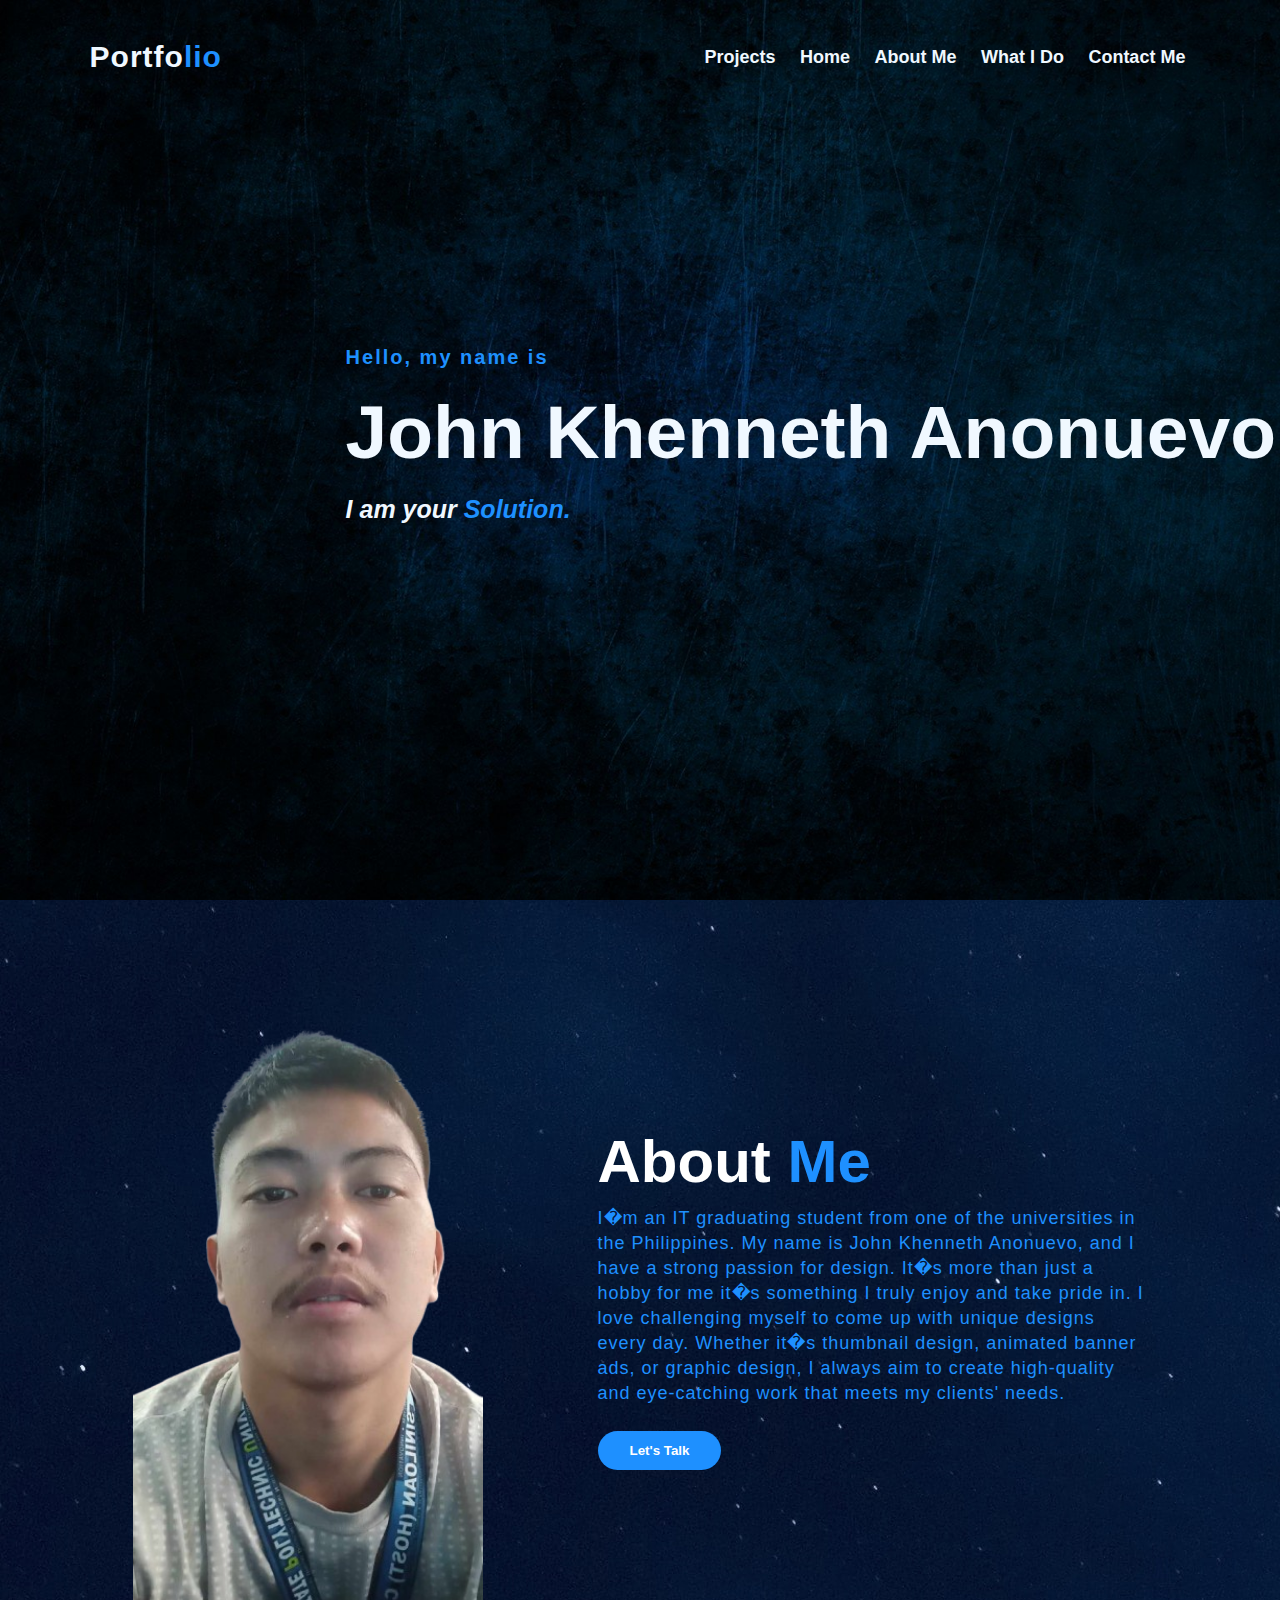
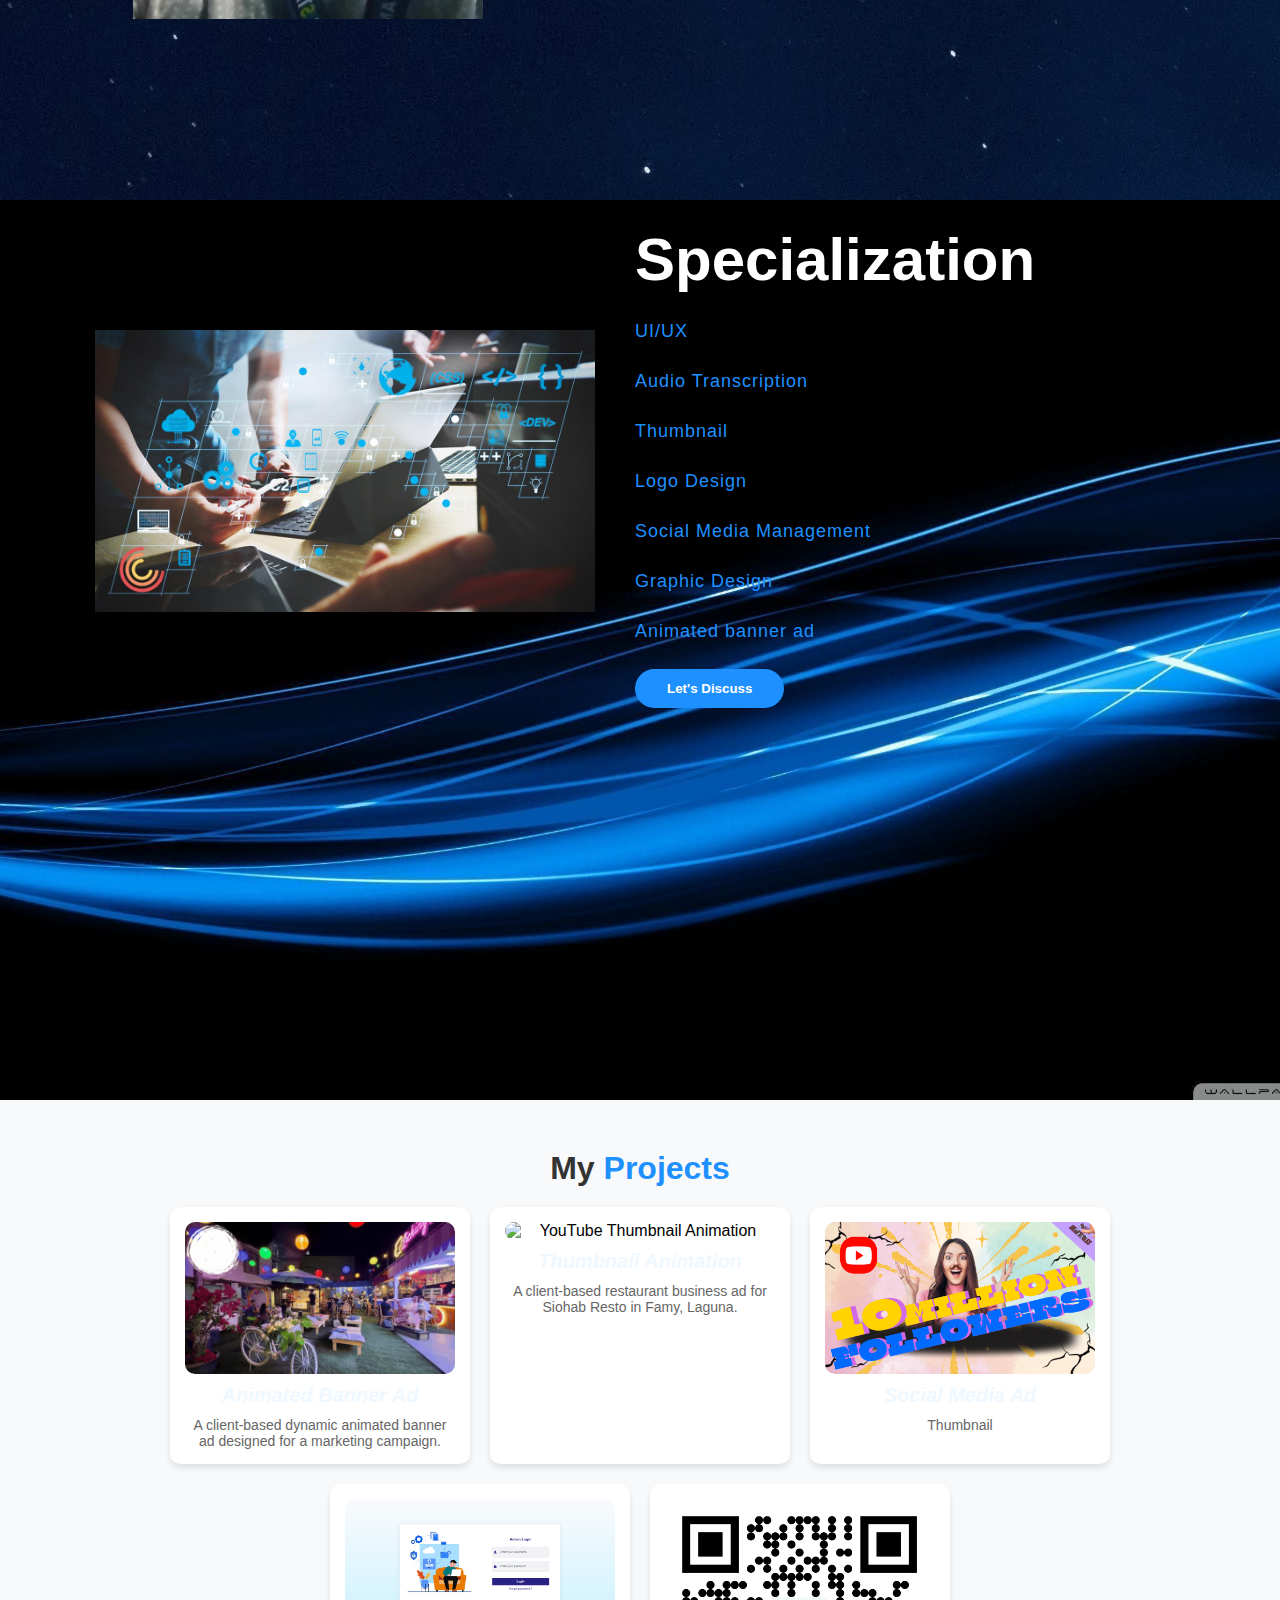
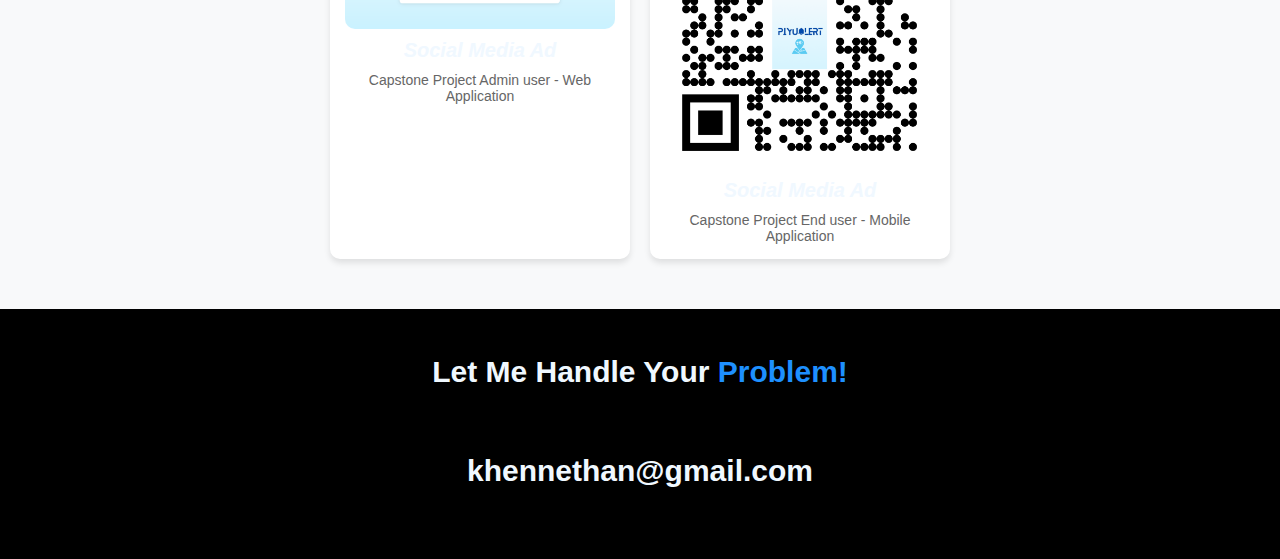
==== commit a98d5c64: "Add files via upload" ====
--- a/index.html
+++ b/index.html
@@ -1,197 +1,124 @@
 <!DOCTYPE html>
 <html lang="en">
-    <head> 
-        <meta name="viewport" content="width=device=width,initial-scale=1.0">  
-        <title>Portfolio Website</title>
-        <link rel="stylesheet" type="text/css" href="style.css">
-    </head>
-    <body>
-        <!---page section strats--->
-        <div class="page">
+<head>
+    <meta name="viewport" content="width=device=width,initial-scale=1.0">
+    <title>Portfolio Website</title>
+    <link rel="stylesheet" type="text/css" href="style.css">
+</head>
+<body>
+    <!---page section strats--->
+    <div class="page">
 
 
 
 
-            <nav>
-                <h2 class="logo">Portfo<span>lio</span></h2>
-                <ul>
-                    <li><a href="#project">Projects</a></li>
-                    <li><a href="#">Home</a></li>
-                    <li><a href="#about">About Me</a></li>
-                    <li><a href="#interest">What I Do</a></li>
-                    <li><a href="#contact">Contact Me</a></li>
-                </ul>
-            </nav>
+        <nav>
+            <h2 class="logo">Portfo<span>lio</span></h2>
+            <ul>
+                <li><a href="#project">Projects</a></li>
+                <li><a href="#">Home</a></li>
+                <li><a href="#about">About Me</a></li>
+                <li><a href="#interest">What I Do</a></li>
+                <li><a href="#contact">Contact Me</a></li>
+            </ul>
+        </nav>
 
-            <div class="content">
-                <h6>Hello, my name is</h6>
-                <h1>John Khenneth Anonuevo</h1>
-                <h3>I am your <span>Solution.</span></h3>
-                <div class="newslatter">
+        <div class="content">
+            <h6>Hello, my name is</h6>
+            <h1>John Khenneth Anonuevo</h1>
+            <h3>I am your <span>Solution.</span></h3>
+            <div class="newslatter">
 
+            </div>
+        </div>
+    </div>
+    <!----about section start---->
+    <section class="about" id="about">
+        <div class="main">
+            <img src="img/kenetpicture.png">
+            <div class="about-text">
+                <h2>About <span>Me</span></h2>
+                <p>
+                    I�m an IT graduating student from one of the universities in the Philippines. My name is John Khenneth Anonuevo, and I have a strong passion for design. It�s more than just a hobby for me it�s something I truly enjoy and take pride in. I love challenging myself to come up with unique designs every day. Whether it�s thumbnail design, animated banner ads, or graphic design, I always aim to create high-quality and eye-catching work that meets my clients' needs.
+                </p>
+                <button type="button">Let's Talk</button>
+            </div>
+        </div>
+    </section>
+    <!--My interests-->
+    <section id="interest">
+        <div class="interest">
+            <div class="main">
+                <img src="img/qwe.jpg" alt="My Interests">
+                <div class="about-text">
+                    <p></p>
+                    <p></p>
+                    <p></p>
+
+                    <h2>Specialization</h2>
+                    <p></p>
+
+                    <p>UI/UX</p>
+                    <p>Audio Transcription</p>
+                    <p>Thumbnail</p>
+                    <p>Logo Design</p>
+                    <p>Social Media Management</p>
+                    <p>Graphic Design</p>
+                    <p>Animated banner ad</p>
+
+
+
+
+                    <button type="button">Let's Discuss</button>
                 </div>
             </div>
         </div>
-        <!----about section start---->
-        <section class="about" id="about">
-            <div class="main">
-                <img src="img/kenetpicture.png">
-                <div class="about-text">
-                    <h2>About <span>Me</span></h2>
-                    <h5>Developer & Designer</h5>
-                    <p>
-                        My name is John Khenneth Anonuevo, and I specialize in audio transcription, thumbnail design, Animated banner ad, Social Media Management, and graphic design as a virtual assistant.
-                    </p>
-                    <button type="button">Let's Talk</button>
+    </section>
+    <!-- My Projects Section -->
+    <section id="project">
+        <div class="projects">
+            <h2>My <span>Projects</span></h2>
+            <div class="project-container">
+                <div class="project">
+                    <img src="img/mm.gif" alt="Animated Banner Ad">
+                    <h3>Animated Banner Ad</h3>
+                    <p>A client-based dynamic animated banner ad designed for a marketing campaign.</p>
+                </div>
+                <div class="project">
+                    <img src="img/siohabGIF.gif" alt="YouTube Thumbnail Animation">
+                    <h3>Thumbnail Animation</h3>
+                    <p>A client-based restaurant business ad for Siohab Resto in Famy, Laguna.</p>
+                </div>
+                <div class="project">
+                    <img src="img/thumbnaildesign.png" alt="Social Media Ad">
+                    <h3>Social Media Ad</h3>
+                    <p>Thumbnail</p>
+                </div>
+                <div class="project">
+                    <img src="img/landingpage.png" alt="Social Media Ad">
+                    <h3>Social Media Ad</h3>
+                    <p>Capstone Project Admin user - Web Application</p>
+                </div>
+                <div class="project">
+                    <img src="img/piyualert.png" alt="Social Media Ad">
+                    <h3>Social Media Ad</h3>
+                    <p>Capstone Project End user - Mobile Application</p>
                 </div>
             </div>
-        </section>
-        <!--My interests-->
-        <section id="interest">
-            <div class="interest">
-                <div class="main">
-                    <img src="img/qwe.jpg" alt="My Interests">
-                    <div class="about-text">
-                        <h2>Specialization</h2>
-                        <p>Front-End Design</p>
-                        <p>Audio Transcription</p>
-                        <p>Thumbnail Design</p>
-                        <p>Logo Design</p>
-                        <p>Graphic Design</p> 
-                        <p>Animated banner ad</p>
+        </div>
+    </section>
 
-
-                        <button type="button">Let's Discuss</button>
-                    </div>
-                </div>
-            </div>
-        </section>
-        <!-- My Projects Section -->
-        <section id="project">
-            <div class="projects">
-                <h2>My <span>Projects</span></h2>
-                <div class="project-container">
-                    <div class="project">
-                        <img src="img/mm.gif" alt="Animated Banner Ad">
-                        <h3>Animated Banner Ad</h3>
-                        <p>A client-based dynamic animated banner ad designed for a marketing campaign.</p>
-                    </div>
-                    <div class="project">
-                        <img src="img/siohabGIF.gif" alt="YouTube Thumbnail Animation">
-                        <h3>Thumbnail Animation</h3>
-                        <p>A client-based restaurant business ad for Siohab Resto in Famy, Laguna.</p>
-                    </div>
-                    <div class="project">
-                        <img src="img/thumbnaildesign.png" alt="Social Media Ad">
-                        <h3>Social Media Ad</h3>
-                        <p>Thumbnail</p>
-                    </div>
-                    <div class="project">
-                        <img src="img/landingpage.png" alt="Social Media Ad">
-                        <h3>Social Media Ad</h3>
-                        <p>Capstone Project Admin user - Web Application</p>
-                    </div>
-                    <div class="project">
-                        <img src="img/piyualert.png" alt="Social Media Ad">
-                        <h3>Social Media Ad</h3>
-                        <p>Capstone Project End user - Mobile Application</p>
-                    </div>
-                </div>
-            </div>
-        </section>
-
-        <section id="contact">
-            <div class="contact-me">
-                <p>Let Me Handle Your <span>Problem!</span></p>
-                <nav>
-                    <ul>
-                        <p>
-                            GMAIL: Khennethan@gmail.com         FACEBOOK PAGE: Desenyales
-                        </p>
-                </nav>
-            </div>
-        </section>
+    <section id="contact">
+        <div class="contact-me">
+            <p>Let Me Handle Your <span>Problem!</span></p>
+            <nav>
+                <ul>
+                    <p>
+                        khennethan@gmail.com
+                    </p>
+            </nav>
         </div>
-    </body>
-=======
-<!DOCTYPE html>
-<html lang="en">
-    <head> 
-        <meta name="viewport" content="width=device=width,initial-scale=1.0">  
-        <title>Portfolio Website</title>
-        <link rel="stylesheet" type="text/css" href="style.css">
-    </head>
-<body>
-    <!---page section strats--->
-    <div class="page">
-
-
-
-
-        <nav>
-            <h2 class="logo">Portfo<span>lio</span></h2>
-            <ul>
-                <li><a href ="#">Home</a></li>
-                <li><a href ="#about">About Me</a></li>
-                <li><a href ="#interest">What I Do</a></li>
-                <li><a href ="#contact">Contact Me</a></li>
-            </ul>
-        </nav>
-
-        <div class="content">
-            <h6>Hello, my name is</h6>
-            <h1>John Khenneth Anonuevo</h1>
-            <h3>I am your <span>Solution.</span></h3>
-            <div class="newslatter">
-
-            </div>
-        </div>
-    </div>
-<!----about section start---->
-<section class="about" id="about">
-    <div class="main">
-        <img src="img/kenetpicture.png">
-        <div class="about-text">
-            <h2>About <span>Me</span></h2>
-            <h5>Developer & Designer</h5>
-            <p>
-                My name is John Khenneth Anonuevo, and I specialize in audio transcription, thumbnail design, social media management, and graphic design as a virtual assistant.
-            </p>
-            <button type="button">Let's Talk</button>
-        </div>
-    </div>
-</section>
-<!--My interests-->
-   <section id="interest">
-        <div class="interest">
-            <div class="main">
-                <img src="img/qwe.jpg" alt="My Interests">
-                <div class="about-text">
-                    <h2>Specialization</h2>
-                    <p>Front-End Design</p>
-                    <p>Audio Transcription</p>
-                    <p>Thumbnail Design</p>
-                    <p>Logo Design</p>
-                    <p>Social Media Management</p>
-                    <p>Graphic Design</p>
-
-
-                    <button type="button">Let's Discuss</button>
-                </div>
-            </div>
-        </div>
-    </section>
-    <section id="contact">
-    <div class="contact-me">
-        <p>Let Me Handle Your <span>Problem!</span></p>
-            <nav>
-                <ul>
-<p>Khennethan@gmail.com
-            </p>               
-            </nav>
-    </div>
-</section>
-</div>
-</body>
->>>>>>> f5649f5dbd8186aad345d35ea1d3f960d3b1fbf1
-</html>+    </section>
+    </div>
+</body>
+</html> --- a/style.css
+++ b/style.css
@@ -1,344 +1,238 @@
-<<<<<<< HEAD
-*{
-    padding: 0;
-    margin: 0;
-    font-family: 'Josefin Sans' , sans-serif;
-    box-sizing: border-box;
-}
-.page{
-    height: 100vh;
-    width: 100%;
-    background-image: url(img/backgrund.jpg);
-    background-size: cover;
-    background-position: center;
-}
-nav{
-    display: flex;
-    align-items: center;
-    justify-content: space-between;
-    padding-top: 40px;
-    padding-left: 7%;
-    padding-right: 7%;
-}
-.logo{
-    color: aliceblue;
-    font-size: 30px;
-    letter-spacing: 1px;
-    cursor: pointer;
-}
-span{
-    color: dodgerblue;
-}
-nav ul li{
-    list-style-type: none;
-    display: inline-block;
-    
-}
-nav ul li a{
-    display: inline-block;
-    color:aliceblue;
-    padding: 5px 5px;
-    margin-left: 10px;
-    text-decoration:none;
-    font-weight: bold;
-    text-transform: capitalize;
-}
-nav ul li a:hover{
-    color: dodgerblue;
-    transition: .4s;
-}
-.btn{
-    background-color: dodgerblue;
-    color:aliceblue;
-    text-decoration:none;
-    border: 2px solid transparent;
-    font-weight: bold;
-    padding: 6px 20px;
-    border-radius: 13px;
-    transition: transform .4s;
-}
-.btn:hover{
-    transform: scale(1.1);
-}
-.content{
-    position: absolute;
-    top: 50%;
-    left: 27%;
-    transform: translateY(-50%);
-}
-h1{
-    color:aliceblue;
-    margin: 20px 0px 20px;
-    font-size: 75px;
-}
-
-h1:hover{
-    color: dodgerblue;
-    transition: .4s;
-}
-h3{
-    color: aliceblue;
-    font-style: italic;
-    font-size: 25px;
-    margin-bottom:30px;
-}
-span{
-    color: dodgerblue;
-}
-h6{
-    color:dodgerblue;
-    letter-spacing: 2px;
-    font-size: 20px;
-}
-.newslatter form{
-    width: 380px;
-    max-width: 100%;
-    position: relative;
-}
-.newslatter form input:first-child{
-    display: inline-block;
-    width: 100%;
-    padding: 10px 130px 10px 15px;
-    border: 2px solid dodgerblue;
-    outline: none;
-    border-radius: 30px;
-}
-.newslatter form input:last-child{
-    position: absolute;
-    display: inline-block;
-    font-weight: bold;
-    outline: none;
-    border: none;
-    padding: 7px 20px;
-    border-radius: 14px;
-    margin-left: 5px;
-    background-color:dodgerblue;
-    color:aliceblue;
-    box-shadow: 0px 0px 5px #000, 0px 0px 15px #858585;
-    top: 5px;
-    right: 6px;
-}
-.newslatter form input:last-child:hover{
-    transform: scale(1.02) ;
-}
-.about{
-    height: 100vh;
-    width: 100%;
-    background-image: url(img/adelin-preda--tOr_T4qTpQ-unsplash.jpg);
-    background-size:auto;
-    background-position: center;
-}
-.interest img{
-    height: auto;
-    width: 500px;
-    margin-top: 10%;
-    margin-bottom: 12%;
-}
-.about img{
-    height: auto;
-    width: 350px;
-    margin-bottom: 12%;
-}
-.about-text{
-    width: 550px;
-    margin-bottom: 5%;
-}
-.main{
-    width: 1130px;
-    max-width: 95%;
-    margin: 0 auto;
-    display: flex;
-    align-items: center;
-    justify-content: space-around;
-}
-.about-text h2{
-    color: white;
-    font-size: 60px;
-    text-transform: capitalize;
-    margin-bottom: 10px;
-}
-
-.about-text h5{
-    color: white;
-    letter-spacing: 1.8px;
-    font-size: 20px;
-    margin-bottom: 10px;
-    text-transform: capitalize;
-}
-.about-text p{
-    color: dodgerblue;
-    letter-spacing: 1px;
-    line-height: 25px;
-    font-size: 18px;
-    margin-bottom: 25px;
-}
-button{
-    background-color: dodgerblue;
-    color: white;
-    text-decoration: none;
-    border: 2px solid transparent;
-    font-weight: bold;
-    padding: 10px 30px;
-    border-radius: 20px;
-    transition: .4s;
-}
-button:hover{
-    background-color: transparent;
-    border: 2px solid dodgerblue;
-    cursor: pointer;
-}
-.interest{
-    height: 100vh;
-    width: 100%;
-    background-image: url(img/bk3.jpg);
-    background-size: cover;
-    background-position: center;   
-}
-.title h2{
-    color: white;
-    font-size: 50px;
-    width: 800px;
-    margin: 30px auto;
-    text-align: center;
-    
-}
-.box{
-    display:flex;
-    justify-content:center;
-    align-items: center;
-    min-height: 40px;
-}
-.card{
-    height: 200px;
-    width: 335px;
-    padding: 20px 35px;
-    background-color: #191919;
-    border-radius: 20px;
-    margin: 15px;
-    position: relative;
-    overflow: hidden;
-    text-align: center;
-}
-h4{
-    color: white;
-    font-size: 20px;
-    margin-bottom: 10px;
-
-}
-.pra p{
-    color: dodgerblue;
-    font-size: 15px;
-    font-style: italic;
-    line-height: 18px;
-    margin-bottom: 23px;
-}
-.card .button{
-    background-color: dodgerblue;
-    color: white;
-    text-decoration: none;
-    border: 2px solid transparent;
-    font-weight: bold;
-    padding: 5px 30px;
-    border-radius: 20px;
-    transition: .4s;
-}
-.card .button:hover{
-    background-color: transparent;
-    border: 2px solid dodgerblue;
-    cursor: pointer;
-}
-.contact-me{
-    width: 100%;
-    height: 250px;
-    background-color:black;
-    display: flex;
-    align-items: center;
-    flex-direction: column;
-    justify-content: center;
-}
-.contact-me p{
-    color: aliceblue;
-    font-size: 30px;
-    font-weight: bold;
-    margin-bottom: 25px;
-}
-.contact-me .button-two{
-    background-color: dodgerblue;
-    color: white;
-    text-decoration: none;
-    border: 2px solid transparent;
-    font-weight: bold;
-    padding: 5px 30px;
-    border-radius: 20px;
-    transition: .4s;
-}
-.contact-me .button-two:hover{
-    background-color: transparent;
-    border: 2px solid dodgerblue;
-    cursor: pointer;
-}
-@media screen and (max-width: 850px){
-    .content h1{
-    margin: 15px 0px 15px;
-    font-size: 50px;
-    } 
-    nav li {
-        font-size: 13px;
-    }
-    .logo{
-        color: aliceblue;
-        font-size: 20px;
-        letter-spacing: 0.5px;
-        cursor: pointer;
-    }
-    .btn{
-        border: 1px solid transparent;
-        font-weight: bold;
-        font-size: 10px;
-        padding: 2px 10px;
-        border-radius: 7px;
-        transition: transform .4s;
-    }
-    .btn:hover{
-        transform: scale(1.1);
-    }
-    .about img{
-        height: auto;
-        width: 350px;
-        margin-bottom: 12%;
-    }
-    .about-text{
-        width: 300px;
-    }
-    .about-text h2{
-        color: white;
-        font-size: 50px;
-        margin-top: 30px;
-        text-transform: capitalize;
-        margin-bottom: 10px;
-    }
-    .about-text h5{
-        color: white;
-        letter-spacing: 1.8px;
-        font-size: 20px;
-        margin-bottom: 7px;
-        text-transform: capitalize;
-    }
-    .about-text p{
-        color: dodgerblue;
-        letter-spacing: .5px;
-        line-height: 19px;
-        font-size: 16px;
-        margin-bottom: 20px;
-    }
-    .title h2{
-        color: white;
-        font-size: 50px;
-        width: 700px;
-        margin: 20px auto;
-        text-align: middle;
-        
-    }
+* {
+    padding: 0;
+    margin: 0;
+    font-family: 'Josefin Sans', sans-serif;
+    box-sizing: border-box;
+}
+
+.page {
+    height: 100vh;
+    width: 100%;
+    background-image: url(img/backgrund.jpg);
+    background-size: cover;
+    background-position: center;
+}
+
+nav {
+    display: flex;
+    align-items: center;
+    justify-content: space-between;
+    padding-top: 40px;
+    padding-left: 7%;
+    padding-right: 7%;
+}
+
+.logo {
+    color: aliceblue;
+    font-size: 36px; /* Increased font size */
+    letter-spacing: 1px;
+    cursor: pointer;
+}
+
+span {
+    color: dodgerblue;
+}
+
+nav ul li {
+    list-style-type: none;
+    display: inline-block;
+}
+
+    nav ul li a {
+        display: inline-block;
+        color: aliceblue;
+        padding: 10px 15px; /* Increased padding */
+        margin-left: 15px; /* Increased margin */
+        text-decoration: none;
+        font-weight: bold;
+        font-size: 18px; /* Increased font size */
+        text-transform: capitalize;
+    }
+
+        nav ul li a:hover {
+            color: dodgerblue;
+            transition: .4s;
+        }
+
+.btn {
+    background-color: dodgerblue;
+    color: aliceblue;
+    text-decoration: none;
+    border: 2px solid transparent;
+    font-weight: bold;
+    padding: 10px 25px; /* Increased padding */
+    border-radius: 10px; /* Adjusted border radius */
+    transition: transform .4s;
+}
+
+    .btn:hover {
+        transform: scale(1.1);
+    }
+
+.content {
+    position: absolute;
+    top: 50%;
+    left: 27%;
+    transform: translateY(-50%);
+}
+
+h1 {
+    color: aliceblue;
+    margin: 20px 0;
+    font-size: 80px; /* Increased font size */
+}
+
+    h1:hover {
+        color: dodgerblue;
+        transition: .4s;
+    }
+
+h3 {
+    color: aliceblue;
+    font-style: italic;
+    font-size: 30px; /* Increased font size */
+    margin-bottom: 30px;
+}
+
+h6 {
+    color: dodgerblue;
+    letter-spacing: 2px;
+    font-size: 22px; /* Increased font size */
+}
+
+.about-text h2 {
+    color: white;
+    font-size: 64px; /* Increased font size */
+    text-transform: capitalize;
+    margin-bottom: 10px;
+}
+
+.about-text h5 {
+    color: white;
+    letter-spacing: 1.8px;
+    font-size: 24px; /* Increased font size */
+    margin-bottom: 10px;
+    text-transform: capitalize;
+}
+
+.about-text p {
+    color: dodgerblue;
+    letter-spacing: 1px;
+    line-height: 28px; /* Increased line height */
+    font-size: 20px; /* Increased font size */
+    margin-bottom: 25px;
+}
+
+.contact-me p {
+    color: aliceblue;
+    font-size: 32px; /* Increased font size */
+    font-weight: bold;
+    margin-bottom: 25px;
+}
+
+/* Media Queries */
+@media screen and (max-width: 850px) {
+    .content h1 {
+        font-size: 50px; /* Adjusted for smaller screens */
+    }
+
+    nav li {
+        font-size: 14px; /* Adjusted for smaller screens */
+    }
+
+    .logo {
+        font-size: 24px; /* Adjusted for smaller screens */
+    }
+
+    .btn {
+        padding: 8px 20px; /* Adjusted for smaller screens */
+    }
+
+    h3 {
+        font-size: 20px; /* Adjusted for smaller screens */
+    }
+
+    h6 {
+        font-size: 18px; /* Adjusted for smaller screens */
+    }
+
+    .about-text h2 {
+        font-size: 48px; /* Adjusted for smaller screens */
+    }
+
+    .about-text h5 {
+        font-size: 20px; /* Adjusted for smaller screens */
+    }
+
+    .about-text p {
+        font-size: 18px; /* Adjusted for smaller screens */
+    }
+
+    nav li {
+        font-size: 13px;
+    }
+
+    .logo {
+        color: aliceblue;
+        font-size: 20px;
+        letter-spacing: 0.5px;
+        cursor: pointer;
+    }
+
+    .btn {
+        border: 1px solid transparent;
+        font-weight: bold;
+        font-size: 10px;
+        padding: 2px 10px;
+        border-radius: 7px;
+        transition: transform .4s;
+    }
+
+        .btn:hover {
+            transform: scale(1.1);
+        }
+
+    .about img {
+        height: auto;
+        width: 350px;
+        margin-bottom: 12%;
+    }
+
+    .about-text {
+        width: 300px;
+    }
+
+        .about-text h2 {
+            color: white;
+            font-size: 50px;
+            margin-top: 30px;
+            text-transform: capitalize;
+            margin-bottom: 10px;
+        }
+
+        .about-text h5 {
+            color: white;
+            letter-spacing: 1.8px;
+            font-size: 20px;
+            margin-bottom: 7px;
+            text-transform: capitalize;
+        }
+
+        .about-text p {
+            color: dodgerblue;
+            letter-spacing: .5px;
+            line-height: 19px;
+            font-size: 16px;
+            margin-bottom: 20px;
+        }
+
+    .title h2 {
+        color: white;
+        font-size: 50px;
+        width: 700px;
+        margin: 20px auto;
+        text-align: middle;
+    }
 }
 @media screen and (max-width: 670px){
     
@@ -1484,4 +1378,4 @@
         transition: .4s;
     }
 }
->>>>>>> f5649f5dbd8186aad345d35ea1d3f960d3b1fbf1
+
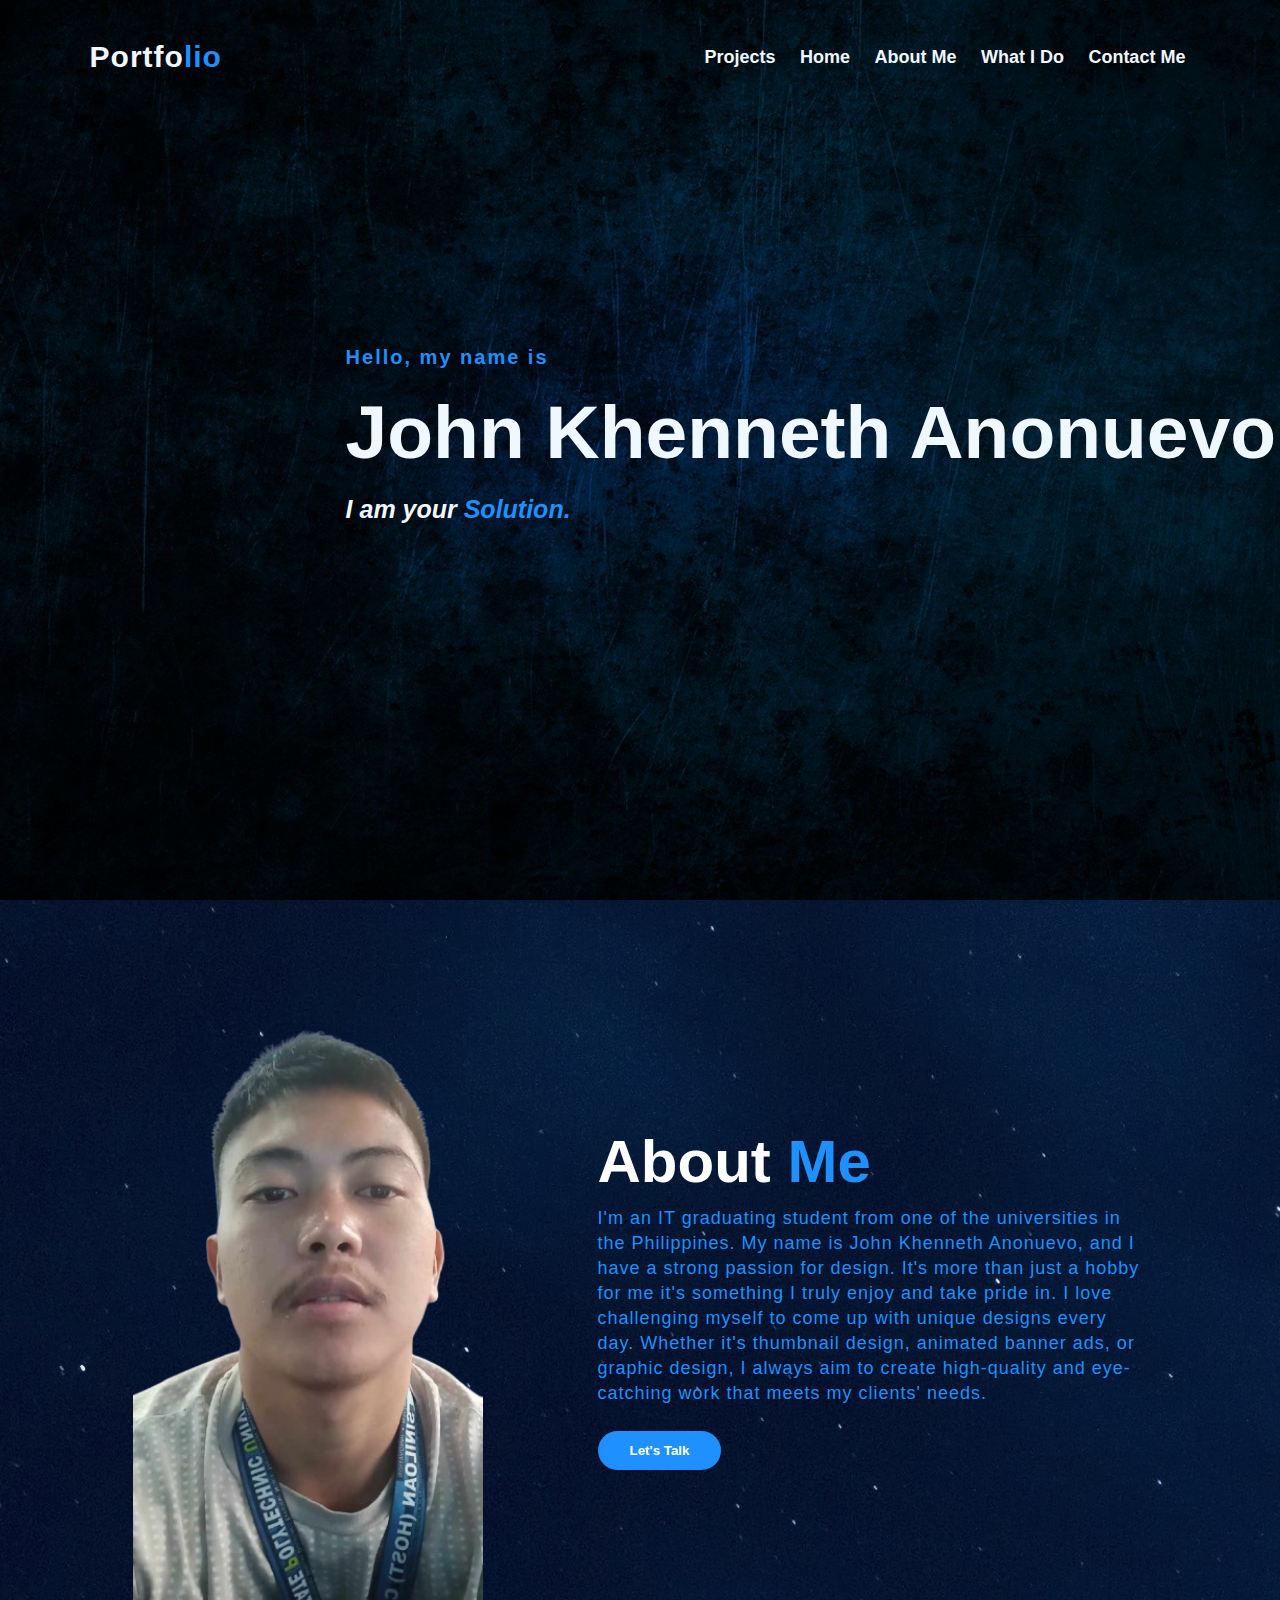
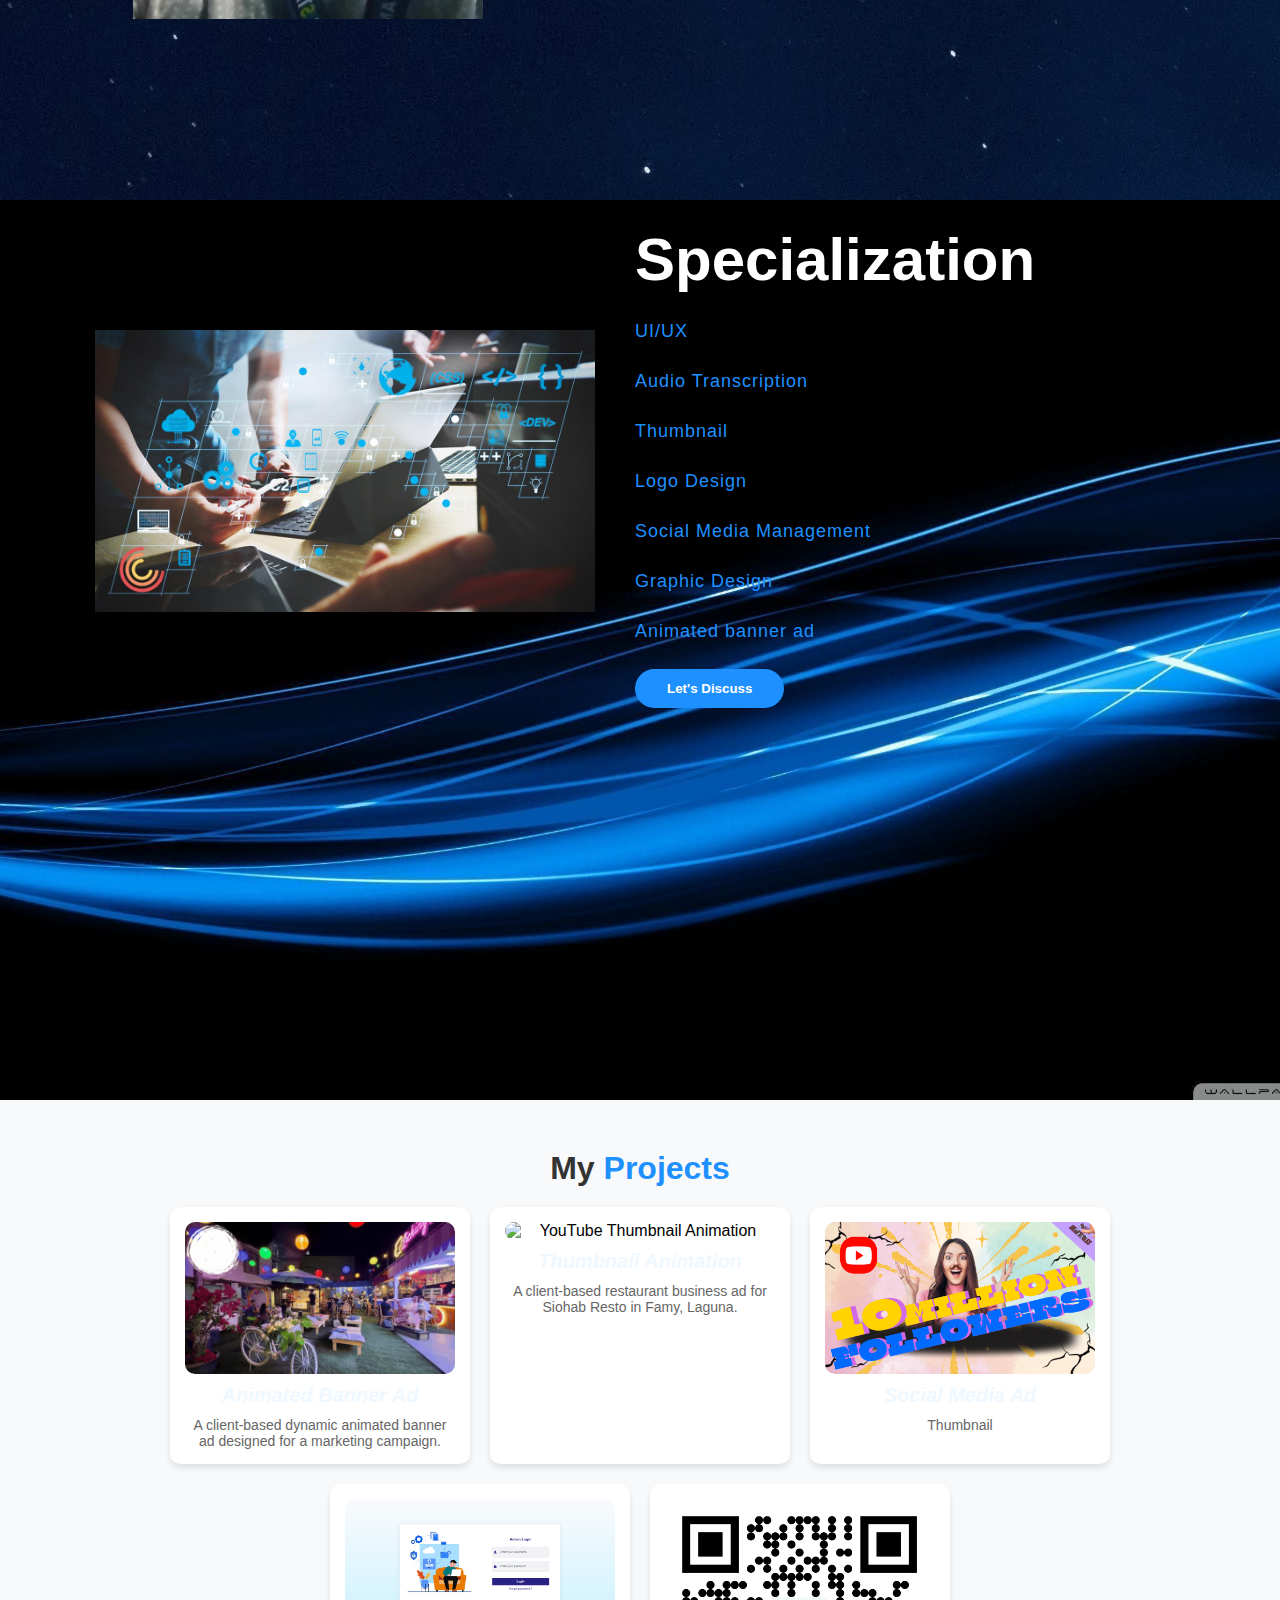
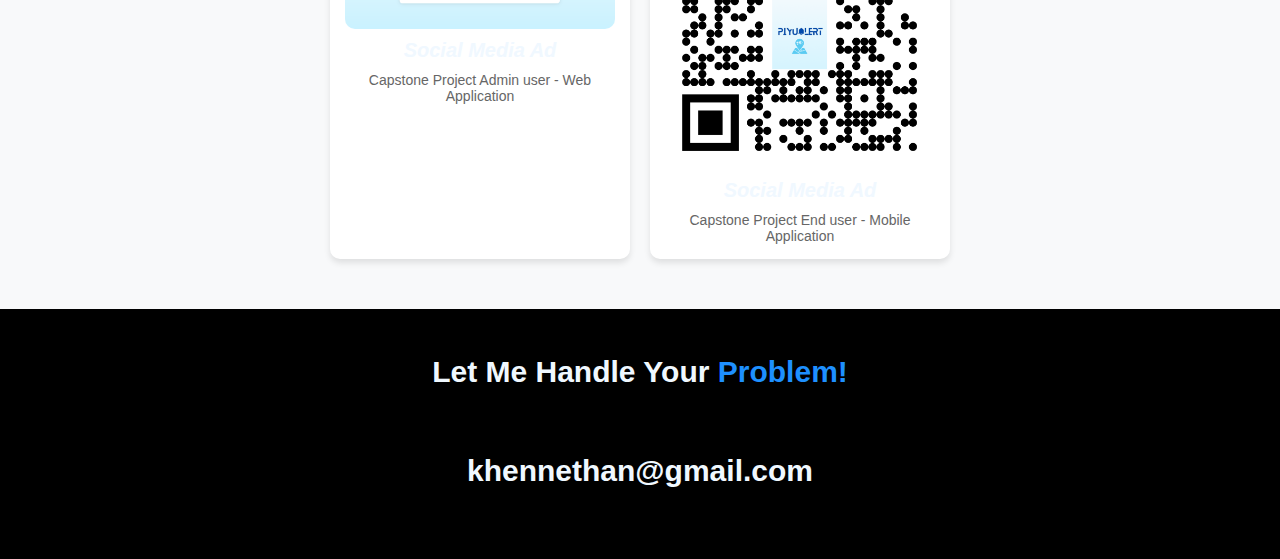
==== commit 9a8fc227: "Add files via upload" ====
--- a/index.html
+++ b/index.html
@@ -39,7 +39,7 @@
             <div class="about-text">
                 <h2>About <span>Me</span></h2>
                 <p>
-                    I�m an IT graduating student from one of the universities in the Philippines. My name is John Khenneth Anonuevo, and I have a strong passion for design. It�s more than just a hobby for me it�s something I truly enjoy and take pride in. I love challenging myself to come up with unique designs every day. Whether it�s thumbnail design, animated banner ads, or graphic design, I always aim to create high-quality and eye-catching work that meets my clients' needs.
+                    I'm an IT graduating student from one of the universities in the Philippines. My name is John Khenneth Anonuevo, and I have a strong passion for design. It's more than just a hobby for me it's something I truly enjoy and take pride in. I love challenging myself to come up with unique designs every day. Whether it's thumbnail design, animated banner ads, or graphic design, I always aim to create high-quality and eye-catching work that meets my clients' needs.
                 </p>
                 <button type="button">Let's Talk</button>
             </div>
--- a/style.css
+++ b/style.css
@@ -233,435 +233,435 @@
         margin: 20px auto;
         text-align: middle;
     }
-}
-@media screen and (max-width: 670px){
-    
-    .content h1{
-        margin: 5px 0px 5px;
-        font-size: 25px;
-    }
-    
-    h1:hover{
-        color: dodgerblue;
-        transition: .4s;
-    }
-    h3{
-        color: aliceblue;
-        font-style: italic;
-        font-size: 14px;
-        margin-bottom:30px;
-    }
-    span{
-        color: dodgerblue;
-    }
-    h6{
-        color:dodgerblue;
-        letter-spacing: 1px;
-        font-size: 15px;
-    }
-    .newslatter form{
-        width: 200px;
-        max-width: 100%;
-        position: relative;
-    }
-    .newslatter form input:first-child{
-        display: inline-block;
-        width: 100%;
-        font-size: 10px;
-        padding: 4px 8px 4px 6px;
-        border: 2px solid dodgerblue;
-        outline: none;
-        border-radius: 30px;
-    }
-    .newslatter form input:last-child{
-        position: absolute;
-        display: inline-block;
-        font-weight: bold;
-        font-size: 10px;
-        outline: none;
-        border: none;
-        padding: 2.7px 12px;
-        border-radius: 14px;
-        margin-left: 8px;
-        background-color:dodgerblue;
-        color:aliceblue;
-        box-shadow: 0px 0px 2px #000, 0px 0px 15px #858585;
-        top: 3px;
-        right: 3px;
-    }
-    .newslatter form input:last-child:hover{
-        transform: scale(1.02) ;
-    }
-    nav li {
-        font-size: 8px;
-        
-    }
-    .logo{
-        color: aliceblue;
-        font-size: 10px;
-        letter-spacing: 0.5px;
-        cursor: pointer;
-    }
-    .btn{
-        border: 1px solid transparent;
-        font-weight: bold;
-        font-size: 7px;
-        padding: 2px 7px;
-        border-radius: 5px;
-        transition: transform .4s;
-    }
-    .btn:hover{
-        transform: scale(1.1);
-    }
-    .about img{
-        height: auto;
-        width: 250px;
-        margin-bottom: 10%;
-    }
-    .about-text{
-        width: 250px;
-    }
-    .about-text h2{
-        color: white;
-        font-size: 30px;
-        margin-top: 15px;
-        text-transform: capitalize;
-        margin-bottom: 10px;
-    }
-    .about-text h5{
-        color: white;
-        letter-spacing: 1.8px;
-        font-size: 15px;
-        margin-bottom: 7px;
-        text-transform: capitalize;
-    }
-    .about-text p{
-        color: dodgerblue;
-        letter-spacing: .5px;
-        line-height: 15px;
-        font-size: 12px;
-        margin-bottom: 25px;
-    }
-    button{
-        background-color: dodgerblue;
-        color: white;
-        text-decoration: none;
-        border: 2px solid transparent;
-        font-weight: bold;
-        padding: 6px 18px;
-        border-radius: 20px;
-        transition: .4s;
-    }
-    .title h2{
-        color: white;
-        font-size: 30px;
-        width: 500px;
-        
-        margin: 15px auto;
-        text-align: middle;
-        
-    }
-    .contact-me p{
-        color: aliceblue;
-        font-size: 15px;
-        font-weight: bold;
-        margin-bottom: 25px;
-    }
-    .card{
-        height: 280px;
-        width: 215px;
-        padding: 20px 35px;
-        background-color: #191919;
-        border-radius: 15px;
-        margin: 10px;
-        position: relative;
-        overflow: hidden;
-        text-align: left;
-    }
-    h4{
-        color: white;
-        font-size: 15px;
-        margin-bottom: 10px;
-    
-    }
-    .pra p{
-        color: dodgerblue;
-        font-size: 14px;
-        font-style: italic;
-        line-height: 16px;
-        margin-bottom: 20px;
-    }
-    .card .button{
-        background-color: dodgerblue;
-        color: white;
-        text-decoration: none;
-        border: 2px solid transparent;
-        font-weight: bold;
-        padding: 4px 10px;
-        border-radius: 20px;
-        transition: .4s;
-    }
-    .contact-me p{
-        color: aliceblue;
-        font-size: 12px;
-        font-weight: bold;
-        margin-bottom: 25px;
-    }
-    .contact-me .button-two{
-        background-color: dodgerblue;
-        color: white;
-        text-decoration: none;
-        border: 2px solid transparent;
-        font-weight: bold;
-        padding: 5px 25px;
-        border-radius: 20px;
-        transition: .4s;
-    }
-}
-@media screen and (max-width: 520px){
-    .content{
-
-        margin-top: 80px;
-        left:10%;
-    }
-    .content h1{
-        margin: 5px 0px 5px;
-        font-size: 25px;
-    }
-    
-    h1:hover{
-        color: dodgerblue;
-        transition: .4s;
-    }
-    h3{
-        color: aliceblue;
-        font-style: italic;
-        font-size: 15px;
-        margin-bottom:20px;
-    }
-    span{
-        color: dodgerblue;
-    }
-    h6{
-        color:dodgerblue;
-        letter-spacing: 1px;
-        font-size: 13px;
-    }
-    .newslatter form{
-        width: 200px;
-        max-width: 100%;
-        position: relative;
-    }
-    .newslatter form input:first-child{
-        display: inline-block;
-        width: 100%;
-        font-size: 10px;
-        padding: 4px 8px 4px 6px;
-        border: 2px solid dodgerblue;
-        outline: none;
-        border-radius: 30px;
-    }
-    .newslatter form input:last-child{
-        position: absolute;
-        display: inline-block;
-        font-weight: bold;
-        font-size: 10px;
-        outline: none;
-        border: none;
-        padding: 2.7px 12px;
-        border-radius: 14px;
-        margin-left: 8px;
-        background-color:dodgerblue;
-        color:aliceblue;
-        box-shadow: 0px 0px 2px #000, 0px 0px 15px #858585;
-        top: 3px;
-        right: 3px;
-    }
-    .newslatter form input:last-child:hover{
-        transform: scale(1.02) ;
-    }
-    nav li {
-        font-size: 13px;
-        display: block;
-        width: 90%;
-        margin: 5px;   
-    }
-    nav{
-        top: 0;
-    }
-    .logo{
-        display:none;
-    }
-    .btn{
-        border: 1px solid transparent;
-        font-size: 15px;
-        font-style: bold;
-        padding: 2px 20px;
-        border-radius: 25px;
-        transition: transform .4s;
-    }
-    .btn:hover{
-        transform: scale(1.1);
-    }
-    .about img{
-        height: auto;
-        width: 100px;
-        margin-bottom: 10%;
-    }
-    .about-text{
-        width: 180px;
-    }
-    .about-text h2{
-        color: white;
-        font-size: 20px;
-        margin-top: 15px;
-        text-transform: capitalize;
-        margin-bottom: 5px;
-    }
-    .about-text h5{
-        color: white;
-        letter-spacing: 1.2px;
-        font-size: 12px;
-        margin-bottom: 7px;
-        text-transform: capitalize;
-    }
-    .about-text p{
-        color: dodgerblue;
-        letter-spacing: .5px;
-        line-height: 12px;
-        font-size: 10px;
-        margin-bottom: 25px;
-    }
-    button{
-        background-color: dodgerblue;
-        color: white;
-        text-decoration: none;
-        border: 2px solid transparent;
-        font-weight: bold;
-        padding: 2px 10px;
-        border-radius: 20px;
-        transition: .4s;
-    }
-    .title h2{
-        color: white;
-        font-size: 20px;
-        width: 200px;
-        margin-top: 10px;
-        text-align: middle;
-        
-    }
-    .contact-me p{
-        color: aliceblue;
-        font-size: 15px;
-        font-weight: bold;
-        margin-bottom: 25px;
-    }
-    .card{
-        height: 280px;
-        width: 215px;
-        padding: 20px 35px;
-        background-color: #191919;
-        border-radius: 15px;
-        margin: 10px;
-        position: relative;
-        overflow: hidden;
-        text-align: left;
-    }
-    h4{
-        color: white;
-        font-size: 15px;
-        margin-bottom: 10px;
-    
-    }
-    .pra p{
-        color: dodgerblue;
-        font-size: 14px;
-        font-style: italic;
-        line-height: 16px;
-        margin-bottom: 20px;
-    }
-    .card .button{
-        background-color: dodgerblue;
-        color: white;
-        text-decoration: none;
-        border: 2px solid transparent;
-        font-weight: bold;
-        padding: 4px 10px;
-        border-radius: 20px;
-        transition: .4s;
-    }
-    .contact-me p{
-        color: aliceblue;
-        font-size: 13px;
-        font-weight: bold;
-        text-align: center;
-        margin-bottom: 15px;
-        width:114px;
-    }
-    .contact-me .button-two{
-        background-color: dodgerblue;
-        color: white;
-        text-decoration: none;
-        border: 2px solid transparent;
-        font-weight: bold;
-        padding: 5px 25px;
-        border-radius: 20px;
-        transition: .4s;
-    }
-}
-.projects {
-    text-align: center;
-    padding: 50px 20px;
-    background-color: #f8f9fa;
-}
-
-    .projects h2 {
-        font-size: 32px;
-        margin-bottom: 20px;
-        color: #333;
-    }
-
-.project-container {
-    display: flex;
-    flex-wrap: wrap;
-    justify-content: center;
-    gap: 20px;
-}
-
-.project {
-    width: 300px;
-    background: #fff;
-    padding: 15px;
-    border-radius: 10px;
-    box-shadow: 0 4px 6px rgba(0, 0, 0, 0.1);
-    text-align: center;
-    transition: transform 0.3s ease-in-out;
-}
-
-    .project:hover {
-        transform: scale(1.05);
-    }
-
-    .project img {
-        width: 100%;
-        height: auto;
-        border-radius: 10px;
-    }
-
-    .project h3 {
-        font-size: 20px;
-        margin: 10px 0;
-    }
-
-    .project p {
-        font-size: 14px;
-        color: #666;
-    }
-img {
-    display: block;
-    max-width: 100%;
-}
-=======
+}
+@media screen and (max-width: 670px){
+    
+    .content h1{
+        margin: 5px 0px 5px;
+        font-size: 25px;
+    }
+    
+    h1:hover{
+        color: dodgerblue;
+        transition: .4s;
+    }
+    h3{
+        color: aliceblue;
+        font-style: italic;
+        font-size: 14px;
+        margin-bottom:30px;
+    }
+    span{
+        color: dodgerblue;
+    }
+    h6{
+        color:dodgerblue;
+        letter-spacing: 1px;
+        font-size: 15px;
+    }
+    .newslatter form{
+        width: 200px;
+        max-width: 100%;
+        position: relative;
+    }
+    .newslatter form input:first-child{
+        display: inline-block;
+        width: 100%;
+        font-size: 10px;
+        padding: 4px 8px 4px 6px;
+        border: 2px solid dodgerblue;
+        outline: none;
+        border-radius: 30px;
+    }
+    .newslatter form input:last-child{
+        position: absolute;
+        display: inline-block;
+        font-weight: bold;
+        font-size: 10px;
+        outline: none;
+        border: none;
+        padding: 2.7px 12px;
+        border-radius: 14px;
+        margin-left: 8px;
+        background-color:dodgerblue;
+        color:aliceblue;
+        box-shadow: 0px 0px 2px #000, 0px 0px 15px #858585;
+        top: 3px;
+        right: 3px;
+    }
+    .newslatter form input:last-child:hover{
+        transform: scale(1.02) ;
+    }
+    nav li {
+        font-size: 8px;
+        
+    }
+    .logo{
+        color: aliceblue;
+        font-size: 10px;
+        letter-spacing: 0.5px;
+        cursor: pointer;
+    }
+    .btn{
+        border: 1px solid transparent;
+        font-weight: bold;
+        font-size: 7px;
+        padding: 2px 7px;
+        border-radius: 5px;
+        transition: transform .4s;
+    }
+    .btn:hover{
+        transform: scale(1.1);
+    }
+    .about img{
+        height: auto;
+        width: 250px;
+        margin-bottom: 10%;
+    }
+    .about-text{
+        width: 250px;
+    }
+    .about-text h2{
+        color: white;
+        font-size: 30px;
+        margin-top: 15px;
+        text-transform: capitalize;
+        margin-bottom: 10px;
+    }
+    .about-text h5{
+        color: white;
+        letter-spacing: 1.8px;
+        font-size: 15px;
+        margin-bottom: 7px;
+        text-transform: capitalize;
+    }
+    .about-text p{
+        color: dodgerblue;
+        letter-spacing: .5px;
+        line-height: 15px;
+        font-size: 12px;
+        margin-bottom: 25px;
+    }
+    button{
+        background-color: dodgerblue;
+        color: white;
+        text-decoration: none;
+        border: 2px solid transparent;
+        font-weight: bold;
+        padding: 6px 18px;
+        border-radius: 20px;
+        transition: .4s;
+    }
+    .title h2{
+        color: white;
+        font-size: 30px;
+        width: 500px;
+        
+        margin: 15px auto;
+        text-align: middle;
+        
+    }
+    .contact-me p{
+        color: aliceblue;
+        font-size: 15px;
+        font-weight: bold;
+        margin-bottom: 25px;
+    }
+    .card{
+        height: 280px;
+        width: 215px;
+        padding: 20px 35px;
+        background-color: #191919;
+        border-radius: 15px;
+        margin: 10px;
+        position: relative;
+        overflow: hidden;
+        text-align: left;
+    }
+    h4{
+        color: white;
+        font-size: 15px;
+        margin-bottom: 10px;
+    
+    }
+    .pra p{
+        color: dodgerblue;
+        font-size: 14px;
+        font-style: italic;
+        line-height: 16px;
+        margin-bottom: 20px;
+    }
+    .card .button{
+        background-color: dodgerblue;
+        color: white;
+        text-decoration: none;
+        border: 2px solid transparent;
+        font-weight: bold;
+        padding: 4px 10px;
+        border-radius: 20px;
+        transition: .4s;
+    }
+    .contact-me p{
+        color: aliceblue;
+        font-size: 12px;
+        font-weight: bold;
+        margin-bottom: 25px;
+    }
+    .contact-me .button-two{
+        background-color: dodgerblue;
+        color: white;
+        text-decoration: none;
+        border: 2px solid transparent;
+        font-weight: bold;
+        padding: 5px 25px;
+        border-radius: 20px;
+        transition: .4s;
+    }
+}
+@media screen and (max-width: 520px){
+    .content{
+
+        margin-top: 80px;
+        left:10%;
+    }
+    .content h1{
+        margin: 5px 0px 5px;
+        font-size: 25px;
+    }
+    
+    h1:hover{
+        color: dodgerblue;
+        transition: .4s;
+    }
+    h3{
+        color: aliceblue;
+        font-style: italic;
+        font-size: 15px;
+        margin-bottom:20px;
+    }
+    span{
+        color: dodgerblue;
+    }
+    h6{
+        color:dodgerblue;
+        letter-spacing: 1px;
+        font-size: 13px;
+    }
+    .newslatter form{
+        width: 200px;
+        max-width: 100%;
+        position: relative;
+    }
+    .newslatter form input:first-child{
+        display: inline-block;
+        width: 100%;
+        font-size: 10px;
+        padding: 4px 8px 4px 6px;
+        border: 2px solid dodgerblue;
+        outline: none;
+        border-radius: 30px;
+    }
+    .newslatter form input:last-child{
+        position: absolute;
+        display: inline-block;
+        font-weight: bold;
+        font-size: 10px;
+        outline: none;
+        border: none;
+        padding: 2.7px 12px;
+        border-radius: 14px;
+        margin-left: 8px;
+        background-color:dodgerblue;
+        color:aliceblue;
+        box-shadow: 0px 0px 2px #000, 0px 0px 15px #858585;
+        top: 3px;
+        right: 3px;
+    }
+    .newslatter form input:last-child:hover{
+        transform: scale(1.02) ;
+    }
+    nav li {
+        font-size: 13px;
+        display: block;
+        width: 90%;
+        margin: 5px;   
+    }
+    nav{
+        top: 0;
+    }
+    .logo{
+        display:none;
+    }
+    .btn{
+        border: 1px solid transparent;
+        font-size: 15px;
+        font-style: bold;
+        padding: 2px 20px;
+        border-radius: 25px;
+        transition: transform .4s;
+    }
+    .btn:hover{
+        transform: scale(1.1);
+    }
+    .about img{
+        height: auto;
+        width: 100px;
+        margin-bottom: 10%;
+    }
+    .about-text{
+        width: 180px;
+    }
+    .about-text h2{
+        color: white;
+        font-size: 20px;
+        margin-top: 15px;
+        text-transform: capitalize;
+        margin-bottom: 5px;
+    }
+    .about-text h5{
+        color: white;
+        letter-spacing: 1.2px;
+        font-size: 12px;
+        margin-bottom: 7px;
+        text-transform: capitalize;
+    }
+    .about-text p{
+        color: dodgerblue;
+        letter-spacing: .5px;
+        line-height: 12px;
+        font-size: 10px;
+        margin-bottom: 25px;
+    }
+    button{
+        background-color: dodgerblue;
+        color: white;
+        text-decoration: none;
+        border: 2px solid transparent;
+        font-weight: bold;
+        padding: 2px 10px;
+        border-radius: 20px;
+        transition: .4s;
+    }
+    .title h2{
+        color: white;
+        font-size: 20px;
+        width: 200px;
+        margin-top: 10px;
+        text-align: middle;
+        
+    }
+    .contact-me p{
+        color: aliceblue;
+        font-size: 15px;
+        font-weight: bold;
+        margin-bottom: 25px;
+    }
+    .card{
+        height: 280px;
+        width: 215px;
+        padding: 20px 35px;
+        background-color: #191919;
+        border-radius: 15px;
+        margin: 10px;
+        position: relative;
+        overflow: hidden;
+        text-align: left;
+    }
+    h4{
+        color: white;
+        font-size: 15px;
+        margin-bottom: 10px;
+    
+    }
+    .pra p{
+        color: dodgerblue;
+        font-size: 14px;
+        font-style: italic;
+        line-height: 16px;
+        margin-bottom: 20px;
+    }
+    .card .button{
+        background-color: dodgerblue;
+        color: white;
+        text-decoration: none;
+        border: 2px solid transparent;
+        font-weight: bold;
+        padding: 4px 10px;
+        border-radius: 20px;
+        transition: .4s;
+    }
+    .contact-me p{
+        color: aliceblue;
+        font-size: 13px;
+        font-weight: bold;
+        text-align: center;
+        margin-bottom: 15px;
+        width:114px;
+    }
+    .contact-me .button-two{
+        background-color: dodgerblue;
+        color: white;
+        text-decoration: none;
+        border: 2px solid transparent;
+        font-weight: bold;
+        padding: 5px 25px;
+        border-radius: 20px;
+        transition: .4s;
+    }
+}
+.projects {
+    text-align: center;
+    padding: 50px 20px;
+    background-color: #f8f9fa;
+}
+
+    .projects h2 {
+        font-size: 32px;
+        margin-bottom: 20px;
+        color: #333;
+    }
+
+.project-container {
+    display: flex;
+    flex-wrap: wrap;
+    justify-content: center;
+    gap: 20px;
+}
+
+.project {
+    width: 300px;
+    background: #fff;
+    padding: 15px;
+    border-radius: 10px;
+    box-shadow: 0 4px 6px rgba(0, 0, 0, 0.1);
+    text-align: center;
+    transition: transform 0.3s ease-in-out;
+}
+
+    .project:hover {
+        transform: scale(1.05);
+    }
+
+    .project img {
+        width: 100%;
+        height: auto;
+        border-radius: 10px;
+    }
+
+    .project h3 {
+        font-size: 20px;
+        margin: 10px 0;
+    }
+
+    .project p {
+        font-size: 14px;
+        color: #666;
+    }
+img {
+    display: block;
+    max-width: 100%;
+}
+=======
 *{
     padding: 0;
     margin: 0;
@@ -1377,5 +1377,5 @@
         border-radius: 20px;
         transition: .4s;
     }
-}
-
+}
+
